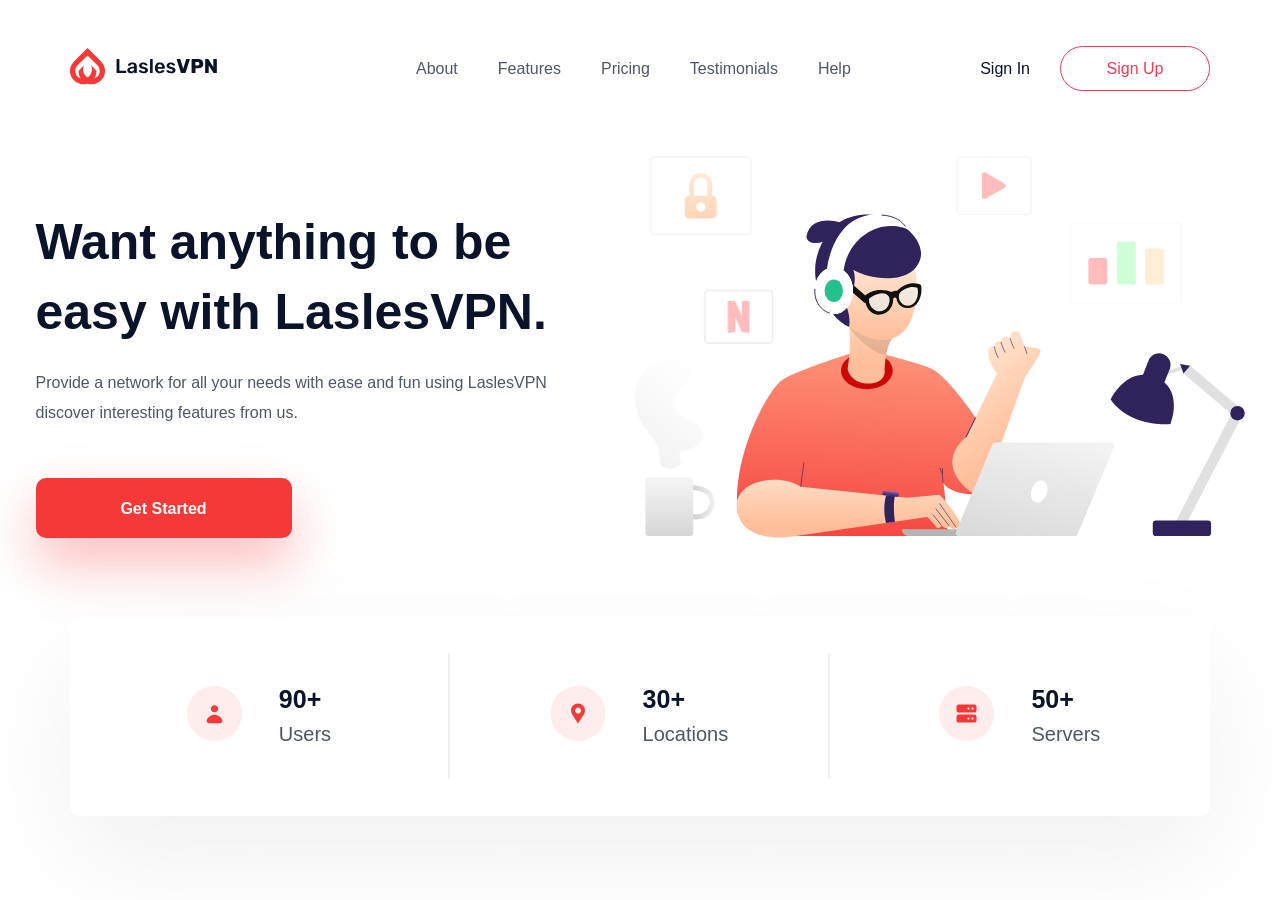
==== src/index.html @ 0a28d050 "Add header section" ====
<!DOCTYPE html>
<html lang="en">
<head>
  <meta charset="UTF-8">
  <meta http-equiv="X-UA-Compatible" content="IE=edge">
  <meta name="viewport" content="width=device-width, initial-scale=1.0">
  <title>LaslesVPN</title>
  <link rel="stylesheet" href="css/normalize.css">
  <link rel="stylesheet" href="css/style.min.css">
</head>
<body>
  <header class="header">
    <div class="header__container">
      <div class="header__row">
        <div class="header__logo">
          <img src="./icons/logo.svg" alt="logo">
        </div>

        <nav>
          <ul class="header__menu">
            <li class="header__menu-item">
              <a href="#" class="header__menu-link">About</a>
            </li>
            <li class="header__menu-item">
              <a href="#" class="header__menu-link">Features</a>
            </li>
            <li class="header__menu-item">
              <a href="#" class="header__menu-link">Pricing</a>
            </li>
            <li class="header__menu-item">
              <a href="#" class="header__menu-link">Testimonials</a>
            </li>
            <li class="header__menu-item">
              <a href="#" class="header__menu-link">Help</a>
            </li>
          </ul>
        </nav>
        <a href="" class="header__link-login">Sign In</a>
        <button class="btn header__btn-login">Sign Up</button>
      </div>
      <h1 class="header__title">Want anything to be easy with LaslesVPN.</h1>
      <div class="header__descr">Provide a network for all your needs with ease and fun using LaslesVPN discover interesting features from us.</div>
      <button class="btn header__btn-start">Get Started</button>
      <img src="./img/headerImg.svg" alt="" class="header__main-img">
    </div>
  </header>
  <section class="advantage">
    <div class="advantage__container">
      <div class="advantage__card">
        <div class="advantage__card-icon">
          <img src="./icons/user.svg" alt="user_logo">
        </div>
        <div class="advantage__card-descr">
          <span class="advantage__card-title">90+</span>
          <span class="advantage__card-subtitle">Users</span>
        </div>
      </div>

      <div class="advantage__card">
        <div class="advantage__card-icon">
          <img src="./icons/location.svg" alt="location_logo">
        </div>
        <div class="advantage__card-descr">
          <span class="advantage__card-title">30+</span>
          <span class="advantage__card-subtitle">Locations</span>
        </div>
      </div>

      <div class="advantage__card">
        <div class="advantage__card-icon">
          <img src="./icons/server.svg" alt="server_logo">
        </div>
        <div class="advantage__card-descr">
          <span class="advantage__card-title">50+</span>
          <span class="advantage__card-subtitle">Servers</span>
        </div>
      </div>
    </div>
  </section>
</body>
</html>
---- src/css/style.min.css ----
*{font-family:'Rubik', sans-serif;-webkit-box-sizing:border-box;box-sizing:border-box}.container{max-width:1110px;margin:0 auto}li{list-style-type:none}a{text-decoration:none}.btn{outline:none;background:none;border:none;padding:0;cursor:pointer}.header{width:100%;background-color:#ffffff}.header__container{max-width:1209px;width:100%;margin:0 auto;position:relative}.header__row{display:-webkit-box;display:-ms-flexbox;display:flex;-webkit-box-align:center;-ms-flex-align:center;align-items:center;max-width:1140px;width:100%;margin:0 auto;height:91px;padding-top:46px}.header__logo{margin-right:157px}.header__menu{display:-webkit-box;display:-ms-flexbox;display:flex}.header__menu-item:not(:first-child){margin-left:40px}.header__menu-link{font-weight:400px;font-size:16px;line-height:19px;color:#4F5665}.header__link-login{margin-left:auto;font-weight:500px;font-size:16px;line-height:19px;color:#0B132A}.header__btn-login{width:150px;height:45px;border-radius:50px;border:solid 1px #F53855;color:#F53855;font-weight:500px;font-size:16px;line-height:19px;margin-left:30px}.header__title{font-weight:500px;font-size:50px;line-height:70px;width:555px;color:#0B132A;margin:116px 0 21px 0}.header__descr{width:555px;margin-bottom:50px;color:#4F5665;font-weight:400;font-size:16px;line-height:30px}.header__btn-start{font-weight:700;font-size:16px;line-height:25px;color:#ffffff;width:256px;height:60px;border-radius:10px;background-color:#F53838;-webkit-box-shadow:0 25px 54px rgba(245,56,56,0.35);box-shadow:0 25px 54px rgba(245,56,56,0.35)}.header__main-img{position:absolute;right:0;bottom:0;width:611px;height:382px}.advantage{width:100%;margin-top:78px}.advantage__container{display:-webkit-box;display:-ms-flexbox;display:flex;-webkit-box-align:center;-ms-flex-align:center;align-items:center;max-width:1140px;width:100%;height:200px;border-radius:10px;margin:0 auto;-webkit-box-shadow:0 42px 114px rgba(13,16,37,0.06);box-shadow:0 42px 114px rgba(13,16,37,0.06)}.advantage__card{display:-webkit-box;display:-ms-flexbox;display:flex;-webkit-box-align:center;-ms-flex-align:center;align-items:center;-webkit-box-pack:center;-ms-flex-pack:center;justify-content:center;width:33.33%;height:126px;border-right:solid 2px #EEEFF2}.advantage__card:last-child{border-right:none}.advantage__card-descr{margin-left:37px;display:-webkit-box;display:-ms-flexbox;display:flex;-webkit-box-orient:vertical;-webkit-box-direction:normal;-ms-flex-direction:column;flex-direction:column}.advantage__card-title{font-weight:700;font-size:25px;line-height:30px;color:#0B132A}.advantage__card-subtitle{font-weight:400px;font-size:20px;line-height:30px;color:#4F5665;margin-top:5px}
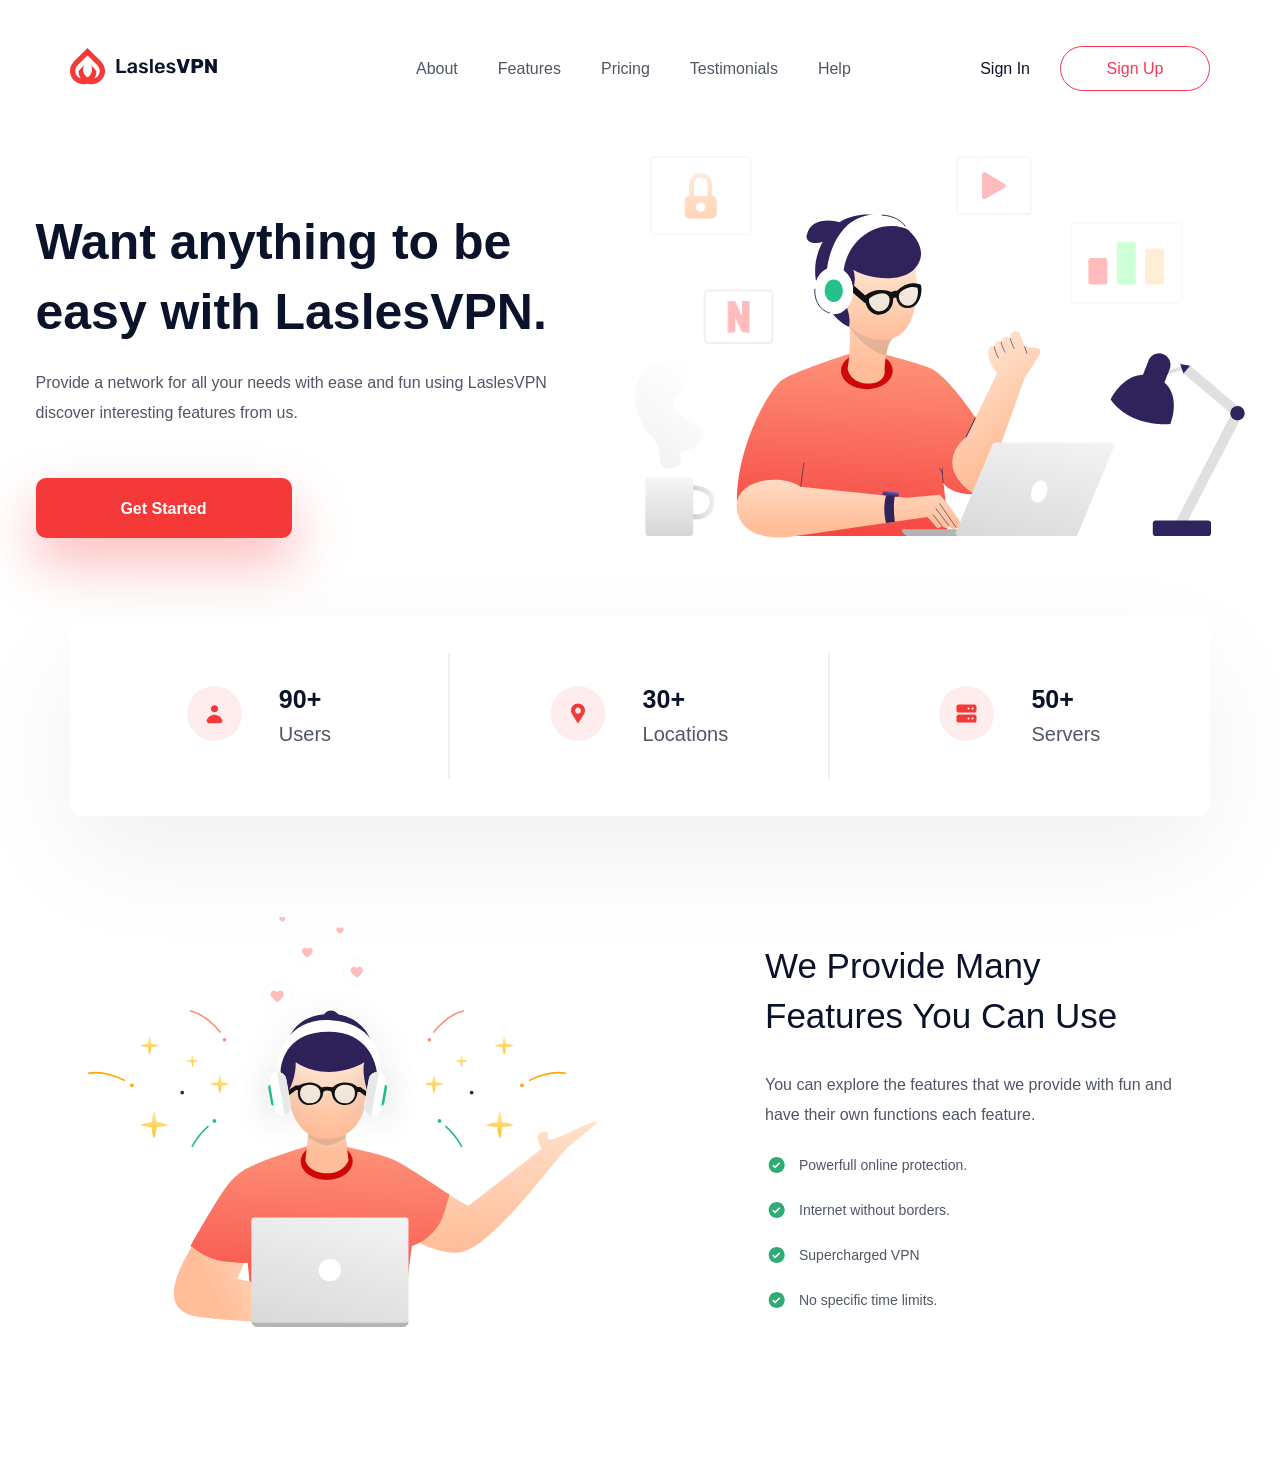
==== commit 0aa0f562: "Add function section" ====
--- a/src/index.html
+++ b/src/index.html
@@ -77,5 +77,22 @@
       </div>
     </div>
   </section>
+  <section class="function">
+    <div class="function__container">
+      <div class="function__img">
+        <img src="./img/functionImg.svg" alt="function_img">
+      </div>
+        <div class="function__info">
+          <h2 class="function__title">We Provide Many Features You Can Use</h2>
+          <p class="function__descr">You can explore the features that we provide with fun and have their own functions each feature.</p>
+          <ul class="function__list">
+            <li class="function__list-item">Powerfull online protection.</li>
+            <li class="function__list-item">Internet without borders.</li>
+            <li class="function__list-item">Supercharged VPN</li>
+            <li class="function__list-item">No specific time limits.</li>
+          </ul>
+        </div>
+    </div>
+  </section>
 </body>
 </html>
--- a/src/css/style.min.css
+++ b/src/css/style.min.css
@@ -1 +1 @@
-*{font-family:'Rubik', sans-serif;-webkit-box-sizing:border-box;box-sizing:border-box}.container{max-width:1110px;margin:0 auto}li{list-style-type:none}a{text-decoration:none}.btn{outline:none;background:none;border:none;padding:0;cursor:pointer}.header{width:100%;background-color:#ffffff}.header__container{max-width:1209px;width:100%;margin:0 auto;position:relative}.header__row{display:-webkit-box;display:-ms-flexbox;display:flex;-webkit-box-align:center;-ms-flex-align:center;align-items:center;max-width:1140px;width:100%;margin:0 auto;height:91px;padding-top:46px}.header__logo{margin-right:157px}.header__menu{display:-webkit-box;display:-ms-flexbox;display:flex}.header__menu-item:not(:first-child){margin-left:40px}.header__menu-link{font-weight:400px;font-size:16px;line-height:19px;color:#4F5665}.header__link-login{margin-left:auto;font-weight:500px;font-size:16px;line-height:19px;color:#0B132A}.header__btn-login{width:150px;height:45px;border-radius:50px;border:solid 1px #F53855;color:#F53855;font-weight:500px;font-size:16px;line-height:19px;margin-left:30px}.header__title{font-weight:500px;font-size:50px;line-height:70px;width:555px;color:#0B132A;margin:116px 0 21px 0}.header__descr{width:555px;margin-bottom:50px;color:#4F5665;font-weight:400;font-size:16px;line-height:30px}.header__btn-start{font-weight:700;font-size:16px;line-height:25px;color:#ffffff;width:256px;height:60px;border-radius:10px;background-color:#F53838;-webkit-box-shadow:0 25px 54px rgba(245,56,56,0.35);box-shadow:0 25px 54px rgba(245,56,56,0.35)}.header__main-img{position:absolute;right:0;bottom:0;width:611px;height:382px}.advantage{width:100%;margin-top:78px}.advantage__container{display:-webkit-box;display:-ms-flexbox;display:flex;-webkit-box-align:center;-ms-flex-align:center;align-items:center;max-width:1140px;width:100%;height:200px;border-radius:10px;margin:0 auto;-webkit-box-shadow:0 42px 114px rgba(13,16,37,0.06);box-shadow:0 42px 114px rgba(13,16,37,0.06)}.advantage__card{display:-webkit-box;display:-ms-flexbox;display:flex;-webkit-box-align:center;-ms-flex-align:center;align-items:center;-webkit-box-pack:center;-ms-flex-pack:center;justify-content:center;width:33.33%;height:126px;border-right:solid 2px #EEEFF2}.advantage__card:last-child{border-right:none}.advantage__card-descr{margin-left:37px;display:-webkit-box;display:-ms-flexbox;display:flex;-webkit-box-orient:vertical;-webkit-box-direction:normal;-ms-flex-direction:column;flex-direction:column}.advantage__card-title{font-weight:700;font-size:25px;line-height:30px;color:#0B132A}.advantage__card-subtitle{font-weight:400px;font-size:20px;line-height:30px;color:#4F5665;margin-top:5px}
+*{font-family:'Rubik', sans-serif;-webkit-box-sizing:border-box;box-sizing:border-box}.container{max-width:1110px;margin:0 auto}li{list-style-type:none}a{text-decoration:none}.btn{outline:none;background:none;border:none;padding:0;cursor:pointer}.header{width:100%;background-color:#ffffff}.header__container{max-width:1209px;width:100%;margin:0 auto;position:relative}.header__row{display:-webkit-box;display:-ms-flexbox;display:flex;-webkit-box-align:center;-ms-flex-align:center;align-items:center;max-width:1140px;width:100%;margin:0 auto;height:91px;padding-top:46px}.header__logo{margin-right:157px}.header__menu{display:-webkit-box;display:-ms-flexbox;display:flex}.header__menu-item:not(:first-child){margin-left:40px}.header__menu-link{font-weight:400px;font-size:16px;line-height:19px;color:#4F5665}.header__link-login{margin-left:auto;font-weight:500px;font-size:16px;line-height:19px;color:#0B132A}.header__btn-login{width:150px;height:45px;border-radius:50px;border:solid 1px #F53855;color:#F53855;font-weight:500px;font-size:16px;line-height:19px;margin-left:30px}.header__title{font-weight:500px;font-size:50px;line-height:70px;width:555px;color:#0B132A;margin:116px 0 21px 0}.header__descr{width:555px;margin-bottom:50px;color:#4F5665;font-weight:400;font-size:16px;line-height:30px}.header__btn-start{font-weight:700;font-size:16px;line-height:25px;color:#ffffff;width:256px;height:60px;border-radius:10px;background-color:#F53838;-webkit-box-shadow:0 25px 54px rgba(245,56,56,0.35);box-shadow:0 25px 54px rgba(245,56,56,0.35)}.header__main-img{position:absolute;right:0;bottom:0;width:611px;height:382px}.advantage{width:100%;margin-top:78px}.advantage__container{display:-webkit-box;display:-ms-flexbox;display:flex;-webkit-box-align:center;-ms-flex-align:center;align-items:center;max-width:1140px;width:100%;height:200px;border-radius:10px;margin:0 auto;-webkit-box-shadow:0 42px 114px rgba(13,16,37,0.06);box-shadow:0 42px 114px rgba(13,16,37,0.06)}.advantage__card{display:-webkit-box;display:-ms-flexbox;display:flex;-webkit-box-align:center;-ms-flex-align:center;align-items:center;-webkit-box-pack:center;-ms-flex-pack:center;justify-content:center;width:33.33%;height:126px;border-right:solid 2px #EEEFF2}.advantage__card:last-child{border-right:none}.advantage__card-descr{margin-left:37px;display:-webkit-box;display:-ms-flexbox;display:flex;-webkit-box-orient:vertical;-webkit-box-direction:normal;-ms-flex-direction:column;flex-direction:column}.advantage__card-title{font-weight:700;font-size:25px;line-height:30px;color:#0B132A}.advantage__card-subtitle{font-weight:400px;font-size:20px;line-height:30px;color:#4F5665;margin-top:5px}.function{width:100%;padding-bottom:130px;margin-top:96px}.function__container{display:-webkit-box;display:-ms-flexbox;display:flex;max-width:1106px;width:100%;margin:0 auto}.function__img{width:508px;height:415px;margin-right:auto}.function__title{width:383px;font-weight:500;font-size:35px;line-height:50px;color:#0B132A}.function__descr{width:428px;font-weight:400;font-size:16px;line-height:30px;color:#4F5665}.function__list{margin-top:20px;padding-left:34px}.function__list-item{position:relative;font-weight:400;font-size:14px;line-height:30px;color:#4F5665}.function__list-item:not(:first-child){margin-top:15px}.function__list-item::before{content:'';position:absolute;top:50%;left:-32px;-webkit-transform:translateY(-50%);transform:translateY(-50%);display:block;width:20px;height:20px;background:url("../icons/tick.svg") center/cover no-repeat}
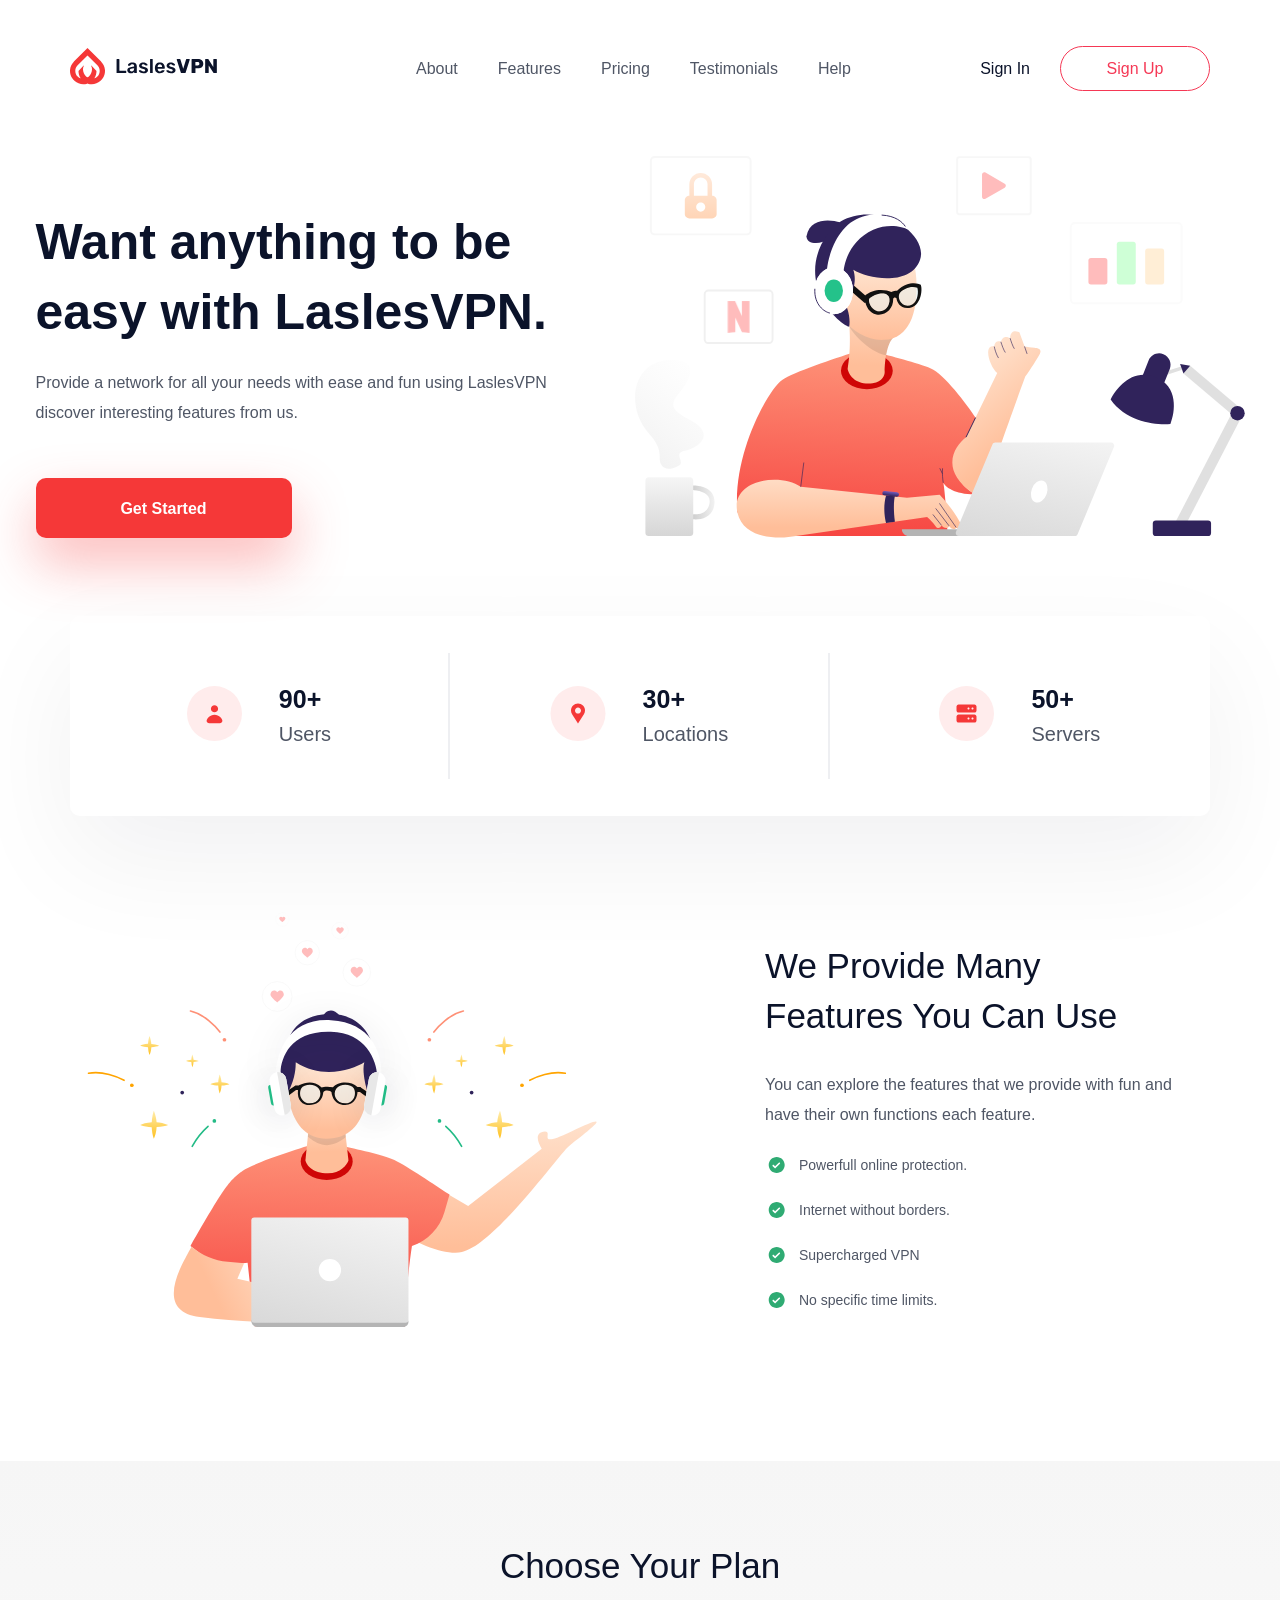
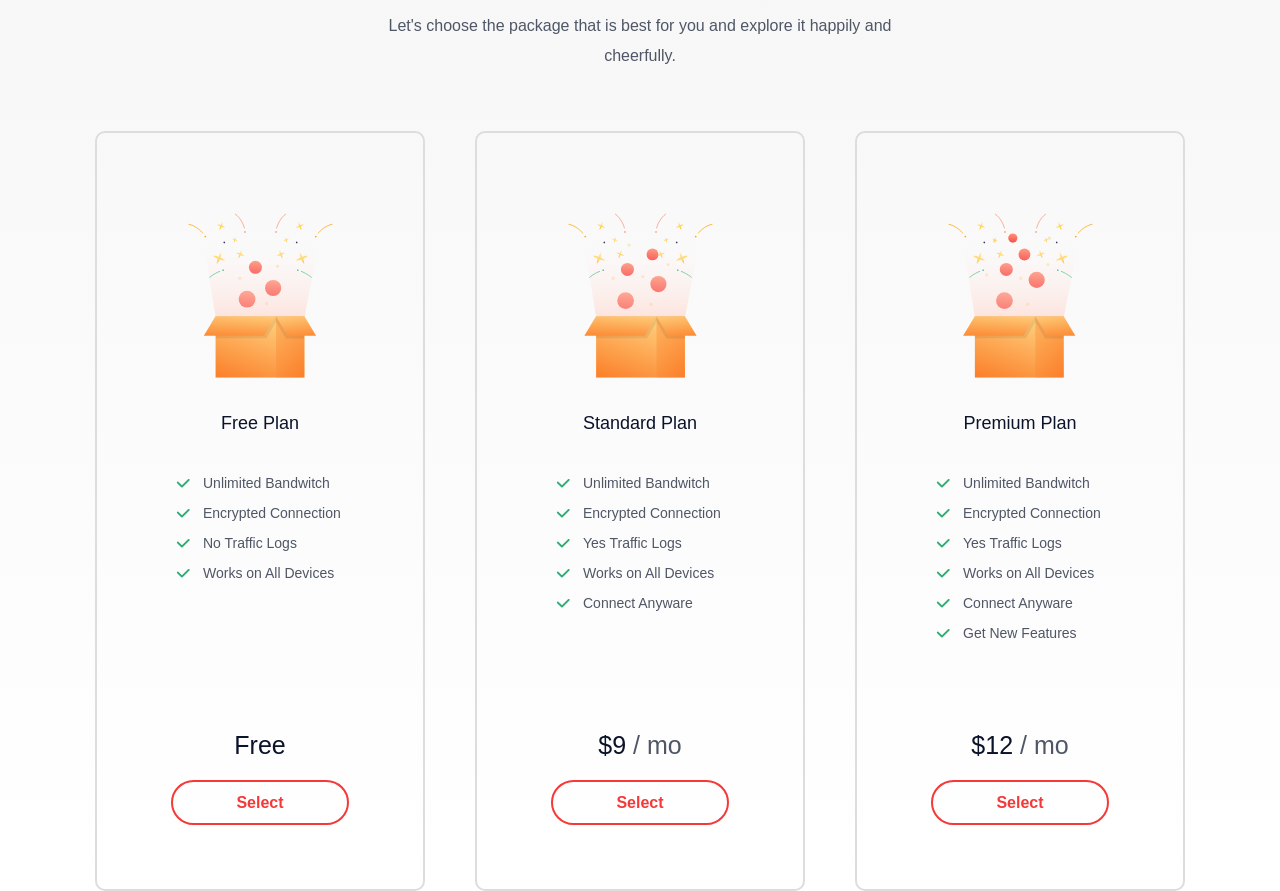
==== commit d3fec456: "Add plan section" ====
--- a/src/index.html
+++ b/src/index.html
@@ -94,5 +94,56 @@
         </div>
     </div>
   </section>
+  <div class="bg__dark">
+    <section class="plan">
+      <h2 class="plan__title">Choose Your Plan</h2>
+      <p class="plan__descr">
+        Let's choose the package that is best for you and explore it happily and cheerfully.
+      </p>
+      <div class="plan__wrapper">
+        <div class="plan__card">
+          <img src="./img/freePlan.svg" alt="" class="plan__card-img">
+          <span class="plan__card-title">Free Plan</span>
+          <ul class="plan__card-list">
+            <li class="plan__card-list-item">Unlimited Bandwitch</li>
+            <li class="plan__card-list-item">Encrypted Connection</li>
+            <li class="plan__card-list-item">No Traffic Logs</li>
+            <li class="plan__card-list-item">Works on All Devices</li>
+          </ul>
+          <div class="plan__card-price">Free</div>
+          <button class="btn plan__card-btn">Select</button>
+        </div>
+
+        <div class="plan__card">
+          <img src="./img/standartPlan.svg" alt="" class="plan__card-img">
+          <span class="plan__card-title">Standard Plan</span>
+          <ul class="plan__card-list">
+            <li class="plan__card-list-item">Unlimited Bandwitch</li>
+            <li class="plan__card-list-item">Encrypted Connection</li>
+            <li class="plan__card-list-item">Yes Traffic Logs</li>
+            <li class="plan__card-list-item">Works on All Devices</li>
+            <li class="plan__card-list-item">Connect Anyware</li>
+          </ul>
+          <div class="plan__card-price">$9 <span class="regular">/ mo</span></div>
+          <button class="btn plan__card-btn">Select</button>
+        </div>
+
+        <div class="plan__card">
+          <img src="./img/premiumPlan.svg" alt="" class="plan__card-img">
+          <span class="plan__card-title">Premium Plan</span>
+          <ul class="plan__card-list">
+            <li class="plan__card-list-item">Unlimited Bandwitch</li>
+            <li class="plan__card-list-item">Encrypted Connection</li>
+            <li class="plan__card-list-item">Yes Traffic Logs</li>
+            <li class="plan__card-list-item">Works on All Devices</li>
+            <li class="plan__card-list-item">Connect Anyware</li>
+            <li class="plan__card-list-item">Get New Features</li>
+          </ul>
+          <div class="plan__card-price">$12 <span class="regular">/ mo</span></div>
+          <button class="btn plan__card-btn">Select</button>
+        </div>
+      </div>
+    </section>
+  </div>
 </body>
 </html>
--- a/src/css/style.min.css
+++ b/src/css/style.min.css
@@ -1 +1 @@
-*{font-family:'Rubik', sans-serif;-webkit-box-sizing:border-box;box-sizing:border-box}.container{max-width:1110px;margin:0 auto}li{list-style-type:none}a{text-decoration:none}.btn{outline:none;background:none;border:none;padding:0;cursor:pointer}.header{width:100%;background-color:#ffffff}.header__container{max-width:1209px;width:100%;margin:0 auto;position:relative}.header__row{display:-webkit-box;display:-ms-flexbox;display:flex;-webkit-box-align:center;-ms-flex-align:center;align-items:center;max-width:1140px;width:100%;margin:0 auto;height:91px;padding-top:46px}.header__logo{margin-right:157px}.header__menu{display:-webkit-box;display:-ms-flexbox;display:flex}.header__menu-item:not(:first-child){margin-left:40px}.header__menu-link{font-weight:400px;font-size:16px;line-height:19px;color:#4F5665}.header__link-login{margin-left:auto;font-weight:500px;font-size:16px;line-height:19px;color:#0B132A}.header__btn-login{width:150px;height:45px;border-radius:50px;border:solid 1px #F53855;color:#F53855;font-weight:500px;font-size:16px;line-height:19px;margin-left:30px}.header__title{font-weight:500px;font-size:50px;line-height:70px;width:555px;color:#0B132A;margin:116px 0 21px 0}.header__descr{width:555px;margin-bottom:50px;color:#4F5665;font-weight:400;font-size:16px;line-height:30px}.header__btn-start{font-weight:700;font-size:16px;line-height:25px;color:#ffffff;width:256px;height:60px;border-radius:10px;background-color:#F53838;-webkit-box-shadow:0 25px 54px rgba(245,56,56,0.35);box-shadow:0 25px 54px rgba(245,56,56,0.35)}.header__main-img{position:absolute;right:0;bottom:0;width:611px;height:382px}.advantage{width:100%;margin-top:78px}.advantage__container{display:-webkit-box;display:-ms-flexbox;display:flex;-webkit-box-align:center;-ms-flex-align:center;align-items:center;max-width:1140px;width:100%;height:200px;border-radius:10px;margin:0 auto;-webkit-box-shadow:0 42px 114px rgba(13,16,37,0.06);box-shadow:0 42px 114px rgba(13,16,37,0.06)}.advantage__card{display:-webkit-box;display:-ms-flexbox;display:flex;-webkit-box-align:center;-ms-flex-align:center;align-items:center;-webkit-box-pack:center;-ms-flex-pack:center;justify-content:center;width:33.33%;height:126px;border-right:solid 2px #EEEFF2}.advantage__card:last-child{border-right:none}.advantage__card-descr{margin-left:37px;display:-webkit-box;display:-ms-flexbox;display:flex;-webkit-box-orient:vertical;-webkit-box-direction:normal;-ms-flex-direction:column;flex-direction:column}.advantage__card-title{font-weight:700;font-size:25px;line-height:30px;color:#0B132A}.advantage__card-subtitle{font-weight:400px;font-size:20px;line-height:30px;color:#4F5665;margin-top:5px}.function{width:100%;padding-bottom:130px;margin-top:96px}.function__container{display:-webkit-box;display:-ms-flexbox;display:flex;max-width:1106px;width:100%;margin:0 auto}.function__img{width:508px;height:415px;margin-right:auto}.function__title{width:383px;font-weight:500;font-size:35px;line-height:50px;color:#0B132A}.function__descr{width:428px;font-weight:400;font-size:16px;line-height:30px;color:#4F5665}.function__list{margin-top:20px;padding-left:34px}.function__list-item{position:relative;font-weight:400;font-size:14px;line-height:30px;color:#4F5665}.function__list-item:not(:first-child){margin-top:15px}.function__list-item::before{content:'';position:absolute;top:50%;left:-32px;-webkit-transform:translateY(-50%);transform:translateY(-50%);display:block;width:20px;height:20px;background:url("../icons/tick.svg") center/cover no-repeat}
+*{font-family:'Rubik', sans-serif;-webkit-box-sizing:border-box;box-sizing:border-box}.container{max-width:1110px;margin:0 auto}li{list-style-type:none}a{text-decoration:none}.btn{outline:none;background:none;border:none;padding:0;cursor:pointer}.header{width:100%;background-color:#ffffff}.header__container{max-width:1209px;width:100%;margin:0 auto;position:relative}.header__row{display:-webkit-box;display:-ms-flexbox;display:flex;-webkit-box-align:center;-ms-flex-align:center;align-items:center;max-width:1140px;width:100%;margin:0 auto;height:91px;padding-top:46px}.header__logo{margin-right:157px}.header__menu{display:-webkit-box;display:-ms-flexbox;display:flex}.header__menu-item:not(:first-child){margin-left:40px}.header__menu-link{font-weight:400px;font-size:16px;line-height:19px;color:#4F5665}.header__link-login{margin-left:auto;font-weight:500px;font-size:16px;line-height:19px;color:#0B132A}.header__btn-login{width:150px;height:45px;border-radius:50px;border:solid 1px #F53855;color:#F53855;font-weight:500px;font-size:16px;line-height:19px;margin-left:30px}.header__title{font-weight:500px;font-size:50px;line-height:70px;width:555px;color:#0B132A;margin:116px 0 21px 0}.header__descr{width:555px;margin-bottom:50px;color:#4F5665;font-weight:400;font-size:16px;line-height:30px}.header__btn-start{font-weight:700;font-size:16px;line-height:25px;color:#ffffff;width:256px;height:60px;border-radius:10px;background-color:#F53838;-webkit-box-shadow:0 25px 54px rgba(245,56,56,0.35);box-shadow:0 25px 54px rgba(245,56,56,0.35)}.header__main-img{position:absolute;right:0;bottom:0;width:611px;height:382px}.advantage{width:100%;margin-top:78px}.advantage__container{display:-webkit-box;display:-ms-flexbox;display:flex;-webkit-box-align:center;-ms-flex-align:center;align-items:center;max-width:1140px;width:100%;height:200px;border-radius:10px;margin:0 auto;-webkit-box-shadow:0 42px 114px rgba(13,16,37,0.06);box-shadow:0 42px 114px rgba(13,16,37,0.06)}.advantage__card{display:-webkit-box;display:-ms-flexbox;display:flex;-webkit-box-align:center;-ms-flex-align:center;align-items:center;-webkit-box-pack:center;-ms-flex-pack:center;justify-content:center;width:33.33%;height:126px;border-right:solid 2px #EEEFF2}.advantage__card:last-child{border-right:none}.advantage__card-descr{margin-left:37px;display:-webkit-box;display:-ms-flexbox;display:flex;-webkit-box-orient:vertical;-webkit-box-direction:normal;-ms-flex-direction:column;flex-direction:column}.advantage__card-title{font-weight:700;font-size:25px;line-height:30px;color:#0B132A}.advantage__card-subtitle{font-weight:400px;font-size:20px;line-height:30px;color:#4F5665;margin-top:5px}.function{width:100%;padding-bottom:130px;margin-top:96px}.function__container{display:-webkit-box;display:-ms-flexbox;display:flex;max-width:1106px;width:100%;margin:0 auto}.function__img{width:508px;height:415px;margin-right:auto}.function__title{width:383px;font-weight:500;font-size:35px;line-height:50px;color:#0B132A}.function__descr{width:428px;font-weight:400;font-size:16px;line-height:30px;color:#4F5665}.function__list{margin-top:20px;padding-left:34px}.function__list-item{position:relative;font-weight:400;font-size:14px;line-height:30px;color:#4F5665}.function__list-item:not(:first-child){margin-top:15px}.function__list-item::before{content:'';position:absolute;top:50%;left:-32px;-webkit-transform:translateY(-50%);transform:translateY(-50%);display:block;width:20px;height:20px;background:url("../icons/tick.svg") center/cover no-repeat}.plan{width:100%;padding-top:80px}.plan__title{text-align:center;margin:0;font-weight:500;font-size:35px;line-height:50px;color:#0B132A}.plan__descr{margin:20px auto 60px;text-align:center;width:555px;font-weight:400;font-size:16px;line-height:30px;color:#4F5665}.plan__wrapper{display:-webkit-box;display:-ms-flexbox;display:flex;max-width:-webkit-min-content;max-width:-moz-min-content;max-width:min-content;width:100%;margin:0 auto}.plan__card{display:-webkit-box;display:-ms-flexbox;display:flex;-webkit-box-orient:vertical;-webkit-box-direction:normal;-ms-flex-direction:column;flex-direction:column;width:330px;height:760px;border:2px solid #DDDDDD;border-radius:10px;text-align:center;-webkit-transition:.3s;transition:.3s}.plan__card:not(:first-child){margin-left:50px}.plan__card:hover{border:2px solid #F53838}.plan__card-img{display:block;margin:80px auto 30px;width:145px;height:165px}.plan__card-title{font-weight:500;font-size:18px;line-height:30px;color:#0B132A}.plan__card-list{display:-webkit-box;display:-ms-flexbox;display:flex;-webkit-box-orient:vertical;-webkit-box-direction:normal;-ms-flex-direction:column;flex-direction:column;margin:30px auto auto;max-width:-webkit-min-content;max-width:-moz-min-content;max-width:min-content;width:100%;padding-left:32px;text-align:initial}.plan__card-list-item{min-width:146px;display:block;position:relative;font-weight:400;font-size:14px;line-height:30px;color:#4F5665}.plan__card-list-item::before{content:'';display:block;width:24px;height:24px;background:url(../icons/planTick.svg) center/cover no-repeat;position:absolute;top:50%;left:-32px;-webkit-transform:translateY(-50%);transform:translateY(-50%)}.plan__card-price{margin-bottom:20px;font-weight:500;font-size:25px;line-height:30px;color:#0B132A}.plan__card-price .regular{color:#4F5665;font-weight:400;font-size:25px;line-height:30px}.plan__card-btn{width:178px;height:45px;font-weight:700;font-size:16px;line-height:19px;color:#F53838;border-radius:50px;border:2px solid #F53838;-webkit-transition:.3s;transition:.3s;margin:0 auto 64px}.plan__card-btn:hover{background-color:#F53838;color:#fff;-webkit-transition:.3s;transition:.3s;-webkit-box-shadow:0 17px 54px rgba(245,56,56,0.35);box-shadow:0 17px 54px rgba(245,56,56,0.35)}.bg__dark{width:100%;height:100%;background:-webkit-gradient(linear, left top, left bottom, from(#F6F6F6), to(#fff));background:linear-gradient(to bottom, #F6F6F6, #fff)}
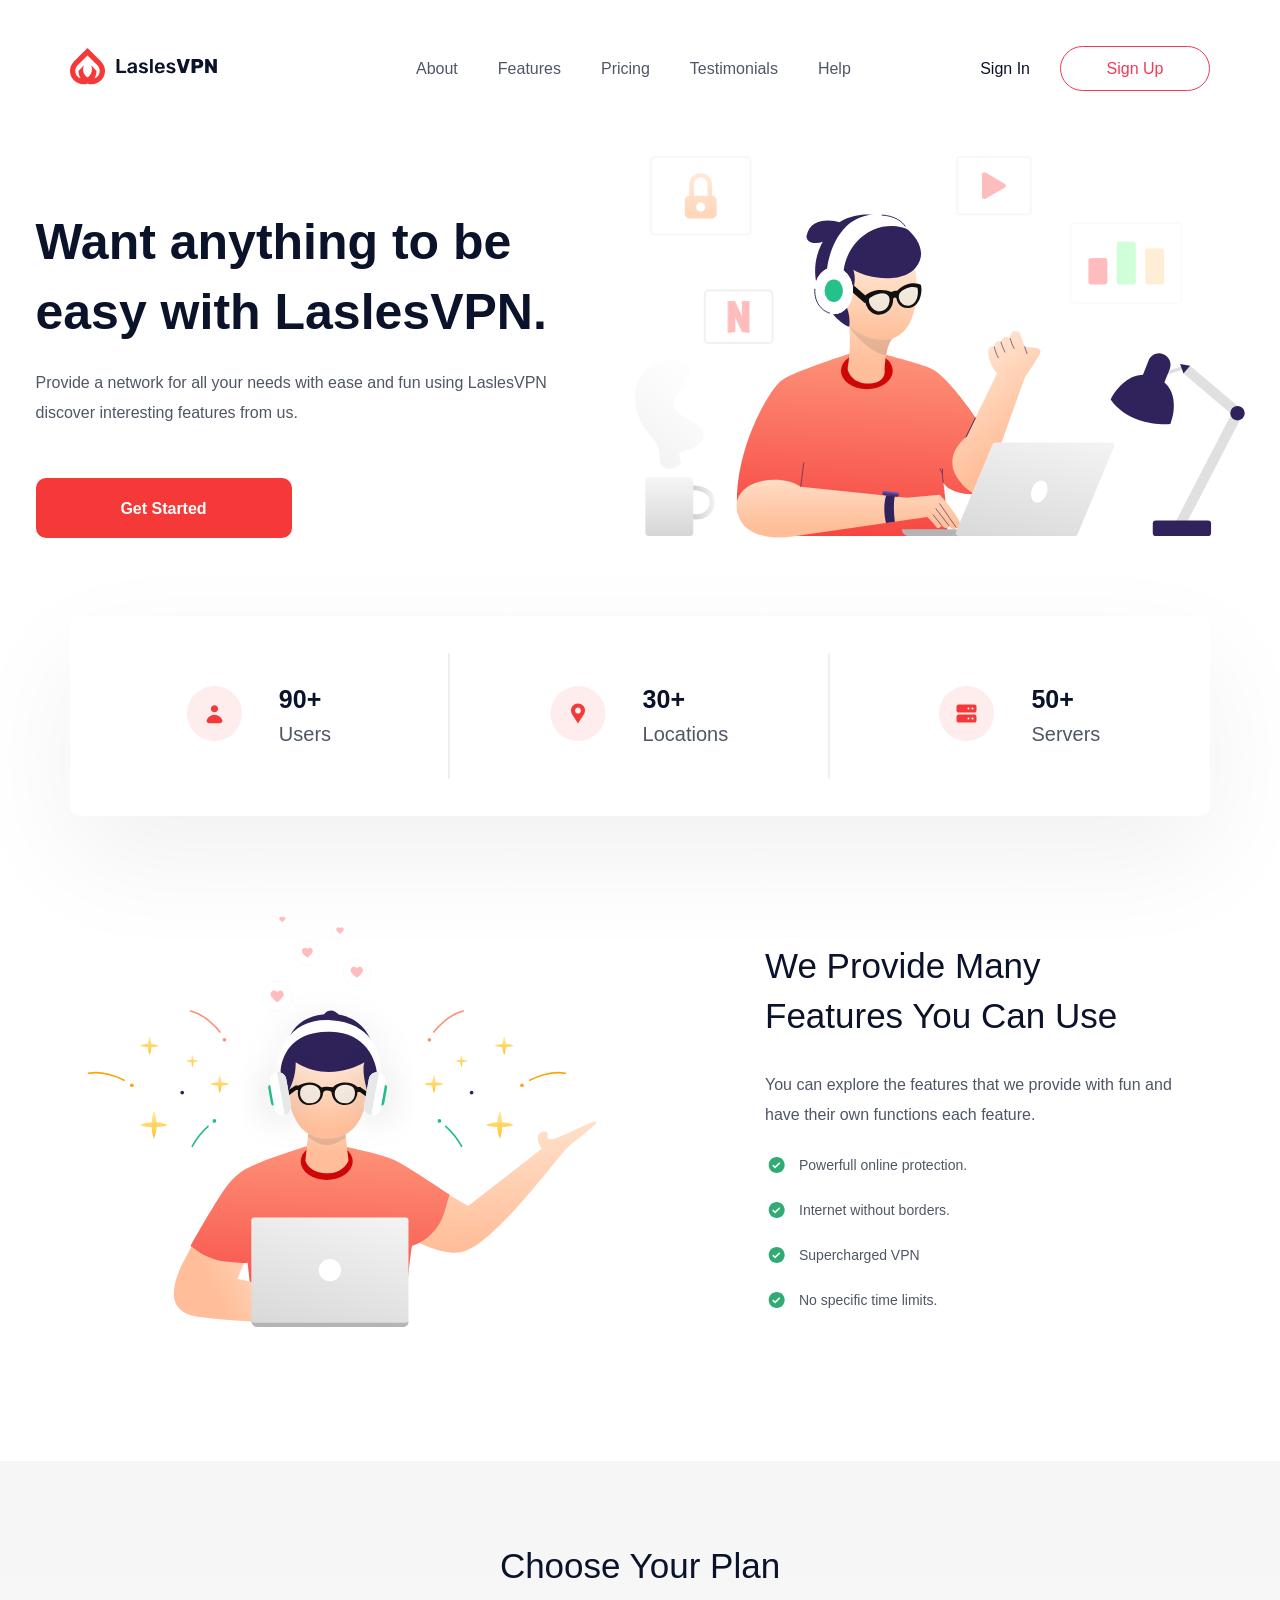
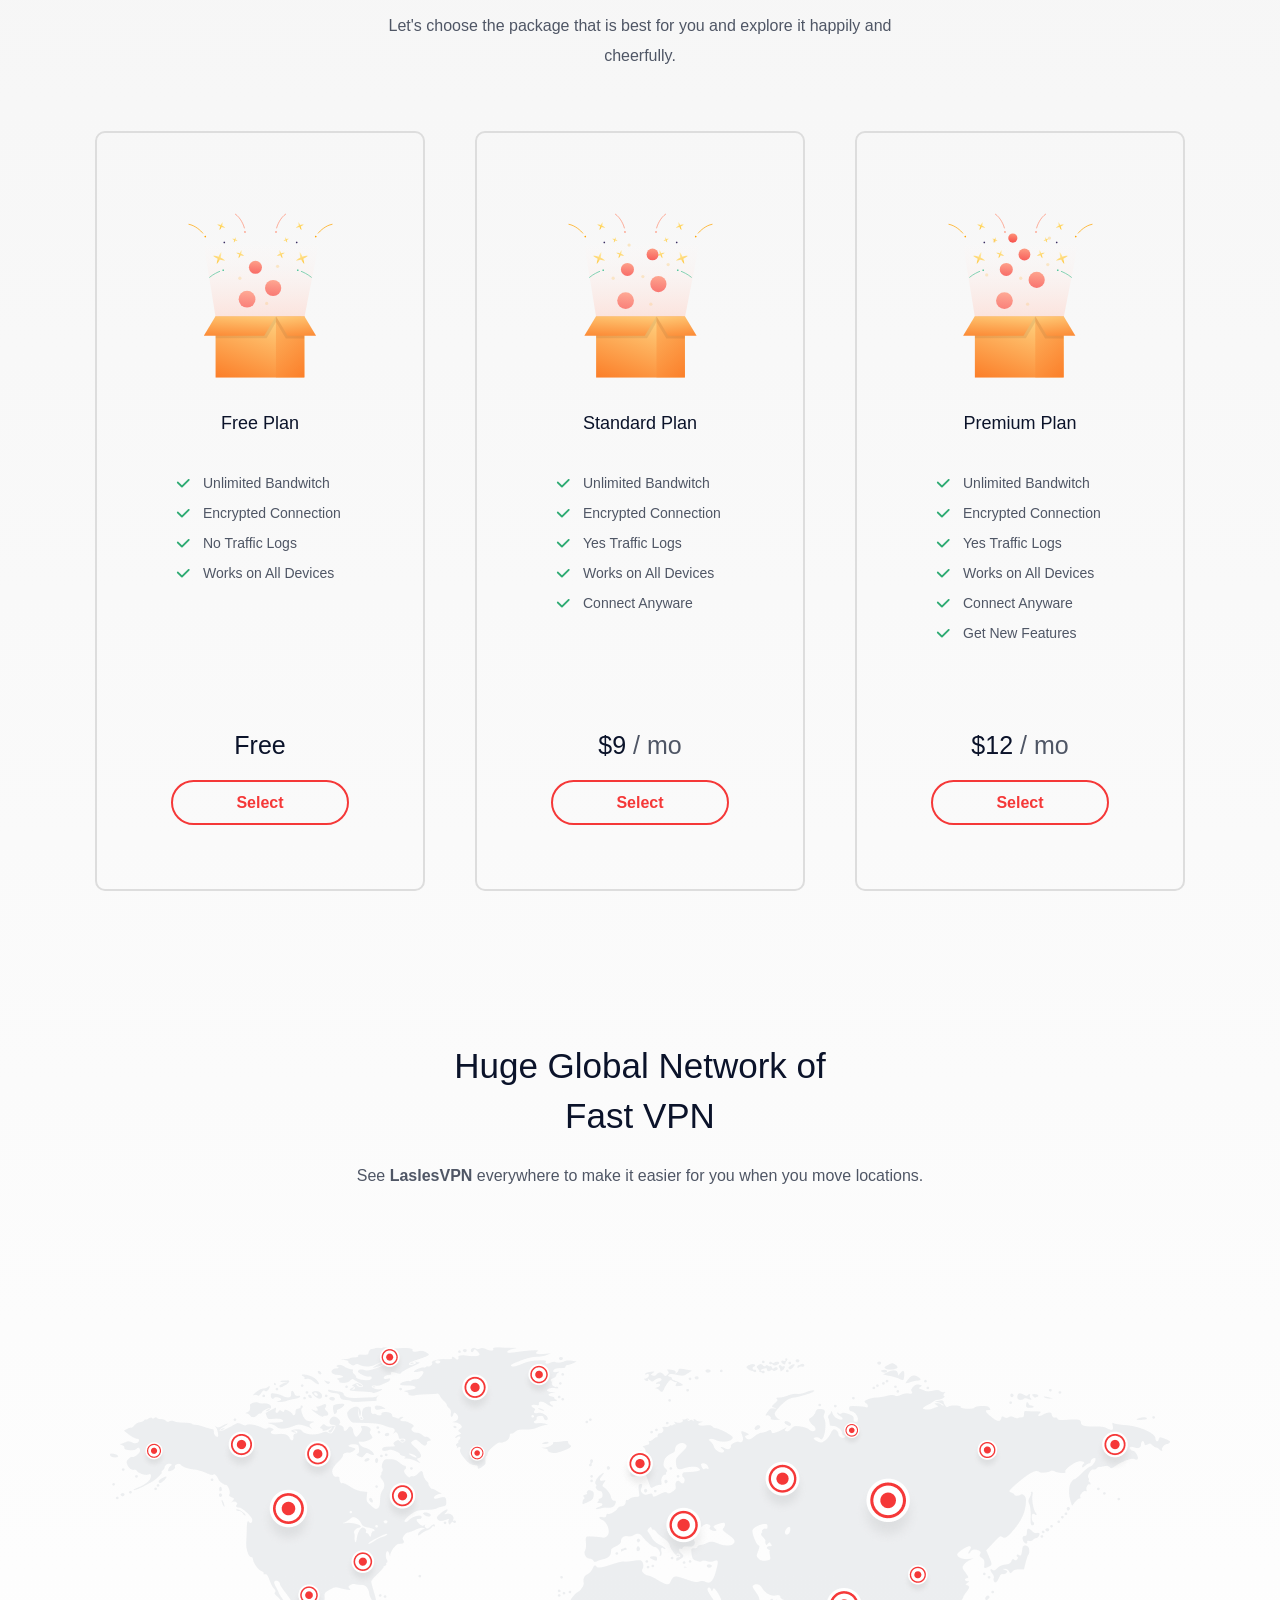
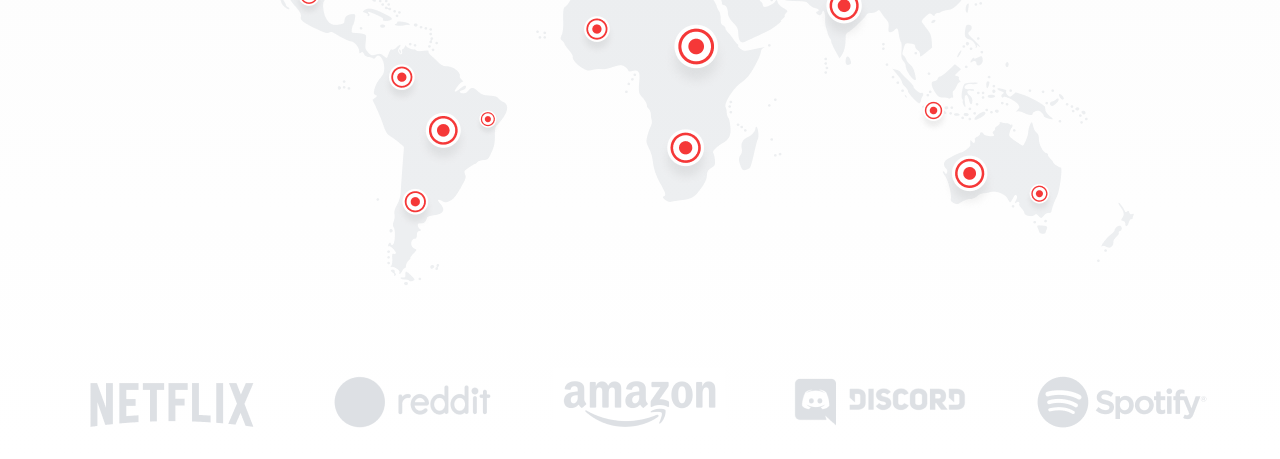
==== commit 7d2fb569: "Add network section" ====
--- a/src/index.html
+++ b/src/index.html
@@ -144,6 +144,22 @@
         </div>
       </div>
     </section>
+    <section class="network">
+      <h2 class="network__title">Huge Global Network of Fast VPN</h2>
+      <p class="network__descr">
+        See <span class="bold">LaslesVPN</span> everywhere to make it easier for you when you move locations.
+      </p>
+      <div class="network__img">
+        <img src="./img/globalMap.png" alt="" class="network__img-item">
+      </div>
+      <div class="network__sponsor-list">
+        <img src="./img/netflix.png" alt="netflix_img" class="network__sponsor-list-item">
+        <img src="./img/reddit.png"  alt="reddit_img"  class="network__sponsor-list-item">
+        <img src="./img/amazon.png"  alt="amazon_img"  class="network__sponsor-list-item">
+        <img src="./img/discord.png" alt="discord_img" class="network__sponsor-list-item">
+        <img src="./img/spotify.png" alt="spotify_img" class="network__sponsor-list-item">
+      </div>
+    </section>
   </div>
 </body>
 </html>
--- a/src/css/style.min.css
+++ b/src/css/style.min.css
@@ -1 +1 @@
-*{font-family:'Rubik', sans-serif;-webkit-box-sizing:border-box;box-sizing:border-box}.container{max-width:1110px;margin:0 auto}li{list-style-type:none}a{text-decoration:none}.btn{outline:none;background:none;border:none;padding:0;cursor:pointer}.header{width:100%;background-color:#ffffff}.header__container{max-width:1209px;width:100%;margin:0 auto;position:relative}.header__row{display:-webkit-box;display:-ms-flexbox;display:flex;-webkit-box-align:center;-ms-flex-align:center;align-items:center;max-width:1140px;width:100%;margin:0 auto;height:91px;padding-top:46px}.header__logo{margin-right:157px}.header__menu{display:-webkit-box;display:-ms-flexbox;display:flex}.header__menu-item:not(:first-child){margin-left:40px}.header__menu-link{font-weight:400px;font-size:16px;line-height:19px;color:#4F5665}.header__link-login{margin-left:auto;font-weight:500px;font-size:16px;line-height:19px;color:#0B132A}.header__btn-login{width:150px;height:45px;border-radius:50px;border:solid 1px #F53855;color:#F53855;font-weight:500px;font-size:16px;line-height:19px;margin-left:30px}.header__title{font-weight:500px;font-size:50px;line-height:70px;width:555px;color:#0B132A;margin:116px 0 21px 0}.header__descr{width:555px;margin-bottom:50px;color:#4F5665;font-weight:400;font-size:16px;line-height:30px}.header__btn-start{font-weight:700;font-size:16px;line-height:25px;color:#ffffff;width:256px;height:60px;border-radius:10px;background-color:#F53838;-webkit-box-shadow:0 25px 54px rgba(245,56,56,0.35);box-shadow:0 25px 54px rgba(245,56,56,0.35)}.header__main-img{position:absolute;right:0;bottom:0;width:611px;height:382px}.advantage{width:100%;margin-top:78px}.advantage__container{display:-webkit-box;display:-ms-flexbox;display:flex;-webkit-box-align:center;-ms-flex-align:center;align-items:center;max-width:1140px;width:100%;height:200px;border-radius:10px;margin:0 auto;-webkit-box-shadow:0 42px 114px rgba(13,16,37,0.06);box-shadow:0 42px 114px rgba(13,16,37,0.06)}.advantage__card{display:-webkit-box;display:-ms-flexbox;display:flex;-webkit-box-align:center;-ms-flex-align:center;align-items:center;-webkit-box-pack:center;-ms-flex-pack:center;justify-content:center;width:33.33%;height:126px;border-right:solid 2px #EEEFF2}.advantage__card:last-child{border-right:none}.advantage__card-descr{margin-left:37px;display:-webkit-box;display:-ms-flexbox;display:flex;-webkit-box-orient:vertical;-webkit-box-direction:normal;-ms-flex-direction:column;flex-direction:column}.advantage__card-title{font-weight:700;font-size:25px;line-height:30px;color:#0B132A}.advantage__card-subtitle{font-weight:400px;font-size:20px;line-height:30px;color:#4F5665;margin-top:5px}.function{width:100%;padding-bottom:130px;margin-top:96px}.function__container{display:-webkit-box;display:-ms-flexbox;display:flex;max-width:1106px;width:100%;margin:0 auto}.function__img{width:508px;height:415px;margin-right:auto}.function__title{width:383px;font-weight:500;font-size:35px;line-height:50px;color:#0B132A}.function__descr{width:428px;font-weight:400;font-size:16px;line-height:30px;color:#4F5665}.function__list{margin-top:20px;padding-left:34px}.function__list-item{position:relative;font-weight:400;font-size:14px;line-height:30px;color:#4F5665}.function__list-item:not(:first-child){margin-top:15px}.function__list-item::before{content:'';position:absolute;top:50%;left:-32px;-webkit-transform:translateY(-50%);transform:translateY(-50%);display:block;width:20px;height:20px;background:url("../icons/tick.svg") center/cover no-repeat}.plan{width:100%;padding-top:80px}.plan__title{text-align:center;margin:0;font-weight:500;font-size:35px;line-height:50px;color:#0B132A}.plan__descr{margin:20px auto 60px;text-align:center;width:555px;font-weight:400;font-size:16px;line-height:30px;color:#4F5665}.plan__wrapper{display:-webkit-box;display:-ms-flexbox;display:flex;max-width:-webkit-min-content;max-width:-moz-min-content;max-width:min-content;width:100%;margin:0 auto}.plan__card{display:-webkit-box;display:-ms-flexbox;display:flex;-webkit-box-orient:vertical;-webkit-box-direction:normal;-ms-flex-direction:column;flex-direction:column;width:330px;height:760px;border:2px solid #DDDDDD;border-radius:10px;text-align:center;-webkit-transition:.3s;transition:.3s}.plan__card:not(:first-child){margin-left:50px}.plan__card:hover{border:2px solid #F53838}.plan__card-img{display:block;margin:80px auto 30px;width:145px;height:165px}.plan__card-title{font-weight:500;font-size:18px;line-height:30px;color:#0B132A}.plan__card-list{display:-webkit-box;display:-ms-flexbox;display:flex;-webkit-box-orient:vertical;-webkit-box-direction:normal;-ms-flex-direction:column;flex-direction:column;margin:30px auto auto;max-width:-webkit-min-content;max-width:-moz-min-content;max-width:min-content;width:100%;padding-left:32px;text-align:initial}.plan__card-list-item{min-width:146px;display:block;position:relative;font-weight:400;font-size:14px;line-height:30px;color:#4F5665}.plan__card-list-item::before{content:'';display:block;width:24px;height:24px;background:url(../icons/planTick.svg) center/cover no-repeat;position:absolute;top:50%;left:-32px;-webkit-transform:translateY(-50%);transform:translateY(-50%)}.plan__card-price{margin-bottom:20px;font-weight:500;font-size:25px;line-height:30px;color:#0B132A}.plan__card-price .regular{color:#4F5665;font-weight:400;font-size:25px;line-height:30px}.plan__card-btn{width:178px;height:45px;font-weight:700;font-size:16px;line-height:19px;color:#F53838;border-radius:50px;border:2px solid #F53838;-webkit-transition:.3s;transition:.3s;margin:0 auto 64px}.plan__card-btn:hover{background-color:#F53838;color:#fff;-webkit-transition:.3s;transition:.3s;-webkit-box-shadow:0 17px 54px rgba(245,56,56,0.35);box-shadow:0 17px 54px rgba(245,56,56,0.35)}.bg__dark{width:100%;height:100%;background:-webkit-gradient(linear, left top, left bottom, from(#F6F6F6), to(#fff));background:linear-gradient(to bottom, #F6F6F6, #fff)}
+*{font-family:'Rubik', sans-serif;-webkit-box-sizing:border-box;box-sizing:border-box}.container{max-width:1110px;margin:0 auto}li{list-style-type:none}a{text-decoration:none}.btn{outline:none;background:none;border:none;padding:0;cursor:pointer}.header{width:100%;background-color:#ffffff}.header__container{max-width:1209px;width:100%;margin:0 auto;position:relative}.header__row{display:-webkit-box;display:-ms-flexbox;display:flex;-webkit-box-align:center;-ms-flex-align:center;align-items:center;max-width:1140px;width:100%;margin:0 auto;height:91px;padding-top:46px}.header__logo{margin-right:157px}.header__menu{display:-webkit-box;display:-ms-flexbox;display:flex}.header__menu-item:not(:first-child){margin-left:40px}.header__menu-link{font-weight:400px;font-size:16px;line-height:19px;color:#4F5665}.header__link-login{margin-left:auto;font-weight:500px;font-size:16px;line-height:19px;color:#0B132A}.header__btn-login{width:150px;height:45px;border-radius:50px;border:solid 1px #F53855;color:#F53855;font-weight:500px;font-size:16px;line-height:19px;margin-left:30px}.header__btn-login:hover{background-color:#F53838;color:#fff;-webkit-transition:.3s;transition:.3s;-webkit-box-shadow:0 17px 54px rgba(245,56,56,0.35);box-shadow:0 17px 54px rgba(245,56,56,0.35)}.header__title{font-weight:500px;font-size:50px;line-height:70px;width:555px;color:#0B132A;margin:116px 0 21px 0}.header__descr{width:555px;margin-bottom:50px;color:#4F5665;font-weight:400;font-size:16px;line-height:30px}.header__btn-start{font-weight:700;font-size:16px;line-height:25px;color:#ffffff;width:256px;height:60px;border-radius:10px;background-color:#F53838}.header__btn-start:hover{-webkit-box-shadow:0 25px 54px rgba(245,56,56,0.35);box-shadow:0 25px 54px rgba(245,56,56,0.35)}.header__main-img{position:absolute;right:0;bottom:0;width:611px;height:382px}.advantage{width:100%;margin-top:78px}.advantage__container{display:-webkit-box;display:-ms-flexbox;display:flex;-webkit-box-align:center;-ms-flex-align:center;align-items:center;max-width:1140px;width:100%;height:200px;border-radius:10px;margin:0 auto;-webkit-box-shadow:0 42px 114px rgba(13,16,37,0.06);box-shadow:0 42px 114px rgba(13,16,37,0.06)}.advantage__card{display:-webkit-box;display:-ms-flexbox;display:flex;-webkit-box-align:center;-ms-flex-align:center;align-items:center;-webkit-box-pack:center;-ms-flex-pack:center;justify-content:center;width:33.33%;height:126px;border-right:solid 2px #EEEFF2}.advantage__card:last-child{border-right:none}.advantage__card-descr{margin-left:37px;display:-webkit-box;display:-ms-flexbox;display:flex;-webkit-box-orient:vertical;-webkit-box-direction:normal;-ms-flex-direction:column;flex-direction:column}.advantage__card-title{font-weight:700;font-size:25px;line-height:30px;color:#0B132A}.advantage__card-subtitle{font-weight:400px;font-size:20px;line-height:30px;color:#4F5665;margin-top:5px}.function{width:100%;padding-bottom:130px;margin-top:96px}.function__container{display:-webkit-box;display:-ms-flexbox;display:flex;max-width:1106px;width:100%;margin:0 auto}.function__img{width:508px;height:415px;margin-right:auto}.function__title{width:383px;font-weight:500;font-size:35px;line-height:50px;color:#0B132A}.function__descr{width:428px;font-weight:400;font-size:16px;line-height:30px;color:#4F5665}.function__list{margin-top:20px;padding-left:34px}.function__list-item{position:relative;font-weight:400;font-size:14px;line-height:30px;color:#4F5665}.function__list-item:not(:first-child){margin-top:15px}.function__list-item::before{content:'';position:absolute;top:50%;left:-32px;-webkit-transform:translateY(-50%);transform:translateY(-50%);display:block;width:20px;height:20px;background:url("../icons/tick.svg") center/cover no-repeat}.plan{width:100%;padding-top:80px}.plan__title{text-align:center;margin:0;font-weight:500;font-size:35px;line-height:50px;color:#0B132A}.plan__descr{margin:20px auto 60px;text-align:center;width:555px;font-weight:400;font-size:16px;line-height:30px;color:#4F5665}.plan__wrapper{display:-webkit-box;display:-ms-flexbox;display:flex;max-width:-webkit-min-content;max-width:-moz-min-content;max-width:min-content;width:100%;margin:0 auto}.plan__card{display:-webkit-box;display:-ms-flexbox;display:flex;-webkit-box-orient:vertical;-webkit-box-direction:normal;-ms-flex-direction:column;flex-direction:column;width:330px;height:760px;border:2px solid #DDDDDD;border-radius:10px;text-align:center;-webkit-transition:.3s;transition:.3s}.plan__card:not(:first-child){margin-left:50px}.plan__card:hover{border:2px solid #F53838}.plan__card-img{display:block;margin:80px auto 30px;width:145px;height:165px}.plan__card-title{font-weight:500;font-size:18px;line-height:30px;color:#0B132A}.plan__card-list{display:-webkit-box;display:-ms-flexbox;display:flex;-webkit-box-orient:vertical;-webkit-box-direction:normal;-ms-flex-direction:column;flex-direction:column;margin:30px auto auto;max-width:-webkit-min-content;max-width:-moz-min-content;max-width:min-content;width:100%;padding-left:32px;text-align:initial}.plan__card-list-item{min-width:146px;display:block;position:relative;font-weight:400;font-size:14px;line-height:30px;color:#4F5665}.plan__card-list-item::before{content:'';display:block;width:24px;height:24px;background:url(../icons/planTick.svg) center/cover no-repeat;position:absolute;top:50%;left:-32px;-webkit-transform:translateY(-50%);transform:translateY(-50%)}.plan__card-price{margin-bottom:20px;font-weight:500;font-size:25px;line-height:30px;color:#0B132A}.plan__card-price .regular{color:#4F5665;font-weight:400;font-size:25px;line-height:30px}.plan__card-btn{width:178px;height:45px;font-weight:700;font-size:16px;line-height:19px;color:#F53838;border-radius:50px;border:2px solid #F53838;-webkit-transition:.3s;transition:.3s;margin:0 auto 64px}.plan__card-btn:hover{background-color:#F53838;color:#fff;-webkit-transition:.3s;transition:.3s;-webkit-box-shadow:0 17px 54px rgba(245,56,56,0.35);box-shadow:0 17px 54px rgba(245,56,56,0.35)}.bg__dark{width:100%;height:100%;background:-webkit-gradient(linear, left top, left bottom, from(#F6F6F6), to(#fff));background:linear-gradient(to bottom, #F6F6F6, #fff)}.network{width:100%}.network__title{margin:150px auto 20px;text-align:center;width:383px;font-weight:500;font-size:35px;line-height:50px;color:#0B132A}.network__descr{margin:0 auto;text-align:center;font-weight:400;font-size:16px;line-height:30px;color:#4F5665}.network__descr .bold{font-weight:700}.network__img{width:1060px;height:538px;display:block;margin:156px auto 36px}.network__sponsor-list{max-width:1136px;width:100%;display:-webkit-box;display:-ms-flexbox;display:flex;-webkit-box-pack:justify;-ms-flex-pack:justify;justify-content:space-between;-webkit-box-align:center;-ms-flex-align:center;align-items:center;margin:60px auto 0}
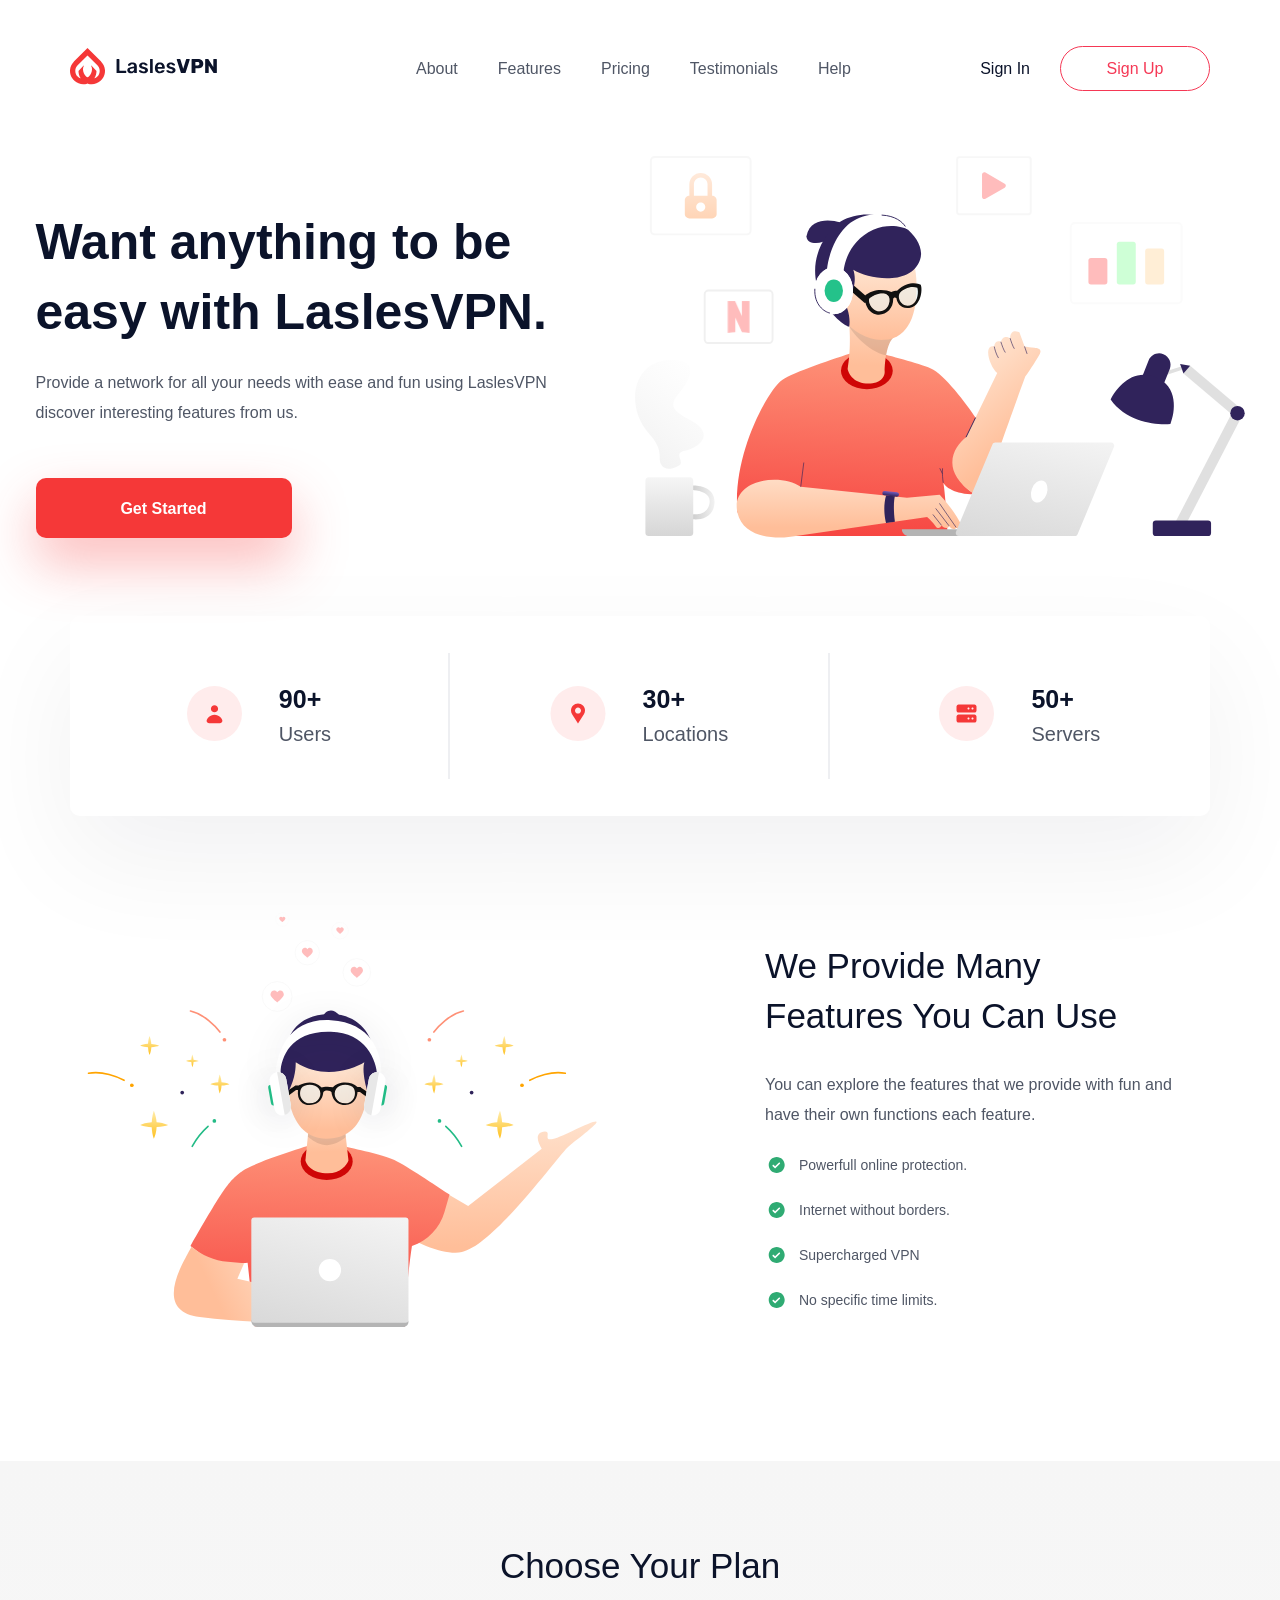
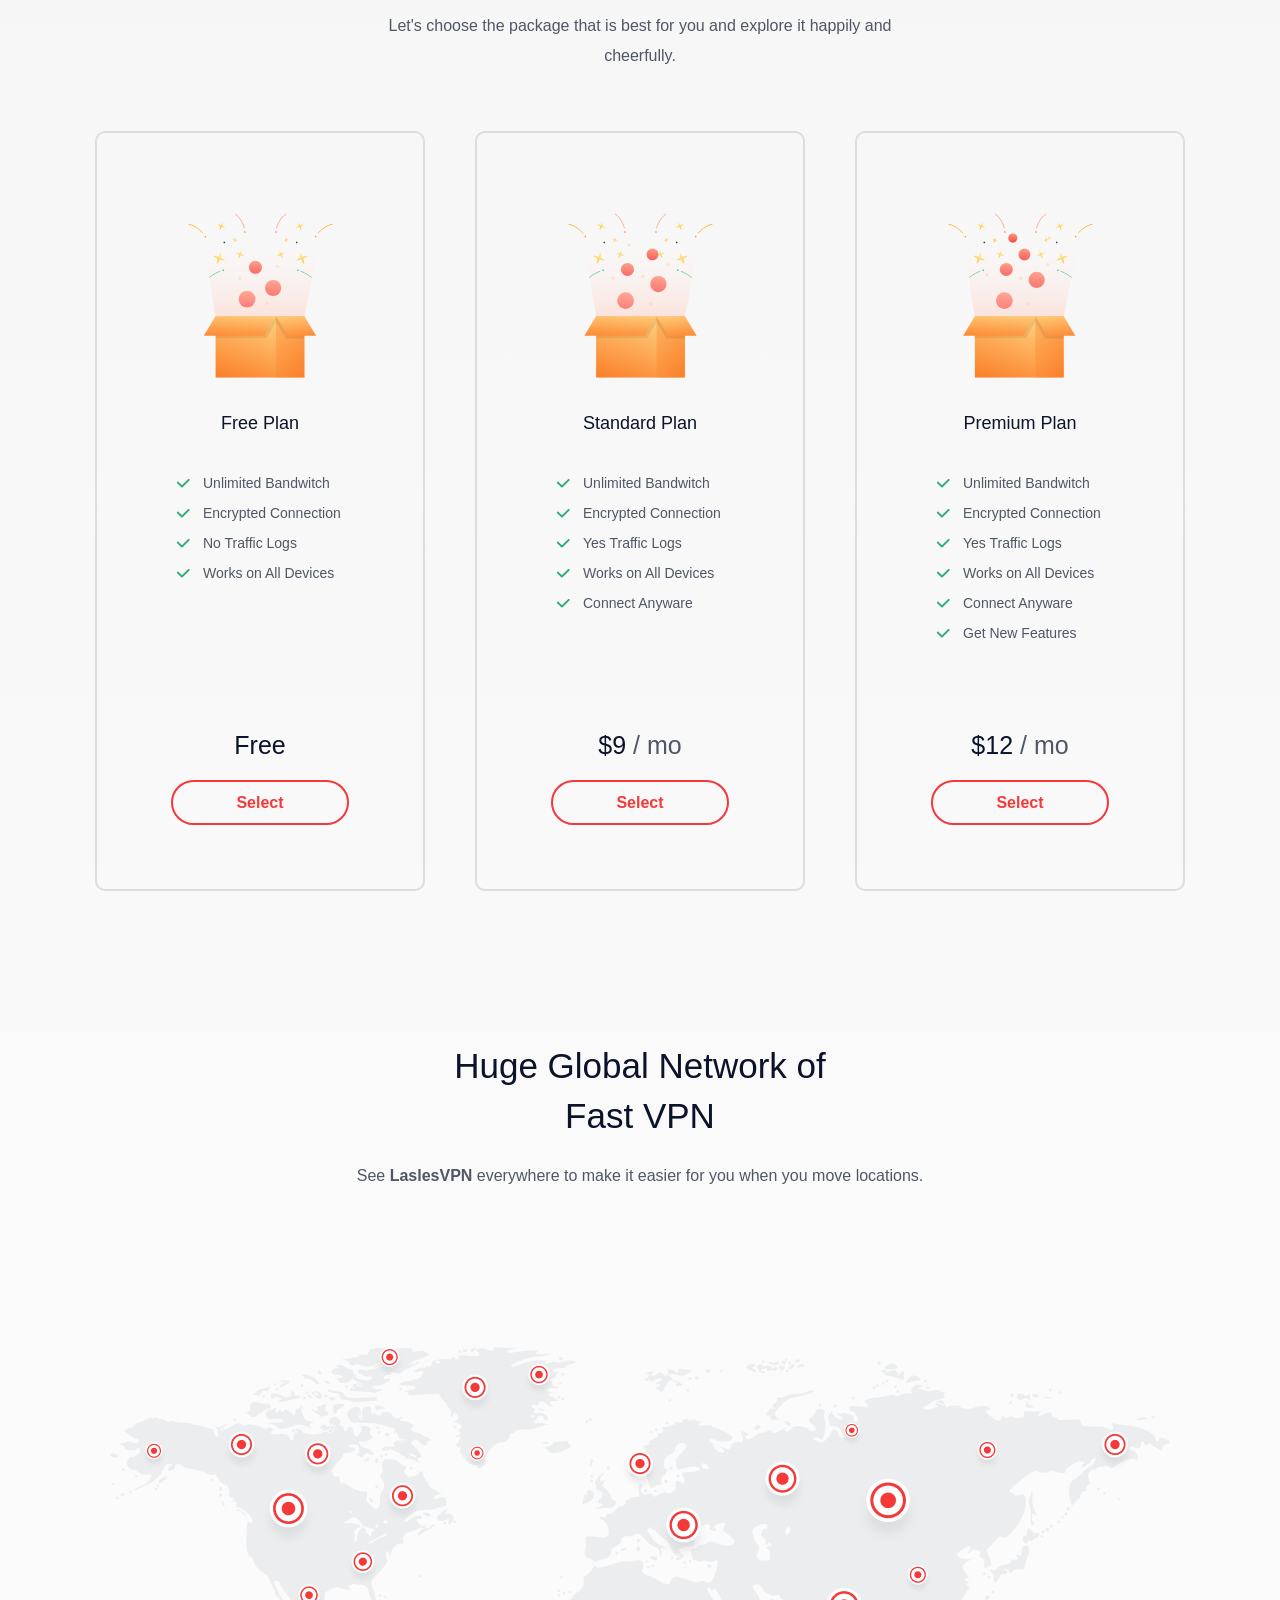
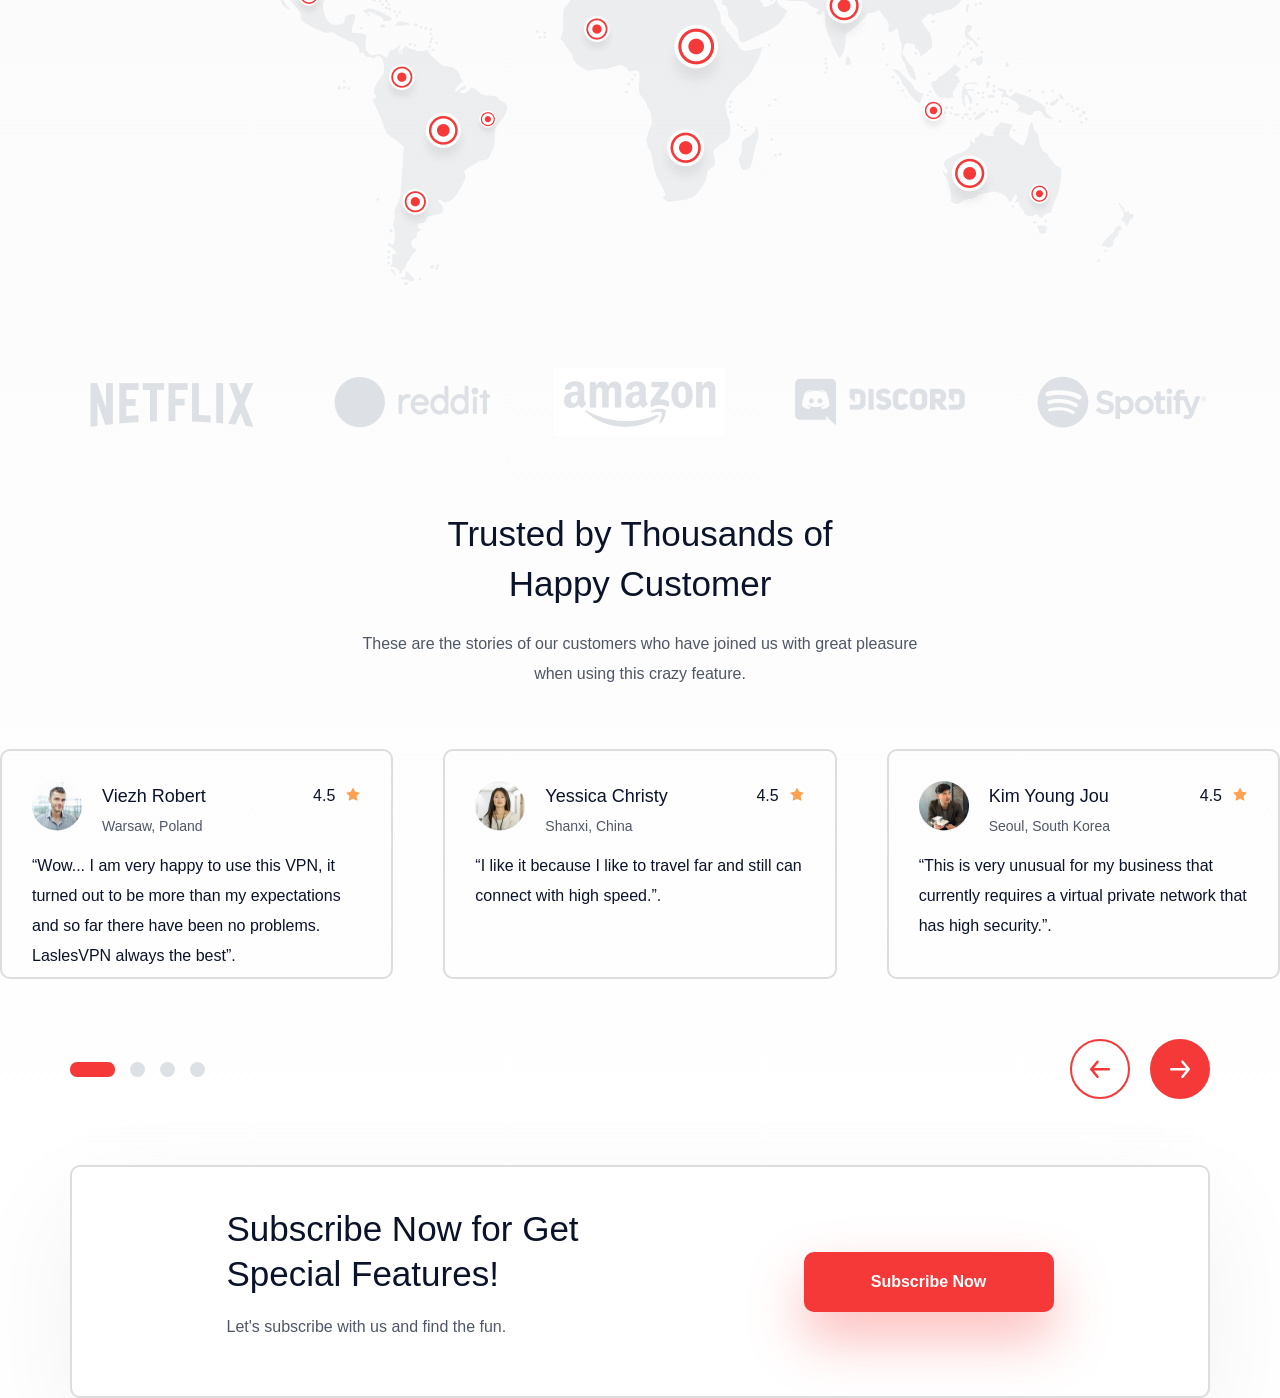
==== commit 0fb9ce6b: "Add review and subs sections" ====
--- a/src/index.html
+++ b/src/index.html
@@ -160,6 +160,95 @@
         <img src="./img/spotify.png" alt="spotify_img" class="network__sponsor-list-item">
       </div>
     </section>
+    <section class="review">
+      <h2 class="review__title">Trusted by Thousands of Happy Customer</h2>
+      <p class="review__descr">
+        These are the stories of our customers who have joined us with great pleasure when using this crazy feature.
+      </p>
+      <div class="review__wrapper">
+        <div class="review__slider-box">
+          <div class="review__card">
+            <div class="review__card-header">
+              <img src="./icons/firstAva.png" alt="ava" class="review__card-ava">
+              <div class="review__card-user-info">
+                <span class="review__card-name">Viezh Robert</span>
+                <span class="review__card-country">Warsaw, Poland</span>
+              </div>
+              <span class="review__card-rating">4.5</span>
+              <div class="review__card-star">
+                <img src="./icons/reviewStar.svg" alt="" class="review__card-star-item">
+              </div>
+            </div>
+            <p class="review__card-text">
+              “Wow... I am very happy to use this VPN, it turned out to be more than my expectations and so far there have been no problems. LaslesVPN always the best”.
+            </p>
+          </div>
+
+          <div class="review__card">
+            <div class="review__card-header">
+              <img src="./icons/secondAva.png" alt="ava" class="review__card-ava">
+              <div class="review__card-user-info">
+                <span class="review__card-name">Yessica Christy</span>
+                <span class="review__card-country">Shanxi, China</span>
+              </div>
+              <span class="review__card-rating">4.5</span>
+              <div class="review__card-star">
+                <img src="./icons/reviewStar.svg" alt="" class="review__card-star-item">
+              </div>
+            </div>
+            <p class="review__card-text">
+              “I like it because I like to travel far and still can connect with high speed.”.
+            </p>
+          </div>
+
+          <div class="review__card">
+            <div class="review__card-header">
+              <img src="./icons/thirdAva.png" alt="" class="review__card-ava">
+              <div class="review__card-user-info">
+                <span class="review__card-name">Kim Young Jou</span>
+                <span class="review__card-country">Seoul, South Korea</span>
+              </div>
+              <span class="review__card-rating">4.5</span>
+              <div class="review__card-star">
+                <img src="./icons/reviewStar.svg" alt="" class="review__card-star-item">
+              </div>
+            </div>
+            <p class="review__card-text">
+              “This is very unusual for my business that currently requires a virtual private network that has high security.”.
+            </p>
+          </div>
+        </div>
+
+        <div class="review__slider-tools">
+          <div class="review__slider-state">
+            <div class="review__slider-dot active-dot"></div>
+            <div class="review__slider-dot"></div>
+            <div class="review__slider-dot"></div>
+            <div class="review__slider-dot"></div>
+          </div>
+
+          <div class="review__slider-btns">
+            <button class="btn review__slider-btn">
+              <svg width="30" height="31" viewBox="0 0 30 31" fill="none" xmlns="http://www.w3.org/2000/svg">
+                <path d="M23.75 14.0029H8.925L13.4625 8.55291C13.6747 8.29764 13.7768 7.96854 13.7463 7.638C13.7158 7.30747 13.5553 7.00258 13.3 6.79041C13.0447 6.57823 12.7156 6.47616 12.3851 6.50663C12.0546 6.53711 11.7497 6.69764 11.5375 6.95291L5.2875 14.4529C5.24545 14.5126 5.20785 14.5752 5.175 14.6404C5.175 14.7029 5.175 14.7404 5.0875 14.8029C5.03084 14.9462 5.00118 15.0988 5 15.2529C5.00118 15.407 5.03084 15.5596 5.0875 15.7029C5.0875 15.7654 5.0875 15.8029 5.175 15.8654C5.20785 15.9306 5.24545 15.9933 5.2875 16.0529L11.5375 23.5529C11.655 23.694 11.8022 23.8075 11.9686 23.8853C12.1349 23.963 12.3164 24.0032 12.5 24.0029C12.7921 24.0035 13.0751 23.9018 13.3 23.7154C13.4266 23.6105 13.5312 23.4816 13.6079 23.3362C13.6846 23.1907 13.7318 23.0316 13.7469 22.8679C13.762 22.7042 13.7447 22.5391 13.6959 22.3821C13.6471 22.2251 13.5678 22.0792 13.4625 21.9529L8.925 16.5029H23.75C24.0815 16.5029 24.3995 16.3712 24.6339 16.1368C24.8683 15.9024 25 15.5844 25 15.2529C25 14.9214 24.8683 14.6034 24.6339 14.369C24.3995 14.1346 24.0815 14.0029 23.75 14.0029Z" fill="#F53838"/>
+                </svg> 
+            </button>
+            <button class="btn review__slider-btn">
+              <svg width="30" height="31" viewBox="0 0 30 31" fill="none" xmlns="http://www.w3.org/2000/svg">
+                <path d="M6.25 14.0029H21.075L16.5375 8.55291C16.3253 8.29764 16.2232 7.96854 16.2537 7.638C16.2842 7.30747 16.4447 7.00258 16.7 6.79041C16.9553 6.57823 17.2844 6.47616 17.6149 6.50663C17.9454 6.53711 18.2503 6.69764 18.4625 6.95291L24.7125 14.4529C24.7545 14.5126 24.7922 14.5752 24.825 14.6404C24.825 14.7029 24.825 14.7404 24.9125 14.8029C24.9692 14.9462 24.9988 15.0988 25 15.2529C24.9988 15.407 24.9692 15.5596 24.9125 15.7029C24.9125 15.7654 24.9125 15.8029 24.825 15.8654C24.7922 15.9306 24.7545 15.9933 24.7125 16.0529L18.4625 23.5529C18.345 23.694 18.1978 23.8075 18.0314 23.8853C17.8651 23.963 17.6836 24.0032 17.5 24.0029C17.2079 24.0035 16.9249 23.9018 16.7 23.7154C16.5734 23.6105 16.4688 23.4816 16.3921 23.3362C16.3154 23.1907 16.2682 23.0316 16.2531 22.8679C16.238 22.7042 16.2553 22.5391 16.3041 22.3821C16.3529 22.2251 16.4322 22.0792 16.5375 21.9529L21.075 16.5029H6.25C5.91848 16.5029 5.60054 16.3712 5.36612 16.1368C5.1317 15.9024 5 15.5844 5 15.2529C5 14.9214 5.1317 14.6034 5.36612 14.369C5.60054 14.1346 5.91848 14.0029 6.25 14.0029Z" fill="white"/>
+                </svg>
+            </button>
+          </div>
+        </div>
+        <div class="review__subs">
+          <div class="review__subs-wrapper">
+            <h2 class="review__subs-title">Subscribe Now for Get Special Features!</h2>
+            <p class="review__subs-subtitle">Let's subscribe with us and find the fun.</p>
+          </div>
+          <button class="btn review__subs-btn">Subscribe Now</button>
+        </div>
+      </div>
+    </section>
   </div>
 </body>
 </html>
--- a/src/css/style.min.css
+++ b/src/css/style.min.css
@@ -1 +1 @@
-*{font-family:'Rubik', sans-serif;-webkit-box-sizing:border-box;box-sizing:border-box}.container{max-width:1110px;margin:0 auto}li{list-style-type:none}a{text-decoration:none}.btn{outline:none;background:none;border:none;padding:0;cursor:pointer}.header{width:100%;background-color:#ffffff}.header__container{max-width:1209px;width:100%;margin:0 auto;position:relative}.header__row{display:-webkit-box;display:-ms-flexbox;display:flex;-webkit-box-align:center;-ms-flex-align:center;align-items:center;max-width:1140px;width:100%;margin:0 auto;height:91px;padding-top:46px}.header__logo{margin-right:157px}.header__menu{display:-webkit-box;display:-ms-flexbox;display:flex}.header__menu-item:not(:first-child){margin-left:40px}.header__menu-link{font-weight:400px;font-size:16px;line-height:19px;color:#4F5665}.header__link-login{margin-left:auto;font-weight:500px;font-size:16px;line-height:19px;color:#0B132A}.header__btn-login{width:150px;height:45px;border-radius:50px;border:solid 1px #F53855;color:#F53855;font-weight:500px;font-size:16px;line-height:19px;margin-left:30px}.header__btn-login:hover{background-color:#F53838;color:#fff;-webkit-transition:.3s;transition:.3s;-webkit-box-shadow:0 17px 54px rgba(245,56,56,0.35);box-shadow:0 17px 54px rgba(245,56,56,0.35)}.header__title{font-weight:500px;font-size:50px;line-height:70px;width:555px;color:#0B132A;margin:116px 0 21px 0}.header__descr{width:555px;margin-bottom:50px;color:#4F5665;font-weight:400;font-size:16px;line-height:30px}.header__btn-start{font-weight:700;font-size:16px;line-height:25px;color:#ffffff;width:256px;height:60px;border-radius:10px;background-color:#F53838}.header__btn-start:hover{-webkit-box-shadow:0 25px 54px rgba(245,56,56,0.35);box-shadow:0 25px 54px rgba(245,56,56,0.35)}.header__main-img{position:absolute;right:0;bottom:0;width:611px;height:382px}.advantage{width:100%;margin-top:78px}.advantage__container{display:-webkit-box;display:-ms-flexbox;display:flex;-webkit-box-align:center;-ms-flex-align:center;align-items:center;max-width:1140px;width:100%;height:200px;border-radius:10px;margin:0 auto;-webkit-box-shadow:0 42px 114px rgba(13,16,37,0.06);box-shadow:0 42px 114px rgba(13,16,37,0.06)}.advantage__card{display:-webkit-box;display:-ms-flexbox;display:flex;-webkit-box-align:center;-ms-flex-align:center;align-items:center;-webkit-box-pack:center;-ms-flex-pack:center;justify-content:center;width:33.33%;height:126px;border-right:solid 2px #EEEFF2}.advantage__card:last-child{border-right:none}.advantage__card-descr{margin-left:37px;display:-webkit-box;display:-ms-flexbox;display:flex;-webkit-box-orient:vertical;-webkit-box-direction:normal;-ms-flex-direction:column;flex-direction:column}.advantage__card-title{font-weight:700;font-size:25px;line-height:30px;color:#0B132A}.advantage__card-subtitle{font-weight:400px;font-size:20px;line-height:30px;color:#4F5665;margin-top:5px}.function{width:100%;padding-bottom:130px;margin-top:96px}.function__container{display:-webkit-box;display:-ms-flexbox;display:flex;max-width:1106px;width:100%;margin:0 auto}.function__img{width:508px;height:415px;margin-right:auto}.function__title{width:383px;font-weight:500;font-size:35px;line-height:50px;color:#0B132A}.function__descr{width:428px;font-weight:400;font-size:16px;line-height:30px;color:#4F5665}.function__list{margin-top:20px;padding-left:34px}.function__list-item{position:relative;font-weight:400;font-size:14px;line-height:30px;color:#4F5665}.function__list-item:not(:first-child){margin-top:15px}.function__list-item::before{content:'';position:absolute;top:50%;left:-32px;-webkit-transform:translateY(-50%);transform:translateY(-50%);display:block;width:20px;height:20px;background:url("../icons/tick.svg") center/cover no-repeat}.plan{width:100%;padding-top:80px}.plan__title{text-align:center;margin:0;font-weight:500;font-size:35px;line-height:50px;color:#0B132A}.plan__descr{margin:20px auto 60px;text-align:center;width:555px;font-weight:400;font-size:16px;line-height:30px;color:#4F5665}.plan__wrapper{display:-webkit-box;display:-ms-flexbox;display:flex;max-width:-webkit-min-content;max-width:-moz-min-content;max-width:min-content;width:100%;margin:0 auto}.plan__card{display:-webkit-box;display:-ms-flexbox;display:flex;-webkit-box-orient:vertical;-webkit-box-direction:normal;-ms-flex-direction:column;flex-direction:column;width:330px;height:760px;border:2px solid #DDDDDD;border-radius:10px;text-align:center;-webkit-transition:.3s;transition:.3s}.plan__card:not(:first-child){margin-left:50px}.plan__card:hover{border:2px solid #F53838}.plan__card-img{display:block;margin:80px auto 30px;width:145px;height:165px}.plan__card-title{font-weight:500;font-size:18px;line-height:30px;color:#0B132A}.plan__card-list{display:-webkit-box;display:-ms-flexbox;display:flex;-webkit-box-orient:vertical;-webkit-box-direction:normal;-ms-flex-direction:column;flex-direction:column;margin:30px auto auto;max-width:-webkit-min-content;max-width:-moz-min-content;max-width:min-content;width:100%;padding-left:32px;text-align:initial}.plan__card-list-item{min-width:146px;display:block;position:relative;font-weight:400;font-size:14px;line-height:30px;color:#4F5665}.plan__card-list-item::before{content:'';display:block;width:24px;height:24px;background:url(../icons/planTick.svg) center/cover no-repeat;position:absolute;top:50%;left:-32px;-webkit-transform:translateY(-50%);transform:translateY(-50%)}.plan__card-price{margin-bottom:20px;font-weight:500;font-size:25px;line-height:30px;color:#0B132A}.plan__card-price .regular{color:#4F5665;font-weight:400;font-size:25px;line-height:30px}.plan__card-btn{width:178px;height:45px;font-weight:700;font-size:16px;line-height:19px;color:#F53838;border-radius:50px;border:2px solid #F53838;-webkit-transition:.3s;transition:.3s;margin:0 auto 64px}.plan__card-btn:hover{background-color:#F53838;color:#fff;-webkit-transition:.3s;transition:.3s;-webkit-box-shadow:0 17px 54px rgba(245,56,56,0.35);box-shadow:0 17px 54px rgba(245,56,56,0.35)}.bg__dark{width:100%;height:100%;background:-webkit-gradient(linear, left top, left bottom, from(#F6F6F6), to(#fff));background:linear-gradient(to bottom, #F6F6F6, #fff)}.network{width:100%}.network__title{margin:150px auto 20px;text-align:center;width:383px;font-weight:500;font-size:35px;line-height:50px;color:#0B132A}.network__descr{margin:0 auto;text-align:center;font-weight:400;font-size:16px;line-height:30px;color:#4F5665}.network__descr .bold{font-weight:700}.network__img{width:1060px;height:538px;display:block;margin:156px auto 36px}.network__sponsor-list{max-width:1136px;width:100%;display:-webkit-box;display:-ms-flexbox;display:flex;-webkit-box-pack:justify;-ms-flex-pack:justify;justify-content:space-between;-webkit-box-align:center;-ms-flex-align:center;align-items:center;margin:60px auto 0}
+*{font-family:'Rubik', sans-serif;-webkit-box-sizing:border-box;box-sizing:border-box}.container{max-width:1110px;margin:0 auto}li{list-style-type:none}a{text-decoration:none}.btn{outline:none;background:none;border:none;padding:0;cursor:pointer}.header{width:100%;background-color:#ffffff}.header__container{max-width:1209px;width:100%;margin:0 auto;position:relative}.header__row{display:-webkit-box;display:-ms-flexbox;display:flex;-webkit-box-align:center;-ms-flex-align:center;align-items:center;max-width:1140px;width:100%;margin:0 auto;height:91px;padding-top:46px}.header__logo{margin-right:157px}.header__menu{display:-webkit-box;display:-ms-flexbox;display:flex}.header__menu-item:not(:first-child){margin-left:40px}.header__menu-link{font-weight:400px;font-size:16px;line-height:19px;color:#4F5665}.header__link-login{margin-left:auto;font-weight:500px;font-size:16px;line-height:19px;color:#0B132A}.header__btn-login{width:150px;height:45px;border-radius:50px;border:solid 1px #F53855;color:#F53855;font-weight:500px;font-size:16px;line-height:19px;margin-left:30px}.header__btn-login:hover{background-color:#F53838;color:#fff;-webkit-transition:.3s;transition:.3s;-webkit-box-shadow:0 17px 54px rgba(245,56,56,0.35);box-shadow:0 17px 54px rgba(245,56,56,0.35)}.header__title{font-weight:500px;font-size:50px;line-height:70px;width:555px;color:#0B132A;margin:116px 0 21px 0}.header__descr{width:555px;margin-bottom:50px;color:#4F5665;font-weight:400;font-size:16px;line-height:30px}.header__btn-start{font-weight:700;font-size:16px;line-height:25px;color:#ffffff;width:256px;height:60px;border-radius:10px;background-color:#F53838;-webkit-box-shadow:0 25px 54px rgba(245,56,56,0.35);box-shadow:0 25px 54px rgba(245,56,56,0.35);-webkit-transition:.3s;transition:.3s}.header__btn-start:hover{-webkit-transform:scale(1.2);transform:scale(1.2);-webkit-transition:.3s;transition:.3s}.header__main-img{position:absolute;right:0;bottom:0;width:611px;height:382px}.advantage{width:100%;margin-top:78px}.advantage__container{display:-webkit-box;display:-ms-flexbox;display:flex;-webkit-box-align:center;-ms-flex-align:center;align-items:center;max-width:1140px;width:100%;height:200px;border-radius:10px;margin:0 auto;-webkit-box-shadow:0 42px 114px rgba(13,16,37,0.06);box-shadow:0 42px 114px rgba(13,16,37,0.06)}.advantage__card{display:-webkit-box;display:-ms-flexbox;display:flex;-webkit-box-align:center;-ms-flex-align:center;align-items:center;-webkit-box-pack:center;-ms-flex-pack:center;justify-content:center;width:33.33%;height:126px;border-right:solid 2px #EEEFF2}.advantage__card:last-child{border-right:none}.advantage__card-descr{margin-left:37px;display:-webkit-box;display:-ms-flexbox;display:flex;-webkit-box-orient:vertical;-webkit-box-direction:normal;-ms-flex-direction:column;flex-direction:column}.advantage__card-title{font-weight:700;font-size:25px;line-height:30px;color:#0B132A}.advantage__card-subtitle{font-weight:400px;font-size:20px;line-height:30px;color:#4F5665;margin-top:5px}.function{width:100%;padding-bottom:130px;margin-top:96px}.function__container{display:-webkit-box;display:-ms-flexbox;display:flex;max-width:1106px;width:100%;margin:0 auto}.function__img{width:508px;height:415px;margin-right:auto}.function__title{width:383px;font-weight:500;font-size:35px;line-height:50px;color:#0B132A}.function__descr{width:428px;font-weight:400;font-size:16px;line-height:30px;color:#4F5665}.function__list{margin-top:20px;padding-left:34px}.function__list-item{position:relative;font-weight:400;font-size:14px;line-height:30px;color:#4F5665}.function__list-item:not(:first-child){margin-top:15px}.function__list-item::before{content:'';position:absolute;top:50%;left:-32px;-webkit-transform:translateY(-50%);transform:translateY(-50%);display:block;width:20px;height:20px;background:url("../icons/tick.svg") center/cover no-repeat}.plan{width:100%;padding-top:80px}.plan__title{text-align:center;margin:0;font-weight:500;font-size:35px;line-height:50px;color:#0B132A}.plan__descr{margin:20px auto 60px;text-align:center;width:555px;font-weight:400;font-size:16px;line-height:30px;color:#4F5665}.plan__wrapper{display:-webkit-box;display:-ms-flexbox;display:flex;max-width:-webkit-min-content;max-width:-moz-min-content;max-width:min-content;width:100%;margin:0 auto}.plan__card{display:-webkit-box;display:-ms-flexbox;display:flex;-webkit-box-orient:vertical;-webkit-box-direction:normal;-ms-flex-direction:column;flex-direction:column;width:330px;height:760px;border:2px solid #DDDDDD;border-radius:10px;text-align:center;-webkit-transition:.3s;transition:.3s}.plan__card:not(:first-child){margin-left:50px}.plan__card:hover{border:2px solid #F53838}.plan__card-img{display:block;margin:80px auto 30px;width:145px;height:165px}.plan__card-title{font-weight:500;font-size:18px;line-height:30px;color:#0B132A}.plan__card-list{display:-webkit-box;display:-ms-flexbox;display:flex;-webkit-box-orient:vertical;-webkit-box-direction:normal;-ms-flex-direction:column;flex-direction:column;margin:30px auto auto;max-width:-webkit-min-content;max-width:-moz-min-content;max-width:min-content;width:100%;padding-left:32px;text-align:initial}.plan__card-list-item{min-width:146px;display:block;position:relative;font-weight:400;font-size:14px;line-height:30px;color:#4F5665}.plan__card-list-item::before{content:'';display:block;width:24px;height:24px;background:url(../icons/planTick.svg) center/cover no-repeat;position:absolute;top:50%;left:-32px;-webkit-transform:translateY(-50%);transform:translateY(-50%)}.plan__card-price{margin-bottom:20px;font-weight:500;font-size:25px;line-height:30px;color:#0B132A}.plan__card-price .regular{color:#4F5665;font-weight:400;font-size:25px;line-height:30px}.plan__card-btn{width:178px;height:45px;font-weight:700;font-size:16px;line-height:19px;color:#F53838;border-radius:50px;border:2px solid #F53838;-webkit-transition:.3s;transition:.3s;margin:0 auto 64px}.plan__card-btn:hover{background-color:#F53838;color:#fff;-webkit-transition:.3s;transition:.3s;-webkit-box-shadow:0 17px 54px rgba(245,56,56,0.35);box-shadow:0 17px 54px rgba(245,56,56,0.35)}.bg__dark{width:100%;height:100%;background:-webkit-gradient(linear, left top, left bottom, from(#F6F6F6), to(#fff));background:linear-gradient(to bottom, #F6F6F6, #fff)}.network{width:100%}.network__title{margin:150px auto 20px;text-align:center;width:383px;font-weight:500;font-size:35px;line-height:50px;color:#0B132A}.network__descr{margin:0 auto;text-align:center;font-weight:400;font-size:16px;line-height:30px;color:#4F5665}.network__descr .bold{font-weight:700}.network__img{width:1060px;height:538px;display:block;margin:156px auto 36px}.network__sponsor-list{max-width:1136px;width:100%;display:-webkit-box;display:-ms-flexbox;display:flex;-webkit-box-pack:justify;-ms-flex-pack:justify;justify-content:space-between;-webkit-box-align:center;-ms-flex-align:center;align-items:center;margin:60px auto 0}.review{width:100%;position:relative}.review__title{width:448px;margin:50px auto 20px;text-align:center;font-weight:500;font-size:35px;line-height:50px;color:#0B132A}.review__descr{width:555px;text-align:center;margin:0 auto;font-weight:400;font-size:16px;line-height:30px;color:#4F5665}.review__wrapper{padding-bottom:182px}.review__slider-box{display:-webkit-box;display:-ms-flexbox;display:flex;max-width:-webkit-min-content;max-width:-moz-min-content;max-width:min-content;width:100%;margin:60px auto 0;height:230px}.review__card{border:2px solid #DDDDDD;border-radius:10px;width:400px;height:230px;-webkit-transition:.3s;transition:.3s}.review__card:not(:first-child){margin-left:50px}.review__card:hover{border:2px solid #F53838;-webkit-transform:scale(1.1);transform:scale(1.1);-webkit-box-shadow:0 71px 114px rgba(13,16,37,0.06);box-shadow:0 71px 114px rgba(13,16,37,0.06);-webkit-transition:.3s;transition:.3s}.review__card-header{display:-webkit-box;display:-ms-flexbox;display:flex;height:80px;width:100%;padding:30px 30px 0}.review__card-ava{display:block;width:50px;height:50px}.review__card-user-info{display:-webkit-box;display:-ms-flexbox;display:flex;-webkit-box-orient:vertical;-webkit-box-direction:normal;-ms-flex-direction:column;flex-direction:column;-webkit-box-pack:justify;-ms-flex-pack:justify;justify-content:space-between;margin-left:20px;margin-right:auto}.review__card-name{font-weight:500;font-size:18px;line-height:30px;color:#0B132A}.review__card-country{font-weight:400;font-size:14px;line-height:30px;color:#4F5665}.review__card-rating{margin-right:10px;font-weight:400;font-size:16px;line-height:30px;color:#0B132A}.review__card-star{margin-top:5px}.review__card-text{display:block;margin:20px 30px 5px;font-weight:400;font-size:16px;line-height:30px;color:#0B132A}.review__slider-tools{display:-webkit-box;display:-ms-flexbox;display:flex;-webkit-box-align:center;-ms-flex-align:center;align-items:center;-webkit-box-pack:justify;-ms-flex-pack:justify;justify-content:space-between;margin:60px auto 0;max-width:1140px;width:100%;height:60px}.review__slider-state{display:-webkit-box;display:-ms-flexbox;display:flex;-webkit-box-pack:justify;-ms-flex-pack:justify;justify-content:space-between;max-width:135px;width:100%;height:15px}.review__slider-state .active-dot{background-color:#F53838;width:45px;border-radius:7px}.review__slider-dot{width:15px;height:15px;background-color:#DDE0E4;border-radius:50%;-webkit-transition:.3s;transition:.3s;cursor:pointer}.review__slider-dot:hover{-webkit-transform:scale(1.3);transform:scale(1.3);-webkit-transition:.3s;transition:.3s}.review__slider-btns{display:-webkit-box;display:-ms-flexbox;display:flex}.review__slider-btn{display:-webkit-box;display:-ms-flexbox;display:flex;-webkit-box-pack:center;-ms-flex-pack:center;justify-content:center;-webkit-box-align:center;-ms-flex-align:center;align-items:center;width:60px;height:60px;border:2px solid #F53838;border-radius:50%;-webkit-transition:.3s;transition:.3s}.review__slider-btn:hover{-webkit-transform:scale(1.2) rotate(-360deg);transform:scale(1.2) rotate(-360deg);-webkit-box-shadow:0 0 114px rgba(13,16,37,0.4);box-shadow:0 0 114px rgba(13,16,37,0.4)}.review__slider-btn:last-child{background-color:#F53838;margin-left:20px}.review__subs{display:-webkit-box;display:-ms-flexbox;display:flex;-webkit-box-align:center;-ms-flex-align:center;align-items:center;-webkit-box-pack:center;-ms-flex-pack:center;justify-content:center;position:absolute;left:0;right:0;bottom:-117px;max-width:1140px;width:100%;height:233px;margin:0 auto;border-radius:10px;border:2px solid #DDDDDD;-webkit-box-shadow:0 39px 114px rgba(13,16,37,0.06);box-shadow:0 39px 114px rgba(13,16,37,0.06);background-color:#FFFFFF}.review__subs-title{margin:0;width:410px;font-weight:500;font-size:35px;line-height:45px;color:#0B132A}.review__subs-subtitle{font-weight:400;font-size:16px;line-height:30px;color:#4F5665}.review__subs-btn{margin-left:167px;width:250px;height:60px;border-radius:10px;background-color:#F53838;text-align:center;font-weight:700;font-size:16px;line-height:25px;color:#FFFFFF;-webkit-box-shadow:0 26px 54px rgba(245,56,56,0.35);box-shadow:0 26px 54px rgba(245,56,56,0.35);-webkit-transition:.3s;transition:.3s}.review__subs-btn:hover{-webkit-transform:scale(1.2);transform:scale(1.2);-webkit-transition:.3s;transition:.3s}
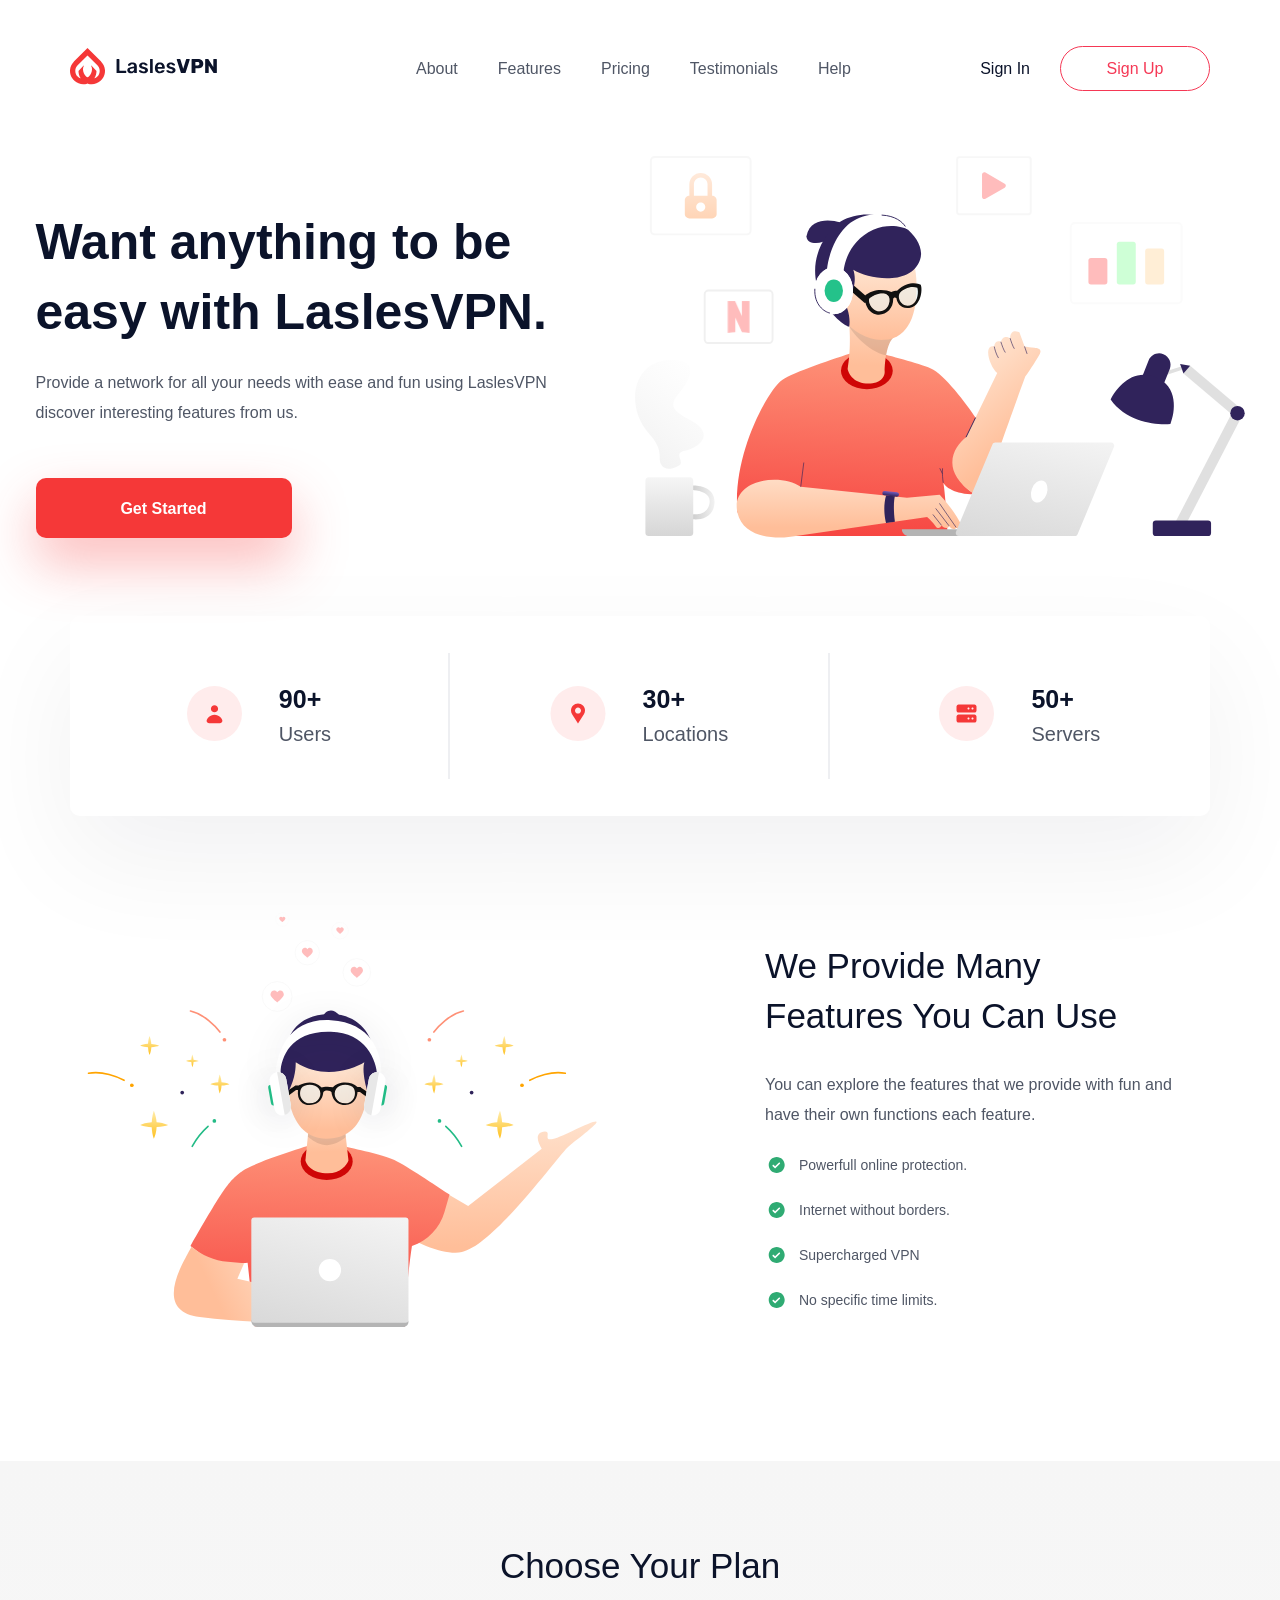
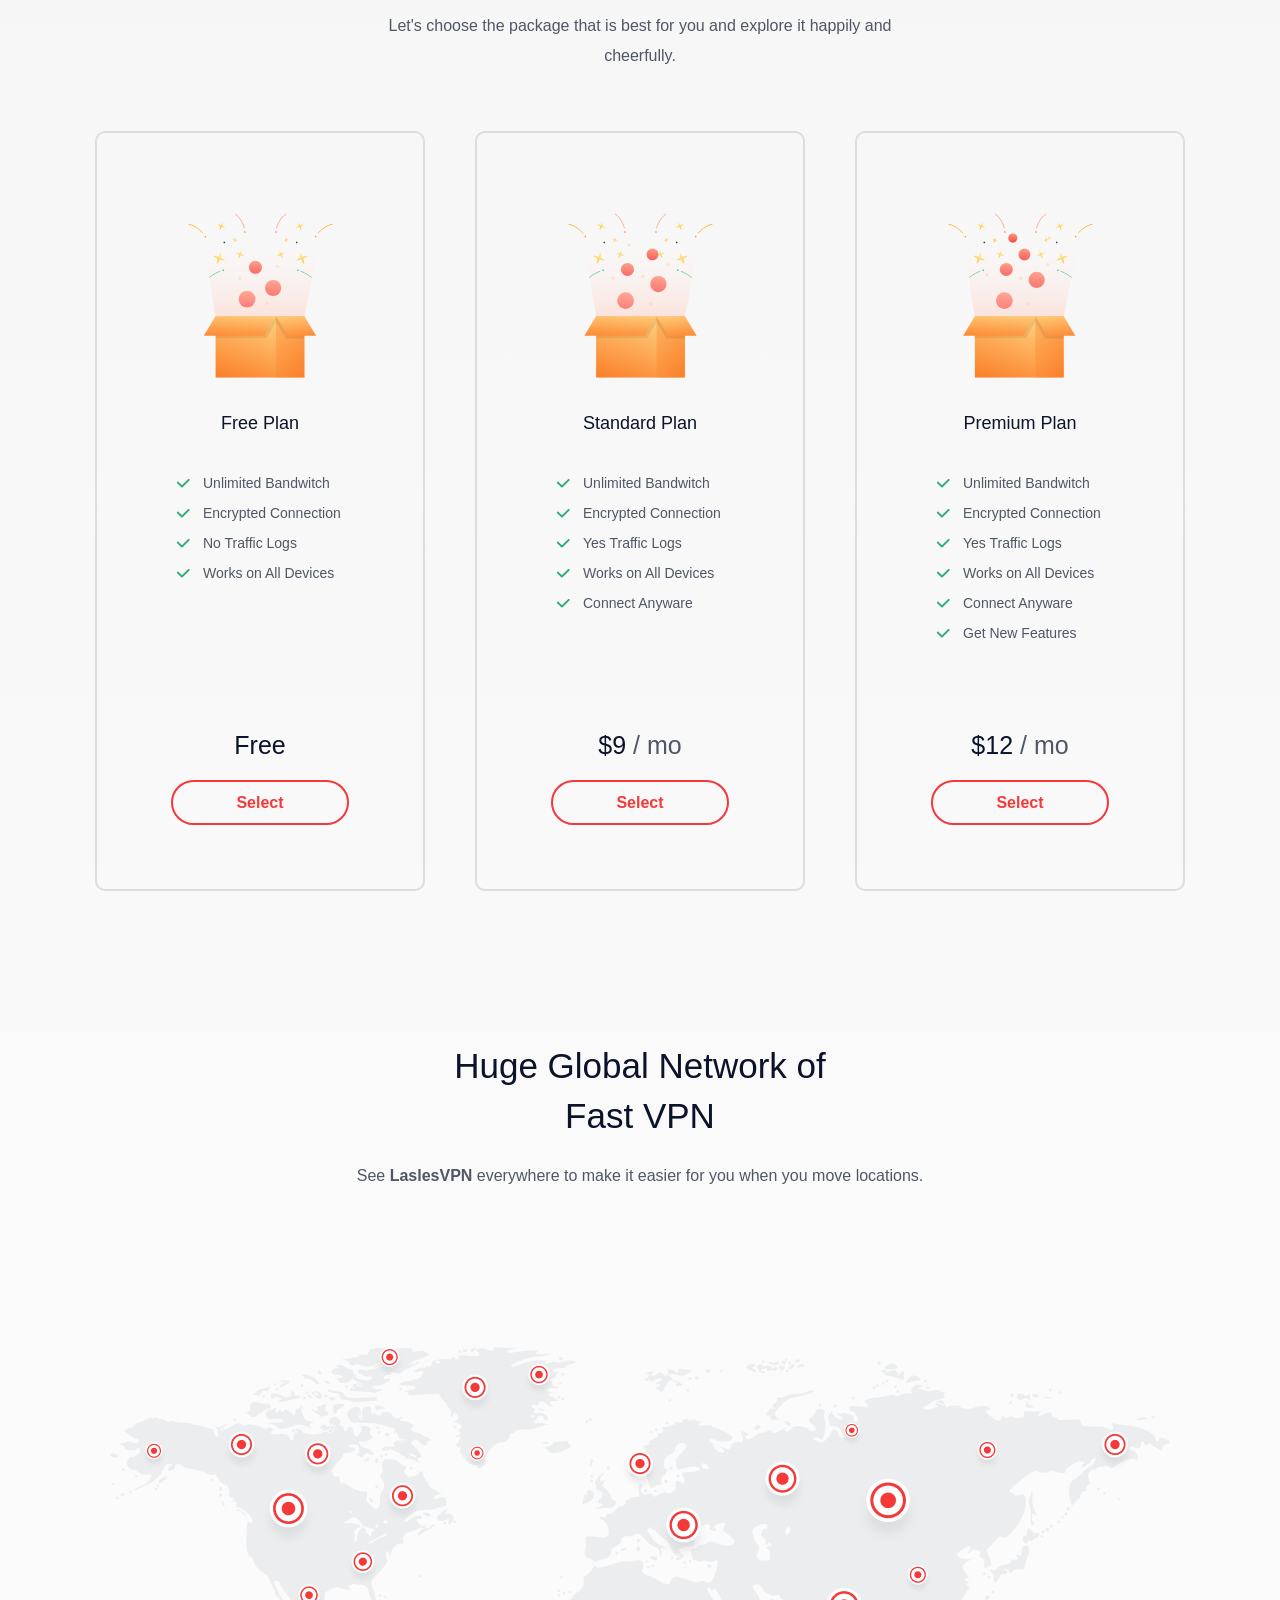
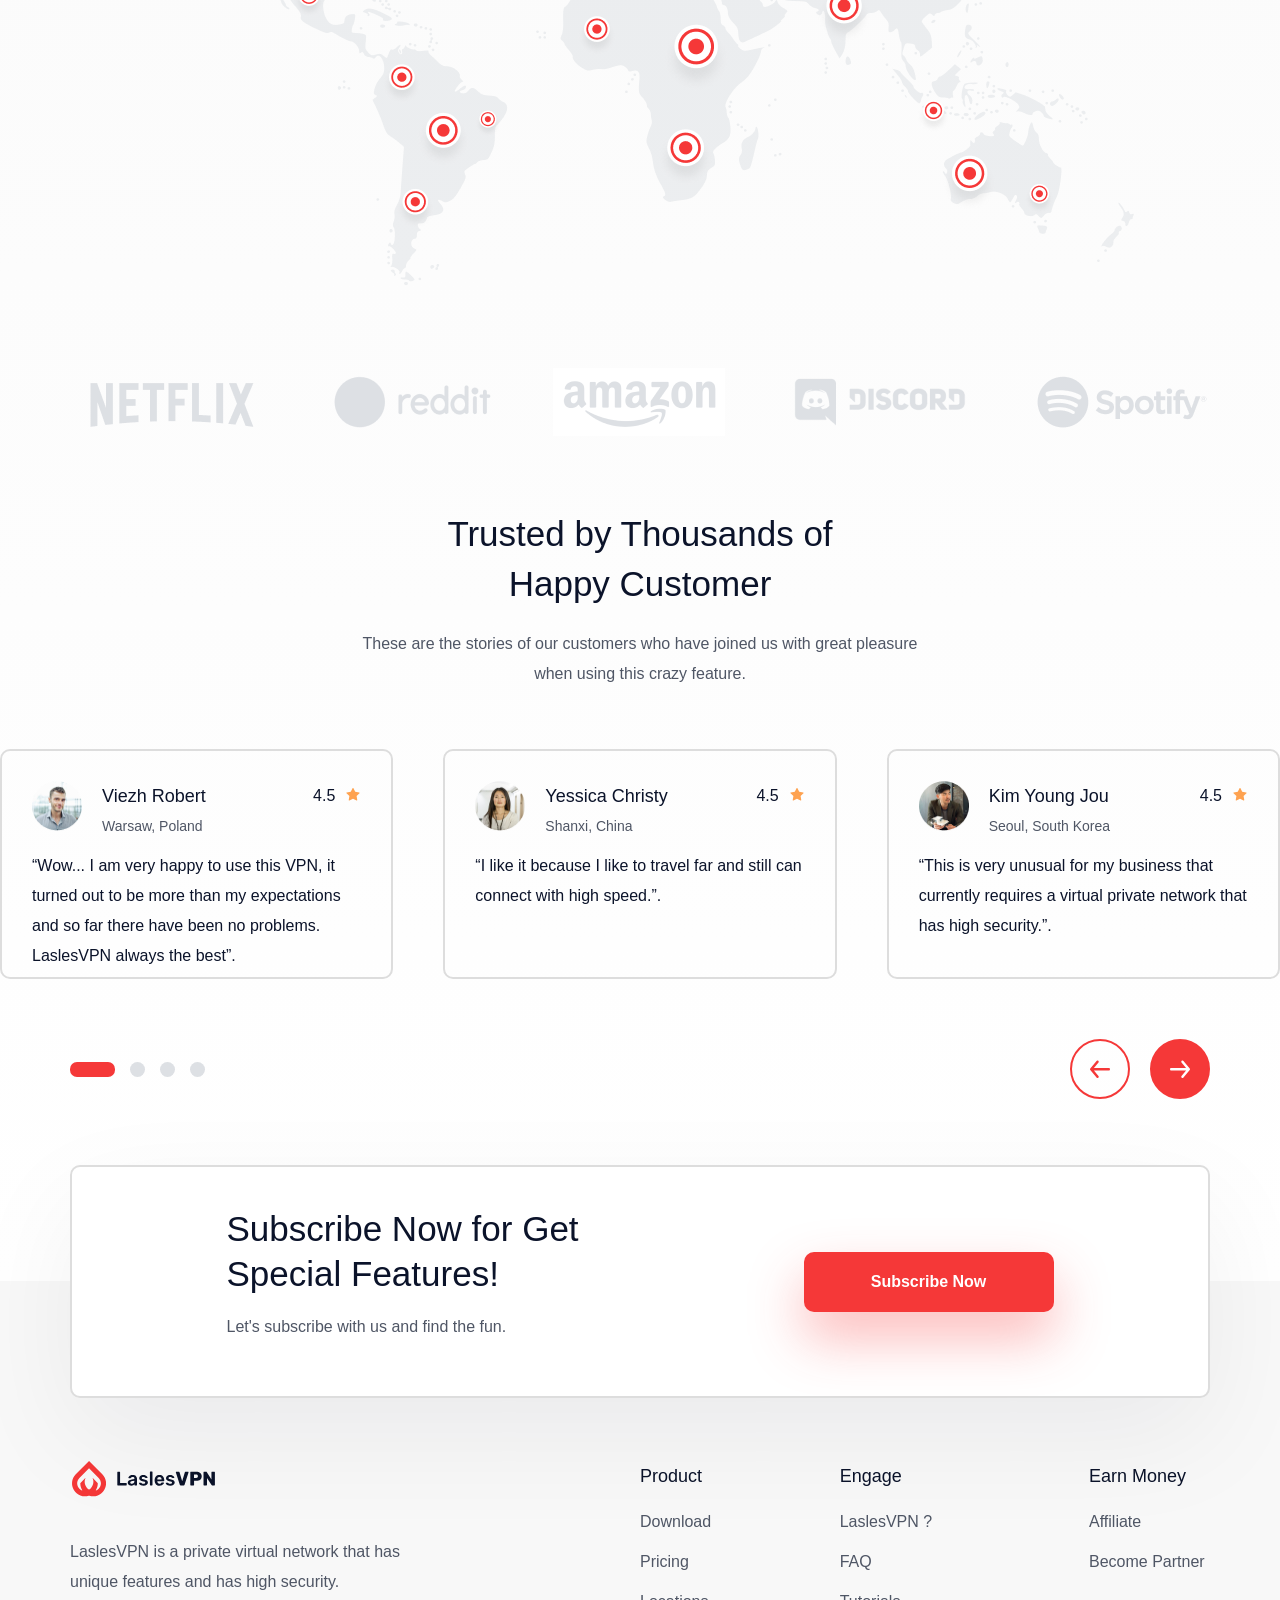
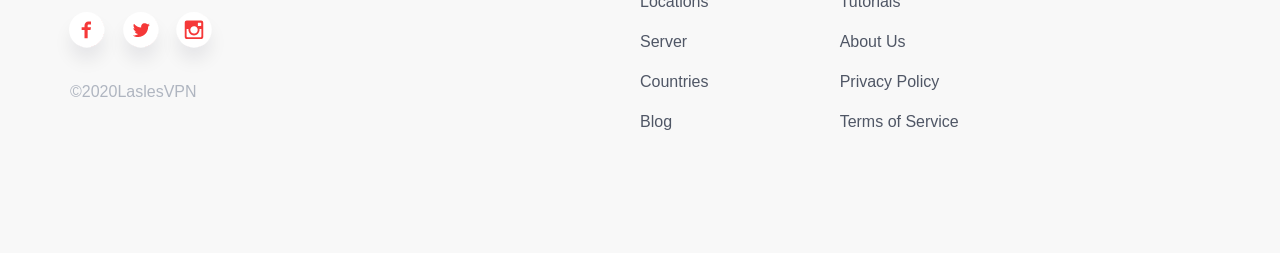
==== commit dcff68c2: "Add footer section" ====
--- a/src/index.html
+++ b/src/index.html
@@ -250,5 +250,89 @@
       </div>
     </section>
   </div>
+  <footer class="footer">
+    <div class="footer__container">
+      <div class="footer__info">
+        <img src="./icons/logo.svg" alt="footer_logo" class="footer__logo">
+        <p class="footer__descr">
+          Lasles<span class="medium">VPN</span> is a private virtual network that has unique features and has high security.
+        </p>
+        <div class="footer__social">
+          <button class="btn footer__social-btn">
+            <img src="./icons/footer_facebook.svg" alt="facebook_logo" class="footer__social-icon">
+          </button>
+          <button class="btn footer__social-btn">
+            <img src="./icons/footer_twitter.svg" alt="twitter_logo" class="footer__social-icon">
+          </button>
+          <button class="btn footer__social-btn">
+            <img src="./icons/footer_insta.svg" alt="instagram_logo" class="footer__social-icon">
+          </button>
+        </div>
+        <span class="footer__copyright">©2020Lasles<span class="medium">VPN</span></span>
+      </div>
+
+      <div class="footer__links-container">
+        <div class="footer__product">
+          <span class="footer__links-title">Product</span>
+          <ul class="footer__list">
+            <li class="footer__list-item">
+              <a href="#" class="footer__link">Download </a>
+            </li>
+            <li class="footer__list-item">
+              <a href="#" class="footer__link">Pricing</a>
+            </li>
+            <li class="footer__list-item">
+              <a href="#" class="footer__link">Locations</a>
+            </li>
+            <li class="footer__list-item">
+              <a href="#" class="footer__link">Server</a>
+            </li>
+            <li class="footer__list-item">
+              <a href="#" class="footer__link">Countries</a>
+            </li>
+            <li class="footer__list-item">
+              <a href="#" class="footer__link">Blog</a>
+            </li>
+          </ul>
+        </div>
+
+        <div class="footer__engage">
+          <span class="footer__links-title">Engage</span>
+          <ul class="footer__list">
+            <li class="footer__list-item">
+              <a href="#" class="footer__link">LaslesVPN ? </a>
+            </li>
+            <li class="footer__list-item">
+              <a href="#" class="footer__link">FAQ</a>
+            </li>
+            <li class="footer__list-item">
+              <a href="#" class="footer__link">Tutorials</a>
+            </li>
+            <li class="footer__list-item">
+              <a href="#" class="footer__link">About Us</a>
+            </li>
+            <li class="footer__list-item">
+              <a href="#" class="footer__link">Privacy Policy</a>
+            </li>
+            <li class="footer__list-item">
+              <a href="#" class="footer__link">Terms of Service</a>
+            </li>
+          </ul>
+        </div>
+
+        <div class="footer__money">
+          <span class="footer__links-title">Earn Money</span>
+          <ul class="footer__list footer__money-list">
+            <li class="footer__list-item">
+              <a href="#" class="footer__link">Affiliate</a>
+            </li>
+            <li class="footer__list-item">
+              <a href="#" class="footer__link">Become Partner</a>
+            </li>
+          </ul>
+        </div>
+      </div>
+    </div>
+  </footer>
 </body>
 </html>
--- a/src/css/style.min.css
+++ b/src/css/style.min.css
@@ -1 +1 @@
-*{font-family:'Rubik', sans-serif;-webkit-box-sizing:border-box;box-sizing:border-box}.container{max-width:1110px;margin:0 auto}li{list-style-type:none}a{text-decoration:none}.btn{outline:none;background:none;border:none;padding:0;cursor:pointer}.header{width:100%;background-color:#ffffff}.header__container{max-width:1209px;width:100%;margin:0 auto;position:relative}.header__row{display:-webkit-box;display:-ms-flexbox;display:flex;-webkit-box-align:center;-ms-flex-align:center;align-items:center;max-width:1140px;width:100%;margin:0 auto;height:91px;padding-top:46px}.header__logo{margin-right:157px}.header__menu{display:-webkit-box;display:-ms-flexbox;display:flex}.header__menu-item:not(:first-child){margin-left:40px}.header__menu-link{font-weight:400px;font-size:16px;line-height:19px;color:#4F5665}.header__link-login{margin-left:auto;font-weight:500px;font-size:16px;line-height:19px;color:#0B132A}.header__btn-login{width:150px;height:45px;border-radius:50px;border:solid 1px #F53855;color:#F53855;font-weight:500px;font-size:16px;line-height:19px;margin-left:30px}.header__btn-login:hover{background-color:#F53838;color:#fff;-webkit-transition:.3s;transition:.3s;-webkit-box-shadow:0 17px 54px rgba(245,56,56,0.35);box-shadow:0 17px 54px rgba(245,56,56,0.35)}.header__title{font-weight:500px;font-size:50px;line-height:70px;width:555px;color:#0B132A;margin:116px 0 21px 0}.header__descr{width:555px;margin-bottom:50px;color:#4F5665;font-weight:400;font-size:16px;line-height:30px}.header__btn-start{font-weight:700;font-size:16px;line-height:25px;color:#ffffff;width:256px;height:60px;border-radius:10px;background-color:#F53838;-webkit-box-shadow:0 25px 54px rgba(245,56,56,0.35);box-shadow:0 25px 54px rgba(245,56,56,0.35);-webkit-transition:.3s;transition:.3s}.header__btn-start:hover{-webkit-transform:scale(1.2);transform:scale(1.2);-webkit-transition:.3s;transition:.3s}.header__main-img{position:absolute;right:0;bottom:0;width:611px;height:382px}.advantage{width:100%;margin-top:78px}.advantage__container{display:-webkit-box;display:-ms-flexbox;display:flex;-webkit-box-align:center;-ms-flex-align:center;align-items:center;max-width:1140px;width:100%;height:200px;border-radius:10px;margin:0 auto;-webkit-box-shadow:0 42px 114px rgba(13,16,37,0.06);box-shadow:0 42px 114px rgba(13,16,37,0.06)}.advantage__card{display:-webkit-box;display:-ms-flexbox;display:flex;-webkit-box-align:center;-ms-flex-align:center;align-items:center;-webkit-box-pack:center;-ms-flex-pack:center;justify-content:center;width:33.33%;height:126px;border-right:solid 2px #EEEFF2}.advantage__card:last-child{border-right:none}.advantage__card-descr{margin-left:37px;display:-webkit-box;display:-ms-flexbox;display:flex;-webkit-box-orient:vertical;-webkit-box-direction:normal;-ms-flex-direction:column;flex-direction:column}.advantage__card-title{font-weight:700;font-size:25px;line-height:30px;color:#0B132A}.advantage__card-subtitle{font-weight:400px;font-size:20px;line-height:30px;color:#4F5665;margin-top:5px}.function{width:100%;padding-bottom:130px;margin-top:96px}.function__container{display:-webkit-box;display:-ms-flexbox;display:flex;max-width:1106px;width:100%;margin:0 auto}.function__img{width:508px;height:415px;margin-right:auto}.function__title{width:383px;font-weight:500;font-size:35px;line-height:50px;color:#0B132A}.function__descr{width:428px;font-weight:400;font-size:16px;line-height:30px;color:#4F5665}.function__list{margin-top:20px;padding-left:34px}.function__list-item{position:relative;font-weight:400;font-size:14px;line-height:30px;color:#4F5665}.function__list-item:not(:first-child){margin-top:15px}.function__list-item::before{content:'';position:absolute;top:50%;left:-32px;-webkit-transform:translateY(-50%);transform:translateY(-50%);display:block;width:20px;height:20px;background:url("../icons/tick.svg") center/cover no-repeat}.plan{width:100%;padding-top:80px}.plan__title{text-align:center;margin:0;font-weight:500;font-size:35px;line-height:50px;color:#0B132A}.plan__descr{margin:20px auto 60px;text-align:center;width:555px;font-weight:400;font-size:16px;line-height:30px;color:#4F5665}.plan__wrapper{display:-webkit-box;display:-ms-flexbox;display:flex;max-width:-webkit-min-content;max-width:-moz-min-content;max-width:min-content;width:100%;margin:0 auto}.plan__card{display:-webkit-box;display:-ms-flexbox;display:flex;-webkit-box-orient:vertical;-webkit-box-direction:normal;-ms-flex-direction:column;flex-direction:column;width:330px;height:760px;border:2px solid #DDDDDD;border-radius:10px;text-align:center;-webkit-transition:.3s;transition:.3s}.plan__card:not(:first-child){margin-left:50px}.plan__card:hover{border:2px solid #F53838}.plan__card-img{display:block;margin:80px auto 30px;width:145px;height:165px}.plan__card-title{font-weight:500;font-size:18px;line-height:30px;color:#0B132A}.plan__card-list{display:-webkit-box;display:-ms-flexbox;display:flex;-webkit-box-orient:vertical;-webkit-box-direction:normal;-ms-flex-direction:column;flex-direction:column;margin:30px auto auto;max-width:-webkit-min-content;max-width:-moz-min-content;max-width:min-content;width:100%;padding-left:32px;text-align:initial}.plan__card-list-item{min-width:146px;display:block;position:relative;font-weight:400;font-size:14px;line-height:30px;color:#4F5665}.plan__card-list-item::before{content:'';display:block;width:24px;height:24px;background:url(../icons/planTick.svg) center/cover no-repeat;position:absolute;top:50%;left:-32px;-webkit-transform:translateY(-50%);transform:translateY(-50%)}.plan__card-price{margin-bottom:20px;font-weight:500;font-size:25px;line-height:30px;color:#0B132A}.plan__card-price .regular{color:#4F5665;font-weight:400;font-size:25px;line-height:30px}.plan__card-btn{width:178px;height:45px;font-weight:700;font-size:16px;line-height:19px;color:#F53838;border-radius:50px;border:2px solid #F53838;-webkit-transition:.3s;transition:.3s;margin:0 auto 64px}.plan__card-btn:hover{background-color:#F53838;color:#fff;-webkit-transition:.3s;transition:.3s;-webkit-box-shadow:0 17px 54px rgba(245,56,56,0.35);box-shadow:0 17px 54px rgba(245,56,56,0.35)}.bg__dark{width:100%;height:100%;background:-webkit-gradient(linear, left top, left bottom, from(#F6F6F6), to(#fff));background:linear-gradient(to bottom, #F6F6F6, #fff)}.network{width:100%}.network__title{margin:150px auto 20px;text-align:center;width:383px;font-weight:500;font-size:35px;line-height:50px;color:#0B132A}.network__descr{margin:0 auto;text-align:center;font-weight:400;font-size:16px;line-height:30px;color:#4F5665}.network__descr .bold{font-weight:700}.network__img{width:1060px;height:538px;display:block;margin:156px auto 36px}.network__sponsor-list{max-width:1136px;width:100%;display:-webkit-box;display:-ms-flexbox;display:flex;-webkit-box-pack:justify;-ms-flex-pack:justify;justify-content:space-between;-webkit-box-align:center;-ms-flex-align:center;align-items:center;margin:60px auto 0}.review{width:100%;position:relative}.review__title{width:448px;margin:50px auto 20px;text-align:center;font-weight:500;font-size:35px;line-height:50px;color:#0B132A}.review__descr{width:555px;text-align:center;margin:0 auto;font-weight:400;font-size:16px;line-height:30px;color:#4F5665}.review__wrapper{padding-bottom:182px}.review__slider-box{display:-webkit-box;display:-ms-flexbox;display:flex;max-width:-webkit-min-content;max-width:-moz-min-content;max-width:min-content;width:100%;margin:60px auto 0;height:230px}.review__card{border:2px solid #DDDDDD;border-radius:10px;width:400px;height:230px;-webkit-transition:.3s;transition:.3s}.review__card:not(:first-child){margin-left:50px}.review__card:hover{border:2px solid #F53838;-webkit-transform:scale(1.1);transform:scale(1.1);-webkit-box-shadow:0 71px 114px rgba(13,16,37,0.06);box-shadow:0 71px 114px rgba(13,16,37,0.06);-webkit-transition:.3s;transition:.3s}.review__card-header{display:-webkit-box;display:-ms-flexbox;display:flex;height:80px;width:100%;padding:30px 30px 0}.review__card-ava{display:block;width:50px;height:50px}.review__card-user-info{display:-webkit-box;display:-ms-flexbox;display:flex;-webkit-box-orient:vertical;-webkit-box-direction:normal;-ms-flex-direction:column;flex-direction:column;-webkit-box-pack:justify;-ms-flex-pack:justify;justify-content:space-between;margin-left:20px;margin-right:auto}.review__card-name{font-weight:500;font-size:18px;line-height:30px;color:#0B132A}.review__card-country{font-weight:400;font-size:14px;line-height:30px;color:#4F5665}.review__card-rating{margin-right:10px;font-weight:400;font-size:16px;line-height:30px;color:#0B132A}.review__card-star{margin-top:5px}.review__card-text{display:block;margin:20px 30px 5px;font-weight:400;font-size:16px;line-height:30px;color:#0B132A}.review__slider-tools{display:-webkit-box;display:-ms-flexbox;display:flex;-webkit-box-align:center;-ms-flex-align:center;align-items:center;-webkit-box-pack:justify;-ms-flex-pack:justify;justify-content:space-between;margin:60px auto 0;max-width:1140px;width:100%;height:60px}.review__slider-state{display:-webkit-box;display:-ms-flexbox;display:flex;-webkit-box-pack:justify;-ms-flex-pack:justify;justify-content:space-between;max-width:135px;width:100%;height:15px}.review__slider-state .active-dot{background-color:#F53838;width:45px;border-radius:7px}.review__slider-dot{width:15px;height:15px;background-color:#DDE0E4;border-radius:50%;-webkit-transition:.3s;transition:.3s;cursor:pointer}.review__slider-dot:hover{-webkit-transform:scale(1.3);transform:scale(1.3);-webkit-transition:.3s;transition:.3s}.review__slider-btns{display:-webkit-box;display:-ms-flexbox;display:flex}.review__slider-btn{display:-webkit-box;display:-ms-flexbox;display:flex;-webkit-box-pack:center;-ms-flex-pack:center;justify-content:center;-webkit-box-align:center;-ms-flex-align:center;align-items:center;width:60px;height:60px;border:2px solid #F53838;border-radius:50%;-webkit-transition:.3s;transition:.3s}.review__slider-btn:hover{-webkit-transform:scale(1.2) rotate(-360deg);transform:scale(1.2) rotate(-360deg);-webkit-box-shadow:0 0 114px rgba(13,16,37,0.4);box-shadow:0 0 114px rgba(13,16,37,0.4)}.review__slider-btn:last-child{background-color:#F53838;margin-left:20px}.review__subs{display:-webkit-box;display:-ms-flexbox;display:flex;-webkit-box-align:center;-ms-flex-align:center;align-items:center;-webkit-box-pack:center;-ms-flex-pack:center;justify-content:center;position:absolute;left:0;right:0;bottom:-117px;max-width:1140px;width:100%;height:233px;margin:0 auto;border-radius:10px;border:2px solid #DDDDDD;-webkit-box-shadow:0 39px 114px rgba(13,16,37,0.06);box-shadow:0 39px 114px rgba(13,16,37,0.06);background-color:#FFFFFF}.review__subs-title{margin:0;width:410px;font-weight:500;font-size:35px;line-height:45px;color:#0B132A}.review__subs-subtitle{font-weight:400;font-size:16px;line-height:30px;color:#4F5665}.review__subs-btn{margin-left:167px;width:250px;height:60px;border-radius:10px;background-color:#F53838;text-align:center;font-weight:700;font-size:16px;line-height:25px;color:#FFFFFF;-webkit-box-shadow:0 26px 54px rgba(245,56,56,0.35);box-shadow:0 26px 54px rgba(245,56,56,0.35);-webkit-transition:.3s;transition:.3s}.review__subs-btn:hover{-webkit-transform:scale(1.2);transform:scale(1.2);-webkit-transition:.3s;transition:.3s}
+*{font-family:'Rubik', sans-serif;-webkit-box-sizing:border-box;box-sizing:border-box}.container{max-width:1110px;margin:0 auto}li{list-style-type:none}a{text-decoration:none}.btn{outline:none;background:none;border:none;padding:0;cursor:pointer}.header{width:100%;background-color:#ffffff}.header__container{max-width:1209px;width:100%;margin:0 auto;position:relative}.header__row{display:-webkit-box;display:-ms-flexbox;display:flex;-webkit-box-align:center;-ms-flex-align:center;align-items:center;max-width:1140px;width:100%;margin:0 auto;height:91px;padding-top:46px}.header__logo{margin-right:157px}.header__menu{display:-webkit-box;display:-ms-flexbox;display:flex}.header__menu-item:not(:first-child){margin-left:40px}.header__menu-link{font-weight:400px;font-size:16px;line-height:19px;color:#4F5665}.header__link-login{margin-left:auto;font-weight:500px;font-size:16px;line-height:19px;color:#0B132A}.header__btn-login{width:150px;height:45px;border-radius:50px;border:solid 1px #F53855;color:#F53855;font-weight:500px;font-size:16px;line-height:19px;margin-left:30px}.header__btn-login:hover{background-color:#F53838;color:#fff;-webkit-transition:.3s;transition:.3s;-webkit-box-shadow:0 17px 54px rgba(245,56,56,0.35);box-shadow:0 17px 54px rgba(245,56,56,0.35)}.header__title{font-weight:500px;font-size:50px;line-height:70px;width:555px;color:#0B132A;margin:116px 0 21px 0}.header__descr{width:555px;margin-bottom:50px;color:#4F5665;font-weight:400;font-size:16px;line-height:30px}.header__btn-start{font-weight:700;font-size:16px;line-height:25px;color:#ffffff;width:256px;height:60px;border-radius:10px;background-color:#F53838;-webkit-box-shadow:0 25px 54px rgba(245,56,56,0.35);box-shadow:0 25px 54px rgba(245,56,56,0.35);-webkit-transition:.3s;transition:.3s}.header__btn-start:hover{-webkit-transform:scale(1.2);transform:scale(1.2);-webkit-transition:.3s;transition:.3s}.header__main-img{position:absolute;right:0;bottom:0;width:611px;height:382px}.advantage{width:100%;margin-top:78px}.advantage__container{display:-webkit-box;display:-ms-flexbox;display:flex;-webkit-box-align:center;-ms-flex-align:center;align-items:center;max-width:1140px;width:100%;height:200px;border-radius:10px;margin:0 auto;-webkit-box-shadow:0 42px 114px rgba(13,16,37,0.06);box-shadow:0 42px 114px rgba(13,16,37,0.06)}.advantage__card{display:-webkit-box;display:-ms-flexbox;display:flex;-webkit-box-align:center;-ms-flex-align:center;align-items:center;-webkit-box-pack:center;-ms-flex-pack:center;justify-content:center;width:33.33%;height:126px;border-right:solid 2px #EEEFF2}.advantage__card:last-child{border-right:none}.advantage__card-descr{margin-left:37px;display:-webkit-box;display:-ms-flexbox;display:flex;-webkit-box-orient:vertical;-webkit-box-direction:normal;-ms-flex-direction:column;flex-direction:column}.advantage__card-title{font-weight:700;font-size:25px;line-height:30px;color:#0B132A}.advantage__card-subtitle{font-weight:400px;font-size:20px;line-height:30px;color:#4F5665;margin-top:5px}.function{width:100%;padding-bottom:130px;margin-top:96px}.function__container{display:-webkit-box;display:-ms-flexbox;display:flex;max-width:1106px;width:100%;margin:0 auto}.function__img{width:508px;height:415px;margin-right:auto}.function__title{width:383px;font-weight:500;font-size:35px;line-height:50px;color:#0B132A}.function__descr{width:428px;font-weight:400;font-size:16px;line-height:30px;color:#4F5665}.function__list{margin-top:20px;padding-left:34px}.function__list-item{position:relative;font-weight:400;font-size:14px;line-height:30px;color:#4F5665}.function__list-item:not(:first-child){margin-top:15px}.function__list-item::before{content:'';position:absolute;top:50%;left:-32px;-webkit-transform:translateY(-50%);transform:translateY(-50%);display:block;width:20px;height:20px;background:url("../icons/tick.svg") center/cover no-repeat}.plan{width:100%;padding-top:80px}.plan__title{text-align:center;margin:0;font-weight:500;font-size:35px;line-height:50px;color:#0B132A}.plan__descr{margin:20px auto 60px;text-align:center;width:555px;font-weight:400;font-size:16px;line-height:30px;color:#4F5665}.plan__wrapper{display:-webkit-box;display:-ms-flexbox;display:flex;max-width:-webkit-min-content;max-width:-moz-min-content;max-width:min-content;width:100%;margin:0 auto}.plan__card{display:-webkit-box;display:-ms-flexbox;display:flex;-webkit-box-orient:vertical;-webkit-box-direction:normal;-ms-flex-direction:column;flex-direction:column;width:330px;height:760px;border:2px solid #DDDDDD;border-radius:10px;text-align:center;-webkit-transition:.3s;transition:.3s}.plan__card:not(:first-child){margin-left:50px}.plan__card:hover{border:2px solid #F53838}.plan__card-img{display:block;margin:80px auto 30px;width:145px;height:165px}.plan__card-title{font-weight:500;font-size:18px;line-height:30px;color:#0B132A}.plan__card-list{display:-webkit-box;display:-ms-flexbox;display:flex;-webkit-box-orient:vertical;-webkit-box-direction:normal;-ms-flex-direction:column;flex-direction:column;margin:30px auto auto;max-width:-webkit-min-content;max-width:-moz-min-content;max-width:min-content;width:100%;padding-left:32px;text-align:initial}.plan__card-list-item{min-width:146px;display:block;position:relative;font-weight:400;font-size:14px;line-height:30px;color:#4F5665}.plan__card-list-item::before{content:'';display:block;width:24px;height:24px;background:url(../icons/planTick.svg) center/cover no-repeat;position:absolute;top:50%;left:-32px;-webkit-transform:translateY(-50%);transform:translateY(-50%)}.plan__card-price{margin-bottom:20px;font-weight:500;font-size:25px;line-height:30px;color:#0B132A}.plan__card-price .regular{color:#4F5665;font-weight:400;font-size:25px;line-height:30px}.plan__card-btn{width:178px;height:45px;font-weight:700;font-size:16px;line-height:19px;color:#F53838;border-radius:50px;border:2px solid #F53838;-webkit-transition:.3s;transition:.3s;margin:0 auto 64px}.plan__card-btn:hover{background-color:#F53838;color:#fff;-webkit-transition:.3s;transition:.3s;-webkit-box-shadow:0 17px 54px rgba(245,56,56,0.35);box-shadow:0 17px 54px rgba(245,56,56,0.35)}.bg__dark{width:100%;height:100%;background:-webkit-gradient(linear, left top, left bottom, from(#F6F6F6), to(#fff));background:linear-gradient(to bottom, #F6F6F6, #fff)}.network{width:100%}.network__title{margin:150px auto 20px;text-align:center;width:383px;font-weight:500;font-size:35px;line-height:50px;color:#0B132A}.network__descr{margin:0 auto;text-align:center;font-weight:400;font-size:16px;line-height:30px;color:#4F5665}.network__descr .bold{font-weight:700}.network__img{width:1060px;height:538px;display:block;margin:156px auto 36px}.network__sponsor-list{max-width:1136px;width:100%;display:-webkit-box;display:-ms-flexbox;display:flex;-webkit-box-pack:justify;-ms-flex-pack:justify;justify-content:space-between;-webkit-box-align:center;-ms-flex-align:center;align-items:center;margin:60px auto 0}.review{width:100%;position:relative}.review__title{width:448px;margin:50px auto 20px;text-align:center;font-weight:500;font-size:35px;line-height:50px;color:#0B132A}.review__descr{width:555px;text-align:center;margin:0 auto;font-weight:400;font-size:16px;line-height:30px;color:#4F5665}.review__wrapper{padding-bottom:182px}.review__slider-box{display:-webkit-box;display:-ms-flexbox;display:flex;max-width:-webkit-min-content;max-width:-moz-min-content;max-width:min-content;width:100%;margin:60px auto 0;height:230px}.review__card{border:2px solid #DDDDDD;border-radius:10px;width:400px;height:230px;-webkit-transition:.3s;transition:.3s}.review__card:not(:first-child){margin-left:50px}.review__card:hover{border:2px solid #F53838;-webkit-transform:scale(1.1);transform:scale(1.1);-webkit-box-shadow:0 71px 114px rgba(13,16,37,0.06);box-shadow:0 71px 114px rgba(13,16,37,0.06);-webkit-transition:.3s;transition:.3s}.review__card-header{display:-webkit-box;display:-ms-flexbox;display:flex;height:80px;width:100%;padding:30px 30px 0}.review__card-ava{display:block;width:50px;height:50px}.review__card-user-info{display:-webkit-box;display:-ms-flexbox;display:flex;-webkit-box-orient:vertical;-webkit-box-direction:normal;-ms-flex-direction:column;flex-direction:column;-webkit-box-pack:justify;-ms-flex-pack:justify;justify-content:space-between;margin-left:20px;margin-right:auto}.review__card-name{font-weight:500;font-size:18px;line-height:30px;color:#0B132A}.review__card-country{font-weight:400;font-size:14px;line-height:30px;color:#4F5665}.review__card-rating{margin-right:10px;font-weight:400;font-size:16px;line-height:30px;color:#0B132A}.review__card-star{margin-top:5px}.review__card-text{display:block;margin:20px 30px 5px;font-weight:400;font-size:16px;line-height:30px;color:#0B132A}.review__slider-tools{display:-webkit-box;display:-ms-flexbox;display:flex;-webkit-box-align:center;-ms-flex-align:center;align-items:center;-webkit-box-pack:justify;-ms-flex-pack:justify;justify-content:space-between;margin:60px auto 0;max-width:1140px;width:100%;height:60px}.review__slider-state{display:-webkit-box;display:-ms-flexbox;display:flex;-webkit-box-pack:justify;-ms-flex-pack:justify;justify-content:space-between;max-width:135px;width:100%;height:15px}.review__slider-state .active-dot{background-color:#F53838;width:45px;border-radius:7px}.review__slider-dot{width:15px;height:15px;background-color:#DDE0E4;border-radius:50%;-webkit-transition:.3s;transition:.3s;cursor:pointer}.review__slider-dot:hover{-webkit-transform:scale(1.3);transform:scale(1.3);-webkit-transition:.3s;transition:.3s}.review__slider-btns{display:-webkit-box;display:-ms-flexbox;display:flex}.review__slider-btn{display:-webkit-box;display:-ms-flexbox;display:flex;-webkit-box-pack:center;-ms-flex-pack:center;justify-content:center;-webkit-box-align:center;-ms-flex-align:center;align-items:center;width:60px;height:60px;border:2px solid #F53838;border-radius:50%;-webkit-transition:.3s;transition:.3s}.review__slider-btn:hover{-webkit-transform:scale(1.2) rotate(-360deg);transform:scale(1.2) rotate(-360deg);-webkit-box-shadow:0 0 114px rgba(13,16,37,0.4);box-shadow:0 0 114px rgba(13,16,37,0.4)}.review__slider-btn:last-child{background-color:#F53838;margin-left:20px}.review__subs{display:-webkit-box;display:-ms-flexbox;display:flex;-webkit-box-align:center;-ms-flex-align:center;align-items:center;-webkit-box-pack:center;-ms-flex-pack:center;justify-content:center;position:absolute;left:0;right:0;bottom:-117px;max-width:1140px;width:100%;height:233px;margin:0 auto;border-radius:10px;border:2px solid #DDDDDD;-webkit-box-shadow:0 39px 114px rgba(13,16,37,0.06);box-shadow:0 39px 114px rgba(13,16,37,0.06);background-color:#FFFFFF}.review__subs-title{margin:0;width:410px;font-weight:500;font-size:35px;line-height:45px;color:#0B132A}.review__subs-subtitle{font-weight:400;font-size:16px;line-height:30px;color:#4F5665}.review__subs-btn{margin-left:167px;width:250px;height:60px;border-radius:10px;background-color:#F53838;text-align:center;font-weight:700;font-size:16px;line-height:25px;color:#FFFFFF;-webkit-box-shadow:0 26px 54px rgba(245,56,56,0.35);box-shadow:0 26px 54px rgba(245,56,56,0.35);-webkit-transition:.3s;transition:.3s}.review__subs-btn:hover{-webkit-transform:scale(1.2);transform:scale(1.2);-webkit-transition:.3s;transition:.3s}.footer{width:100%;background-color:#F8F8F8;padding-bottom:100px}.footer__container{display:-webkit-box;display:-ms-flexbox;display:flex;max-width:1140px;width:100%;margin:0 auto;padding-top:180px}.footer__info{max-width:340px}.footer__logo{width:149px;height:36px;margin-bottom:20px}.footer__descr{font-weight:400;font-size:16px;line-height:30px;color:#4F5665}.footer__descr .medium{font-weight:500}.footer__social{display:-webkit-box;display:-ms-flexbox;display:flex;-webkit-box-align:center;-ms-flex-align:center;align-items:center;-webkit-box-pack:justify;-ms-flex-pack:justify;justify-content:space-between;width:141px;height:34px}.footer__social-btn{position:relative;width:34px;height:34px;border-radius:50%;background-color:#F53838;-webkit-box-shadow:0px 13px 18px rgba(17,19,35,0.08);box-shadow:0px 13px 18px rgba(17,19,35,0.08);-webkit-transition:.5s;transition:.5s}.footer__social-btn:hover{-webkit-transform:scale(1.2) rotate(-360deg);transform:scale(1.2) rotate(-360deg);-webkit-transition:.5s;transition:.5s}.footer__social-icon{position:absolute;top:50%;left:50%;-webkit-transform:translate(-50%, -50%);transform:translate(-50%, -50%);width:37px;height:37px}.footer__copyright{display:-webkit-box;display:-ms-flexbox;display:flex;margin-top:30px;font-weight:400;font-size:16px;line-height:30px;text-align:center;color:#AFB5C0}.footer__copyright .medium{font-weight:500}.footer__links-container{display:-webkit-box;display:-ms-flexbox;display:flex;margin-left:auto;width:570px}.footer__product{width:74px;margin-right:126px}.footer__links-title{font-weight:500;font-size:18px;line-height:30px;color:#0B132A;margin-bottom:20px}.footer__list{padding:0}.footer__list-item{margin-bottom:10px;font-weight:400;font-size:16px;line-height:30px;color:#4F5665}.footer__list-item:last-child{margin-bottom:0}.footer__list-item .footer__link{text-decoration:none;color:inherit}.footer__engage{width:124px}.footer__money{width:121px;margin-left:126px}.footer__money-list{width:121px}
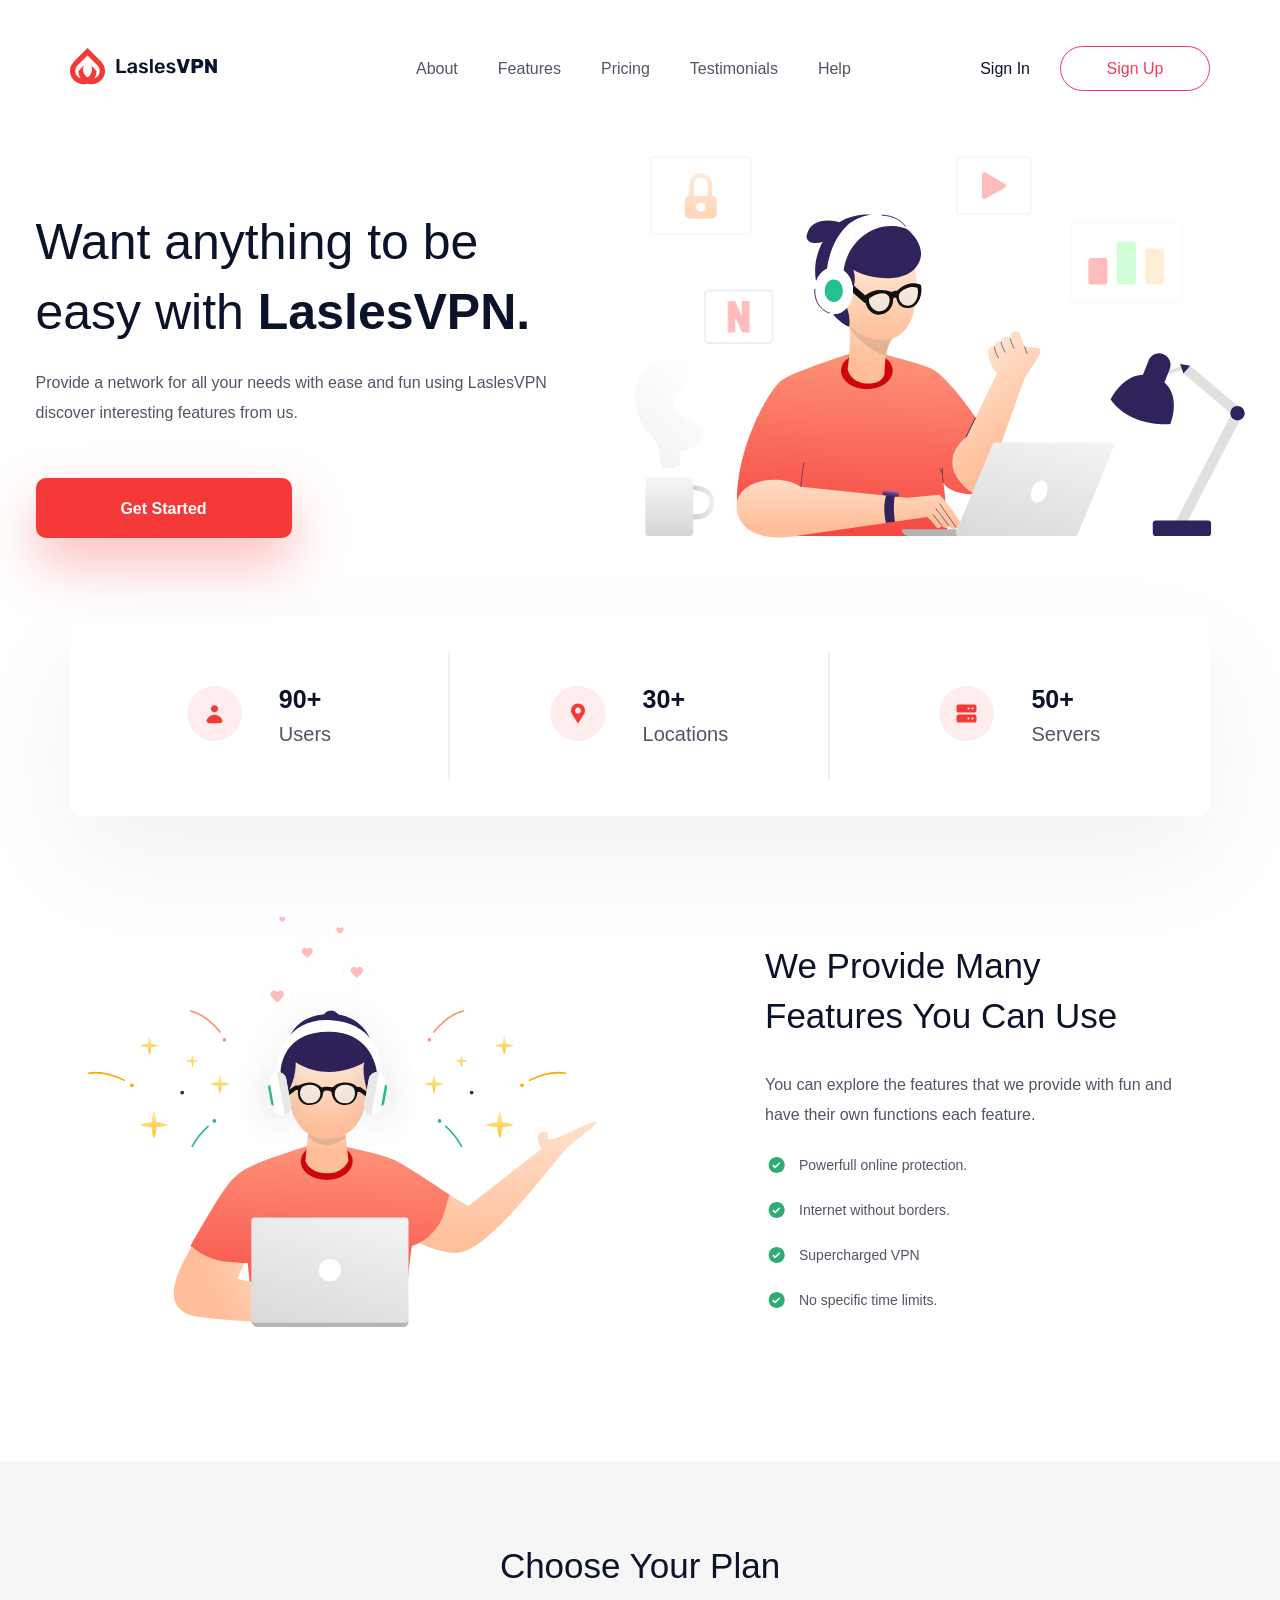
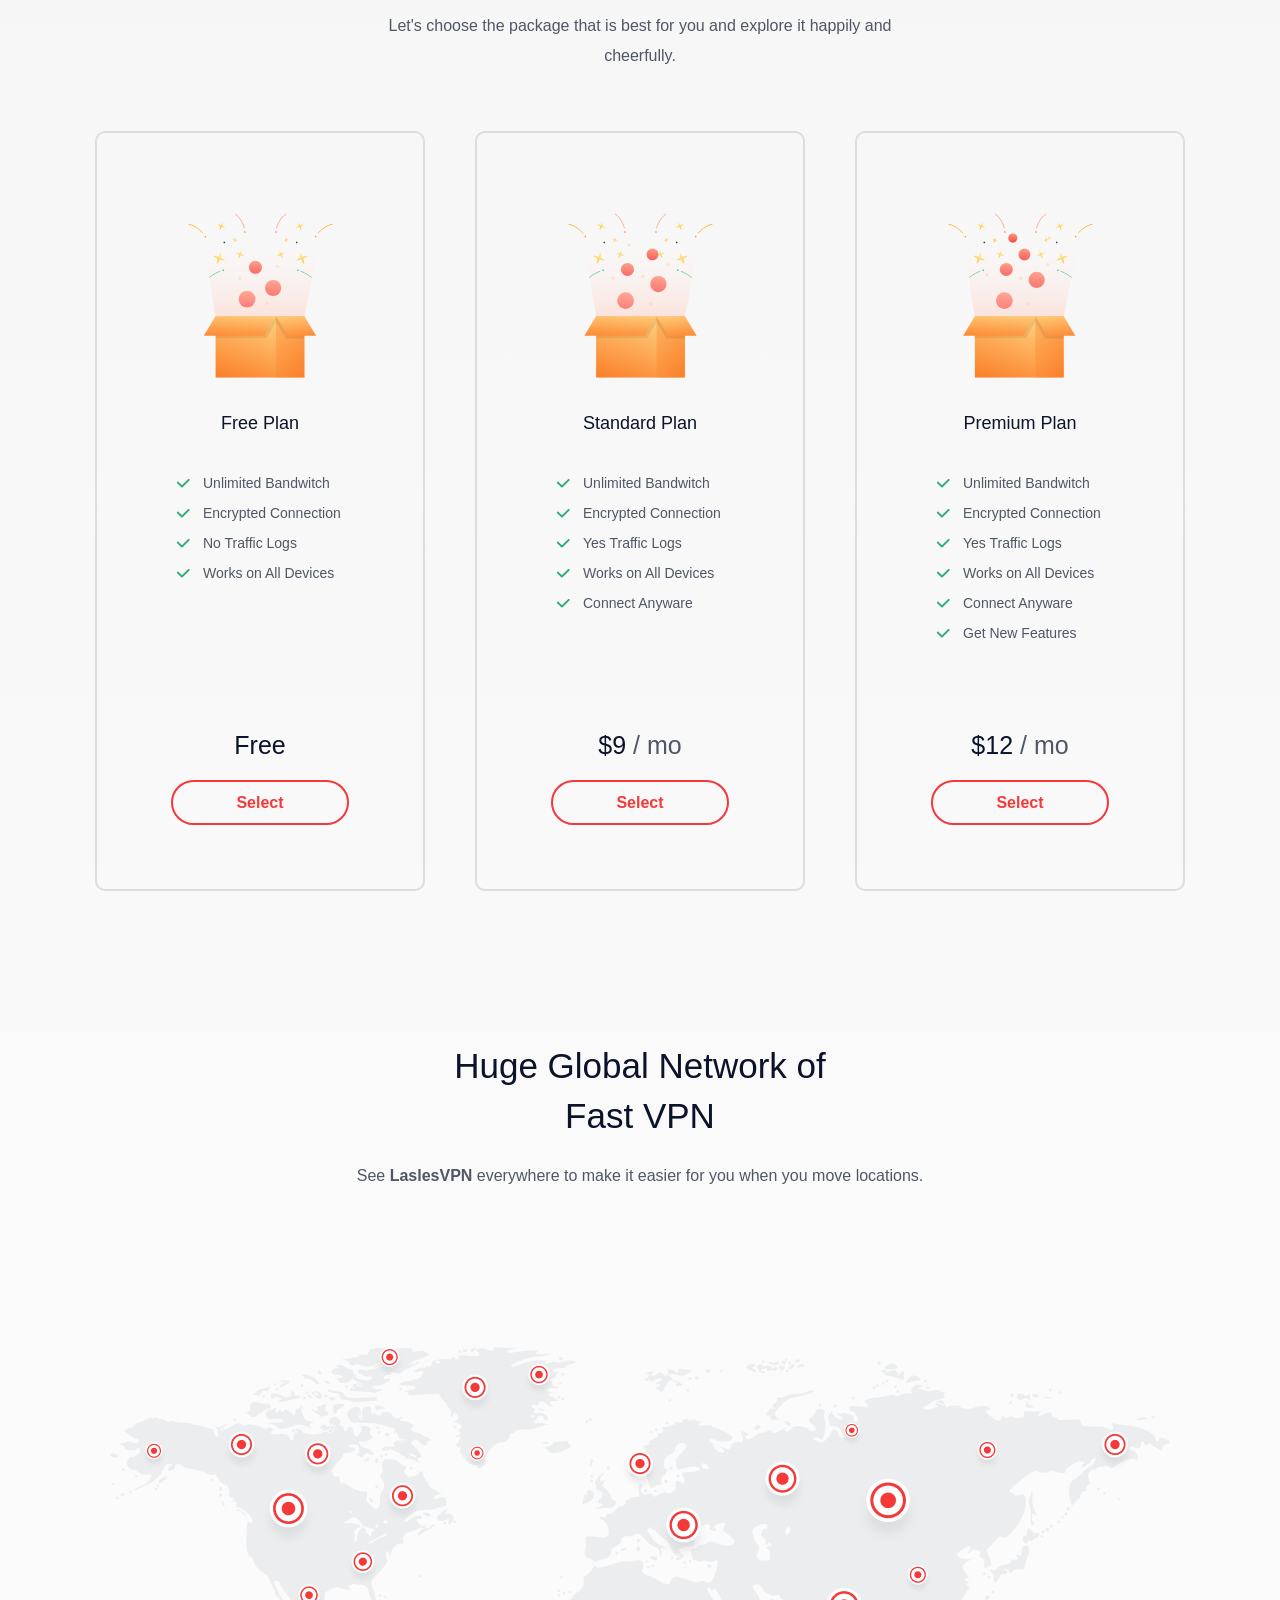
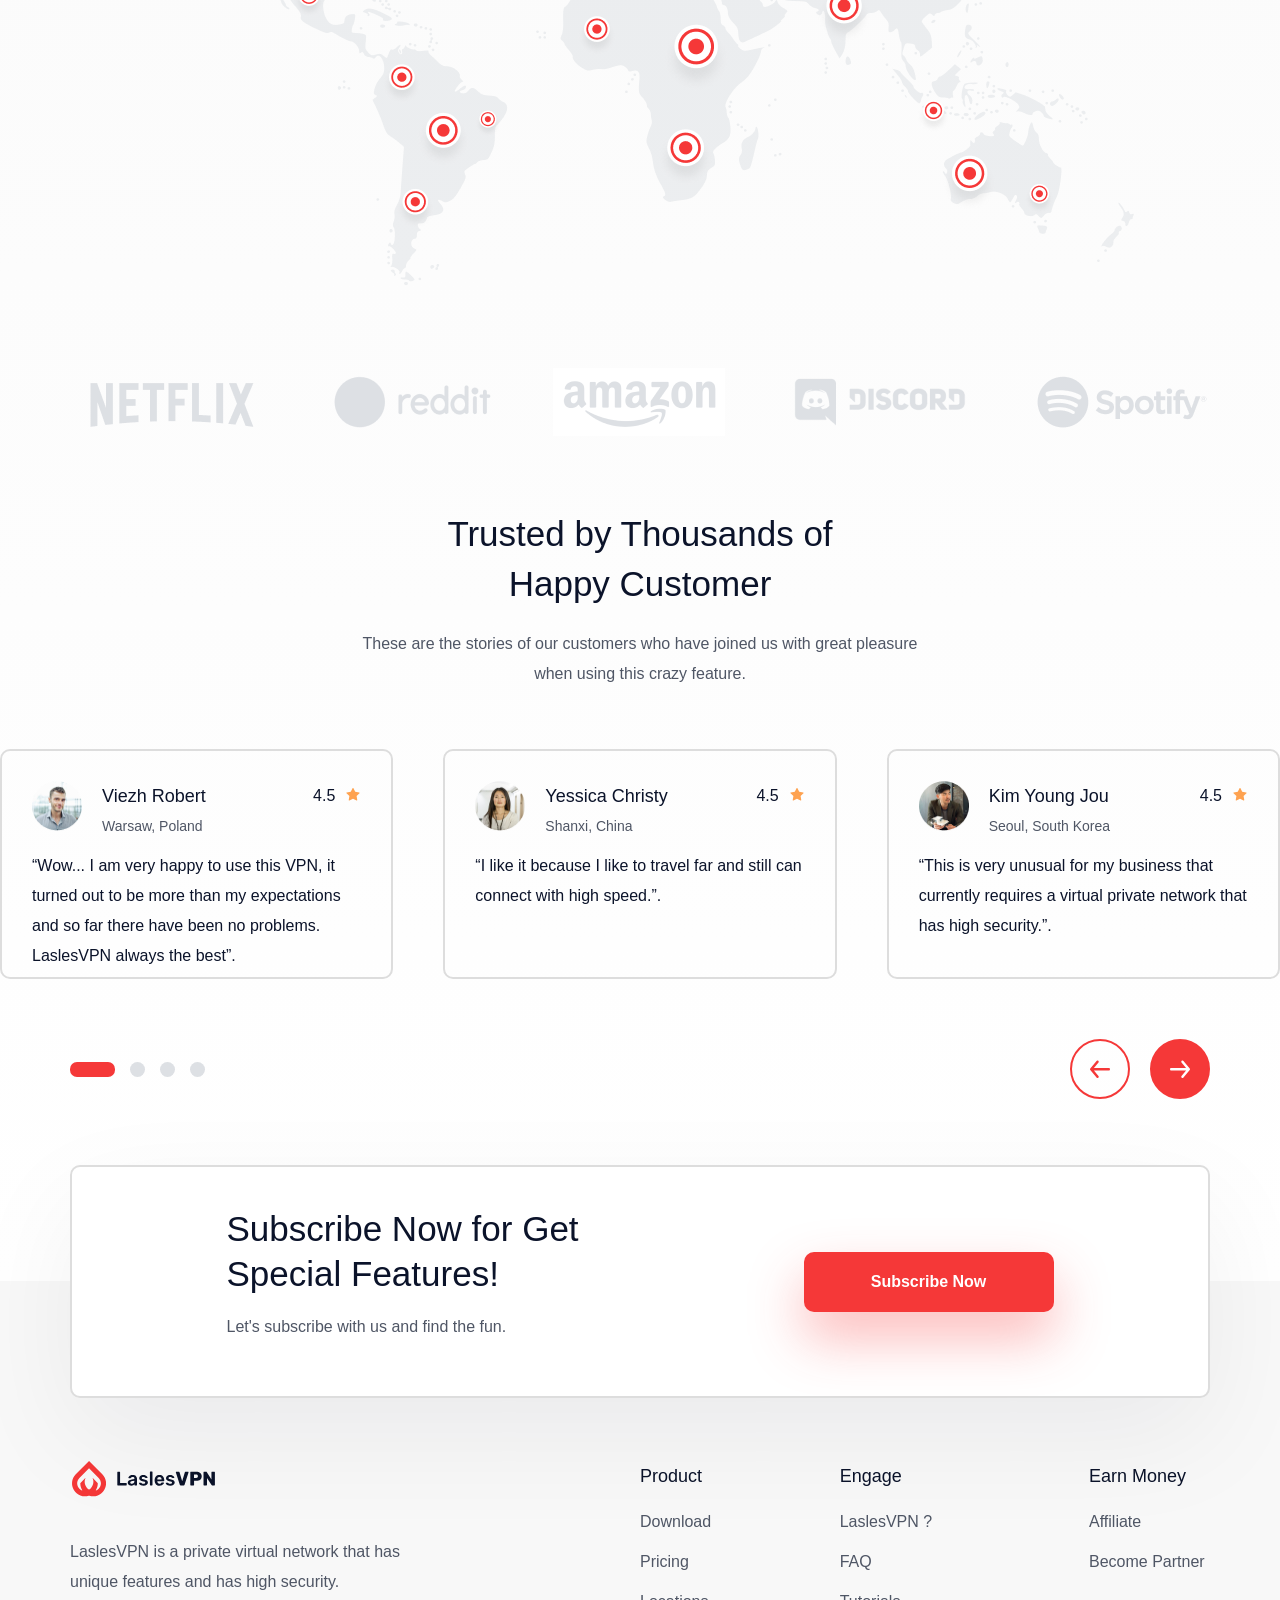
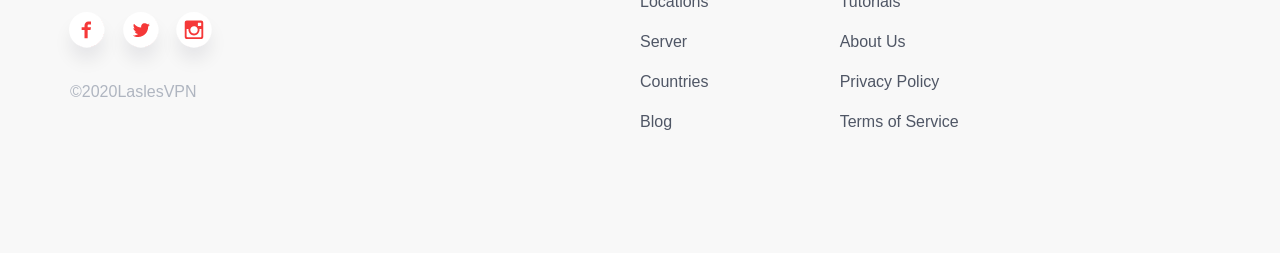
==== commit 6a1ae0ec: "Fix header title & header descr bugs" ====
--- a/src/index.html
+++ b/src/index.html
@@ -15,7 +15,6 @@
         <div class="header__logo">
           <img src="./icons/logo.svg" alt="logo">
         </div>
-
         <nav>
           <ul class="header__menu">
             <li class="header__menu-item">
@@ -38,8 +37,12 @@
         <a href="" class="header__link-login">Sign In</a>
         <button class="btn header__btn-login">Sign Up</button>
       </div>
-      <h1 class="header__title">Want anything to be easy with LaslesVPN.</h1>
-      <div class="header__descr">Provide a network for all your needs with ease and fun using LaslesVPN discover interesting features from us.</div>
+      <h1 class="header__title">
+        Want anything to be easy with <span class="bold">LaslesVPN.</span>
+      </h1>
+      <p class="header__descr">
+        Provide a network for all your needs with ease and fun using <span class="medium">LaslesVPN</span> discover interesting features from us.
+      </p>
       <button class="btn header__btn-start">Get Started</button>
       <img src="./img/headerImg.svg" alt="" class="header__main-img">
     </div>
--- a/src/css/style.min.css
+++ b/src/css/style.min.css
@@ -1 +1 @@
-*{font-family:'Rubik', sans-serif;-webkit-box-sizing:border-box;box-sizing:border-box}.container{max-width:1110px;margin:0 auto}li{list-style-type:none}a{text-decoration:none}.btn{outline:none;background:none;border:none;padding:0;cursor:pointer}.header{width:100%;background-color:#ffffff}.header__container{max-width:1209px;width:100%;margin:0 auto;position:relative}.header__row{display:-webkit-box;display:-ms-flexbox;display:flex;-webkit-box-align:center;-ms-flex-align:center;align-items:center;max-width:1140px;width:100%;margin:0 auto;height:91px;padding-top:46px}.header__logo{margin-right:157px}.header__menu{display:-webkit-box;display:-ms-flexbox;display:flex}.header__menu-item:not(:first-child){margin-left:40px}.header__menu-link{font-weight:400px;font-size:16px;line-height:19px;color:#4F5665}.header__link-login{margin-left:auto;font-weight:500px;font-size:16px;line-height:19px;color:#0B132A}.header__btn-login{width:150px;height:45px;border-radius:50px;border:solid 1px #F53855;color:#F53855;font-weight:500px;font-size:16px;line-height:19px;margin-left:30px}.header__btn-login:hover{background-color:#F53838;color:#fff;-webkit-transition:.3s;transition:.3s;-webkit-box-shadow:0 17px 54px rgba(245,56,56,0.35);box-shadow:0 17px 54px rgba(245,56,56,0.35)}.header__title{font-weight:500px;font-size:50px;line-height:70px;width:555px;color:#0B132A;margin:116px 0 21px 0}.header__descr{width:555px;margin-bottom:50px;color:#4F5665;font-weight:400;font-size:16px;line-height:30px}.header__btn-start{font-weight:700;font-size:16px;line-height:25px;color:#ffffff;width:256px;height:60px;border-radius:10px;background-color:#F53838;-webkit-box-shadow:0 25px 54px rgba(245,56,56,0.35);box-shadow:0 25px 54px rgba(245,56,56,0.35);-webkit-transition:.3s;transition:.3s}.header__btn-start:hover{-webkit-transform:scale(1.2);transform:scale(1.2);-webkit-transition:.3s;transition:.3s}.header__main-img{position:absolute;right:0;bottom:0;width:611px;height:382px}.advantage{width:100%;margin-top:78px}.advantage__container{display:-webkit-box;display:-ms-flexbox;display:flex;-webkit-box-align:center;-ms-flex-align:center;align-items:center;max-width:1140px;width:100%;height:200px;border-radius:10px;margin:0 auto;-webkit-box-shadow:0 42px 114px rgba(13,16,37,0.06);box-shadow:0 42px 114px rgba(13,16,37,0.06)}.advantage__card{display:-webkit-box;display:-ms-flexbox;display:flex;-webkit-box-align:center;-ms-flex-align:center;align-items:center;-webkit-box-pack:center;-ms-flex-pack:center;justify-content:center;width:33.33%;height:126px;border-right:solid 2px #EEEFF2}.advantage__card:last-child{border-right:none}.advantage__card-descr{margin-left:37px;display:-webkit-box;display:-ms-flexbox;display:flex;-webkit-box-orient:vertical;-webkit-box-direction:normal;-ms-flex-direction:column;flex-direction:column}.advantage__card-title{font-weight:700;font-size:25px;line-height:30px;color:#0B132A}.advantage__card-subtitle{font-weight:400px;font-size:20px;line-height:30px;color:#4F5665;margin-top:5px}.function{width:100%;padding-bottom:130px;margin-top:96px}.function__container{display:-webkit-box;display:-ms-flexbox;display:flex;max-width:1106px;width:100%;margin:0 auto}.function__img{width:508px;height:415px;margin-right:auto}.function__title{width:383px;font-weight:500;font-size:35px;line-height:50px;color:#0B132A}.function__descr{width:428px;font-weight:400;font-size:16px;line-height:30px;color:#4F5665}.function__list{margin-top:20px;padding-left:34px}.function__list-item{position:relative;font-weight:400;font-size:14px;line-height:30px;color:#4F5665}.function__list-item:not(:first-child){margin-top:15px}.function__list-item::before{content:'';position:absolute;top:50%;left:-32px;-webkit-transform:translateY(-50%);transform:translateY(-50%);display:block;width:20px;height:20px;background:url("../icons/tick.svg") center/cover no-repeat}.plan{width:100%;padding-top:80px}.plan__title{text-align:center;margin:0;font-weight:500;font-size:35px;line-height:50px;color:#0B132A}.plan__descr{margin:20px auto 60px;text-align:center;width:555px;font-weight:400;font-size:16px;line-height:30px;color:#4F5665}.plan__wrapper{display:-webkit-box;display:-ms-flexbox;display:flex;max-width:-webkit-min-content;max-width:-moz-min-content;max-width:min-content;width:100%;margin:0 auto}.plan__card{display:-webkit-box;display:-ms-flexbox;display:flex;-webkit-box-orient:vertical;-webkit-box-direction:normal;-ms-flex-direction:column;flex-direction:column;width:330px;height:760px;border:2px solid #DDDDDD;border-radius:10px;text-align:center;-webkit-transition:.3s;transition:.3s}.plan__card:not(:first-child){margin-left:50px}.plan__card:hover{border:2px solid #F53838}.plan__card-img{display:block;margin:80px auto 30px;width:145px;height:165px}.plan__card-title{font-weight:500;font-size:18px;line-height:30px;color:#0B132A}.plan__card-list{display:-webkit-box;display:-ms-flexbox;display:flex;-webkit-box-orient:vertical;-webkit-box-direction:normal;-ms-flex-direction:column;flex-direction:column;margin:30px auto auto;max-width:-webkit-min-content;max-width:-moz-min-content;max-width:min-content;width:100%;padding-left:32px;text-align:initial}.plan__card-list-item{min-width:146px;display:block;position:relative;font-weight:400;font-size:14px;line-height:30px;color:#4F5665}.plan__card-list-item::before{content:'';display:block;width:24px;height:24px;background:url(../icons/planTick.svg) center/cover no-repeat;position:absolute;top:50%;left:-32px;-webkit-transform:translateY(-50%);transform:translateY(-50%)}.plan__card-price{margin-bottom:20px;font-weight:500;font-size:25px;line-height:30px;color:#0B132A}.plan__card-price .regular{color:#4F5665;font-weight:400;font-size:25px;line-height:30px}.plan__card-btn{width:178px;height:45px;font-weight:700;font-size:16px;line-height:19px;color:#F53838;border-radius:50px;border:2px solid #F53838;-webkit-transition:.3s;transition:.3s;margin:0 auto 64px}.plan__card-btn:hover{background-color:#F53838;color:#fff;-webkit-transition:.3s;transition:.3s;-webkit-box-shadow:0 17px 54px rgba(245,56,56,0.35);box-shadow:0 17px 54px rgba(245,56,56,0.35)}.bg__dark{width:100%;height:100%;background:-webkit-gradient(linear, left top, left bottom, from(#F6F6F6), to(#fff));background:linear-gradient(to bottom, #F6F6F6, #fff)}.network{width:100%}.network__title{margin:150px auto 20px;text-align:center;width:383px;font-weight:500;font-size:35px;line-height:50px;color:#0B132A}.network__descr{margin:0 auto;text-align:center;font-weight:400;font-size:16px;line-height:30px;color:#4F5665}.network__descr .bold{font-weight:700}.network__img{width:1060px;height:538px;display:block;margin:156px auto 36px}.network__sponsor-list{max-width:1136px;width:100%;display:-webkit-box;display:-ms-flexbox;display:flex;-webkit-box-pack:justify;-ms-flex-pack:justify;justify-content:space-between;-webkit-box-align:center;-ms-flex-align:center;align-items:center;margin:60px auto 0}.review{width:100%;position:relative}.review__title{width:448px;margin:50px auto 20px;text-align:center;font-weight:500;font-size:35px;line-height:50px;color:#0B132A}.review__descr{width:555px;text-align:center;margin:0 auto;font-weight:400;font-size:16px;line-height:30px;color:#4F5665}.review__wrapper{padding-bottom:182px}.review__slider-box{display:-webkit-box;display:-ms-flexbox;display:flex;max-width:-webkit-min-content;max-width:-moz-min-content;max-width:min-content;width:100%;margin:60px auto 0;height:230px}.review__card{border:2px solid #DDDDDD;border-radius:10px;width:400px;height:230px;-webkit-transition:.3s;transition:.3s}.review__card:not(:first-child){margin-left:50px}.review__card:hover{border:2px solid #F53838;-webkit-transform:scale(1.1);transform:scale(1.1);-webkit-box-shadow:0 71px 114px rgba(13,16,37,0.06);box-shadow:0 71px 114px rgba(13,16,37,0.06);-webkit-transition:.3s;transition:.3s}.review__card-header{display:-webkit-box;display:-ms-flexbox;display:flex;height:80px;width:100%;padding:30px 30px 0}.review__card-ava{display:block;width:50px;height:50px}.review__card-user-info{display:-webkit-box;display:-ms-flexbox;display:flex;-webkit-box-orient:vertical;-webkit-box-direction:normal;-ms-flex-direction:column;flex-direction:column;-webkit-box-pack:justify;-ms-flex-pack:justify;justify-content:space-between;margin-left:20px;margin-right:auto}.review__card-name{font-weight:500;font-size:18px;line-height:30px;color:#0B132A}.review__card-country{font-weight:400;font-size:14px;line-height:30px;color:#4F5665}.review__card-rating{margin-right:10px;font-weight:400;font-size:16px;line-height:30px;color:#0B132A}.review__card-star{margin-top:5px}.review__card-text{display:block;margin:20px 30px 5px;font-weight:400;font-size:16px;line-height:30px;color:#0B132A}.review__slider-tools{display:-webkit-box;display:-ms-flexbox;display:flex;-webkit-box-align:center;-ms-flex-align:center;align-items:center;-webkit-box-pack:justify;-ms-flex-pack:justify;justify-content:space-between;margin:60px auto 0;max-width:1140px;width:100%;height:60px}.review__slider-state{display:-webkit-box;display:-ms-flexbox;display:flex;-webkit-box-pack:justify;-ms-flex-pack:justify;justify-content:space-between;max-width:135px;width:100%;height:15px}.review__slider-state .active-dot{background-color:#F53838;width:45px;border-radius:7px}.review__slider-dot{width:15px;height:15px;background-color:#DDE0E4;border-radius:50%;-webkit-transition:.3s;transition:.3s;cursor:pointer}.review__slider-dot:hover{-webkit-transform:scale(1.3);transform:scale(1.3);-webkit-transition:.3s;transition:.3s}.review__slider-btns{display:-webkit-box;display:-ms-flexbox;display:flex}.review__slider-btn{display:-webkit-box;display:-ms-flexbox;display:flex;-webkit-box-pack:center;-ms-flex-pack:center;justify-content:center;-webkit-box-align:center;-ms-flex-align:center;align-items:center;width:60px;height:60px;border:2px solid #F53838;border-radius:50%;-webkit-transition:.3s;transition:.3s}.review__slider-btn:hover{-webkit-transform:scale(1.2) rotate(-360deg);transform:scale(1.2) rotate(-360deg);-webkit-box-shadow:0 0 114px rgba(13,16,37,0.4);box-shadow:0 0 114px rgba(13,16,37,0.4)}.review__slider-btn:last-child{background-color:#F53838;margin-left:20px}.review__subs{display:-webkit-box;display:-ms-flexbox;display:flex;-webkit-box-align:center;-ms-flex-align:center;align-items:center;-webkit-box-pack:center;-ms-flex-pack:center;justify-content:center;position:absolute;left:0;right:0;bottom:-117px;max-width:1140px;width:100%;height:233px;margin:0 auto;border-radius:10px;border:2px solid #DDDDDD;-webkit-box-shadow:0 39px 114px rgba(13,16,37,0.06);box-shadow:0 39px 114px rgba(13,16,37,0.06);background-color:#FFFFFF}.review__subs-title{margin:0;width:410px;font-weight:500;font-size:35px;line-height:45px;color:#0B132A}.review__subs-subtitle{font-weight:400;font-size:16px;line-height:30px;color:#4F5665}.review__subs-btn{margin-left:167px;width:250px;height:60px;border-radius:10px;background-color:#F53838;text-align:center;font-weight:700;font-size:16px;line-height:25px;color:#FFFFFF;-webkit-box-shadow:0 26px 54px rgba(245,56,56,0.35);box-shadow:0 26px 54px rgba(245,56,56,0.35);-webkit-transition:.3s;transition:.3s}.review__subs-btn:hover{-webkit-transform:scale(1.2);transform:scale(1.2);-webkit-transition:.3s;transition:.3s}.footer{width:100%;background-color:#F8F8F8;padding-bottom:100px}.footer__container{display:-webkit-box;display:-ms-flexbox;display:flex;max-width:1140px;width:100%;margin:0 auto;padding-top:180px}.footer__info{max-width:340px}.footer__logo{width:149px;height:36px;margin-bottom:20px}.footer__descr{font-weight:400;font-size:16px;line-height:30px;color:#4F5665}.footer__descr .medium{font-weight:500}.footer__social{display:-webkit-box;display:-ms-flexbox;display:flex;-webkit-box-align:center;-ms-flex-align:center;align-items:center;-webkit-box-pack:justify;-ms-flex-pack:justify;justify-content:space-between;width:141px;height:34px}.footer__social-btn{position:relative;width:34px;height:34px;border-radius:50%;background-color:#F53838;-webkit-box-shadow:0px 13px 18px rgba(17,19,35,0.08);box-shadow:0px 13px 18px rgba(17,19,35,0.08);-webkit-transition:.5s;transition:.5s}.footer__social-btn:hover{-webkit-transform:scale(1.2) rotate(-360deg);transform:scale(1.2) rotate(-360deg);-webkit-transition:.5s;transition:.5s}.footer__social-icon{position:absolute;top:50%;left:50%;-webkit-transform:translate(-50%, -50%);transform:translate(-50%, -50%);width:37px;height:37px}.footer__copyright{display:-webkit-box;display:-ms-flexbox;display:flex;margin-top:30px;font-weight:400;font-size:16px;line-height:30px;text-align:center;color:#AFB5C0}.footer__copyright .medium{font-weight:500}.footer__links-container{display:-webkit-box;display:-ms-flexbox;display:flex;margin-left:auto;width:570px}.footer__product{width:74px;margin-right:126px}.footer__links-title{font-weight:500;font-size:18px;line-height:30px;color:#0B132A;margin-bottom:20px}.footer__list{padding:0}.footer__list-item{margin-bottom:10px;font-weight:400;font-size:16px;line-height:30px;color:#4F5665}.footer__list-item:last-child{margin-bottom:0}.footer__list-item .footer__link{text-decoration:none;color:inherit}.footer__engage{width:124px}.footer__money{width:121px;margin-left:126px}.footer__money-list{width:121px}
+*{font-family:'Rubik', sans-serif;-webkit-box-sizing:border-box;box-sizing:border-box}.container{max-width:1110px;margin:0 auto}li{list-style-type:none}a{text-decoration:none}.btn{outline:none;background:none;border:none;padding:0;cursor:pointer}.header{width:100%;background-color:#ffffff}.header__container{max-width:1209px;width:100%;margin:0 auto;position:relative}.header__row{display:-webkit-box;display:-ms-flexbox;display:flex;-webkit-box-align:center;-ms-flex-align:center;align-items:center;max-width:1140px;width:100%;margin:0 auto;height:91px;padding-top:46px}.header__logo{margin-right:157px}.header__menu{display:-webkit-box;display:-ms-flexbox;display:flex}.header__menu-item:not(:first-child){margin-left:40px}.header__menu-link{font-weight:400;font-size:16px;line-height:19px;color:#4F5665}.header__link-login{margin-left:auto;font-weight:500;font-size:16px;line-height:19px;color:#0B132A}.header__btn-login{width:150px;height:45px;border-radius:50px;border:solid 1px #F53855;color:#F53855;font-weight:500;font-size:16px;line-height:19px;margin-left:30px}.header__btn-login:hover{background-color:#F53838;color:#fff;-webkit-transition:.3s;transition:.3s;-webkit-box-shadow:0 17px 54px rgba(245,56,56,0.35);box-shadow:0 17px 54px rgba(245,56,56,0.35)}.header__title{font-weight:500;font-size:50px;line-height:70px;width:555px;color:#0B132A;margin:116px 0 21px 0}.header__title .bold{font-weight:700}.header__descr{width:555px;margin-bottom:50px;color:#4F5665;font-weight:400;font-size:16px;line-height:30px}.header__descr .medium{font-weight:500}.header__btn-start{font-weight:700;font-size:16px;line-height:25px;color:#ffffff;width:256px;height:60px;border-radius:10px;background-color:#F53838;-webkit-box-shadow:0 25px 54px rgba(245,56,56,0.35);box-shadow:0 25px 54px rgba(245,56,56,0.35);-webkit-transition:.3s;transition:.3s}.header__btn-start:hover{-webkit-transform:scale(1.2);transform:scale(1.2);-webkit-transition:.3s;transition:.3s}.header__main-img{position:absolute;right:0;bottom:0;width:611px;height:382px}.advantage{width:100%;margin-top:78px}.advantage__container{display:-webkit-box;display:-ms-flexbox;display:flex;-webkit-box-align:center;-ms-flex-align:center;align-items:center;max-width:1140px;width:100%;height:200px;border-radius:10px;margin:0 auto;-webkit-box-shadow:0 42px 114px rgba(13,16,37,0.06);box-shadow:0 42px 114px rgba(13,16,37,0.06)}.advantage__card{display:-webkit-box;display:-ms-flexbox;display:flex;-webkit-box-align:center;-ms-flex-align:center;align-items:center;-webkit-box-pack:center;-ms-flex-pack:center;justify-content:center;width:33.33%;height:126px;border-right:solid 2px #EEEFF2}.advantage__card:last-child{border-right:none}.advantage__card-descr{margin-left:37px;display:-webkit-box;display:-ms-flexbox;display:flex;-webkit-box-orient:vertical;-webkit-box-direction:normal;-ms-flex-direction:column;flex-direction:column}.advantage__card-title{font-weight:700;font-size:25px;line-height:30px;color:#0B132A}.advantage__card-subtitle{font-weight:400;font-size:20px;line-height:30px;color:#4F5665;margin-top:5px}.function{width:100%;padding-bottom:130px;margin-top:96px}.function__container{display:-webkit-box;display:-ms-flexbox;display:flex;max-width:1106px;width:100%;margin:0 auto}.function__img{width:508px;height:415px;margin-right:auto}.function__title{width:383px;font-weight:500;font-size:35px;line-height:50px;color:#0B132A}.function__descr{width:428px;font-weight:400;font-size:16px;line-height:30px;color:#4F5665}.function__list{margin-top:20px;padding-left:34px}.function__list-item{position:relative;font-weight:400;font-size:14px;line-height:30px;color:#4F5665}.function__list-item:not(:first-child){margin-top:15px}.function__list-item::before{content:'';position:absolute;top:50%;left:-32px;-webkit-transform:translateY(-50%);transform:translateY(-50%);display:block;width:20px;height:20px;background:url("../icons/tick.svg") center/cover no-repeat}.plan{width:100%;padding-top:80px}.plan__title{text-align:center;margin:0;font-weight:500;font-size:35px;line-height:50px;color:#0B132A}.plan__descr{margin:20px auto 60px;text-align:center;width:555px;font-weight:400;font-size:16px;line-height:30px;color:#4F5665}.plan__wrapper{display:-webkit-box;display:-ms-flexbox;display:flex;max-width:-webkit-min-content;max-width:-moz-min-content;max-width:min-content;width:100%;margin:0 auto}.plan__card{display:-webkit-box;display:-ms-flexbox;display:flex;-webkit-box-orient:vertical;-webkit-box-direction:normal;-ms-flex-direction:column;flex-direction:column;width:330px;height:760px;border:2px solid #DDDDDD;border-radius:10px;text-align:center;-webkit-transition:.3s;transition:.3s}.plan__card:not(:first-child){margin-left:50px}.plan__card:hover{border:2px solid #F53838}.plan__card-img{display:block;margin:80px auto 30px;width:145px;height:165px}.plan__card-title{font-weight:500;font-size:18px;line-height:30px;color:#0B132A}.plan__card-list{display:-webkit-box;display:-ms-flexbox;display:flex;-webkit-box-orient:vertical;-webkit-box-direction:normal;-ms-flex-direction:column;flex-direction:column;margin:30px auto auto;max-width:-webkit-min-content;max-width:-moz-min-content;max-width:min-content;width:100%;padding-left:32px;text-align:initial}.plan__card-list-item{min-width:146px;display:block;position:relative;font-weight:400;font-size:14px;line-height:30px;color:#4F5665}.plan__card-list-item::before{content:'';display:block;width:24px;height:24px;background:url(../icons/planTick.svg) center/cover no-repeat;position:absolute;top:50%;left:-32px;-webkit-transform:translateY(-50%);transform:translateY(-50%)}.plan__card-price{margin-bottom:20px;font-weight:500;font-size:25px;line-height:30px;color:#0B132A}.plan__card-price .regular{color:#4F5665;font-weight:400;font-size:25px;line-height:30px}.plan__card-btn{width:178px;height:45px;font-weight:700;font-size:16px;line-height:19px;color:#F53838;border-radius:50px;border:2px solid #F53838;-webkit-transition:.3s;transition:.3s;margin:0 auto 64px}.plan__card-btn:hover{background-color:#F53838;color:#fff;-webkit-transition:.3s;transition:.3s;-webkit-box-shadow:0 17px 54px rgba(245,56,56,0.35);box-shadow:0 17px 54px rgba(245,56,56,0.35)}.bg__dark{width:100%;height:100%;background:-webkit-gradient(linear, left top, left bottom, from(#F6F6F6), to(#fff));background:linear-gradient(to bottom, #F6F6F6, #fff)}.network{width:100%}.network__title{margin:150px auto 20px;text-align:center;width:383px;font-weight:500;font-size:35px;line-height:50px;color:#0B132A}.network__descr{margin:0 auto;text-align:center;font-weight:400;font-size:16px;line-height:30px;color:#4F5665}.network__descr .bold{font-weight:700}.network__img{width:1060px;height:538px;display:block;margin:156px auto 36px}.network__sponsor-list{max-width:1136px;width:100%;display:-webkit-box;display:-ms-flexbox;display:flex;-webkit-box-pack:justify;-ms-flex-pack:justify;justify-content:space-between;-webkit-box-align:center;-ms-flex-align:center;align-items:center;margin:60px auto 0}.review{width:100%;position:relative}.review__title{width:448px;margin:50px auto 20px;text-align:center;font-weight:500;font-size:35px;line-height:50px;color:#0B132A}.review__descr{width:555px;text-align:center;margin:0 auto;font-weight:400;font-size:16px;line-height:30px;color:#4F5665}.review__wrapper{padding-bottom:182px}.review__slider-box{display:-webkit-box;display:-ms-flexbox;display:flex;max-width:-webkit-min-content;max-width:-moz-min-content;max-width:min-content;width:100%;margin:60px auto 0;height:230px}.review__card{border:2px solid #DDDDDD;border-radius:10px;width:400px;height:230px;-webkit-transition:.3s;transition:.3s}.review__card:not(:first-child){margin-left:50px}.review__card:hover{border:2px solid #F53838;-webkit-transform:scale(1.1);transform:scale(1.1);-webkit-box-shadow:0 71px 114px rgba(13,16,37,0.06);box-shadow:0 71px 114px rgba(13,16,37,0.06);-webkit-transition:.3s;transition:.3s}.review__card-header{display:-webkit-box;display:-ms-flexbox;display:flex;height:80px;width:100%;padding:30px 30px 0}.review__card-ava{display:block;width:50px;height:50px}.review__card-user-info{display:-webkit-box;display:-ms-flexbox;display:flex;-webkit-box-orient:vertical;-webkit-box-direction:normal;-ms-flex-direction:column;flex-direction:column;-webkit-box-pack:justify;-ms-flex-pack:justify;justify-content:space-between;margin-left:20px;margin-right:auto}.review__card-name{font-weight:500;font-size:18px;line-height:30px;color:#0B132A}.review__card-country{font-weight:400;font-size:14px;line-height:30px;color:#4F5665}.review__card-rating{margin-right:10px;font-weight:400;font-size:16px;line-height:30px;color:#0B132A}.review__card-star{margin-top:5px}.review__card-text{display:block;margin:20px 30px 5px;font-weight:400;font-size:16px;line-height:30px;color:#0B132A}.review__slider-tools{display:-webkit-box;display:-ms-flexbox;display:flex;-webkit-box-align:center;-ms-flex-align:center;align-items:center;-webkit-box-pack:justify;-ms-flex-pack:justify;justify-content:space-between;margin:60px auto 0;max-width:1140px;width:100%;height:60px}.review__slider-state{display:-webkit-box;display:-ms-flexbox;display:flex;-webkit-box-pack:justify;-ms-flex-pack:justify;justify-content:space-between;max-width:135px;width:100%;height:15px}.review__slider-state .active-dot{background-color:#F53838;width:45px;border-radius:7px}.review__slider-dot{width:15px;height:15px;background-color:#DDE0E4;border-radius:50%;-webkit-transition:.3s;transition:.3s;cursor:pointer}.review__slider-dot:hover{-webkit-transform:scale(1.3);transform:scale(1.3);-webkit-transition:.3s;transition:.3s}.review__slider-btns{display:-webkit-box;display:-ms-flexbox;display:flex}.review__slider-btn{display:-webkit-box;display:-ms-flexbox;display:flex;-webkit-box-pack:center;-ms-flex-pack:center;justify-content:center;-webkit-box-align:center;-ms-flex-align:center;align-items:center;width:60px;height:60px;border:2px solid #F53838;border-radius:50%;-webkit-transition:.3s;transition:.3s}.review__slider-btn:hover{-webkit-transform:scale(1.2) rotate(-360deg);transform:scale(1.2) rotate(-360deg);-webkit-box-shadow:0 0 114px rgba(13,16,37,0.4);box-shadow:0 0 114px rgba(13,16,37,0.4)}.review__slider-btn:last-child{background-color:#F53838;margin-left:20px}.review__subs{display:-webkit-box;display:-ms-flexbox;display:flex;-webkit-box-align:center;-ms-flex-align:center;align-items:center;-webkit-box-pack:center;-ms-flex-pack:center;justify-content:center;position:absolute;left:0;right:0;bottom:-117px;max-width:1140px;width:100%;height:233px;margin:0 auto;border-radius:10px;border:2px solid #DDDDDD;-webkit-box-shadow:0 39px 114px rgba(13,16,37,0.06);box-shadow:0 39px 114px rgba(13,16,37,0.06);background-color:#FFFFFF}.review__subs-title{margin:0;width:410px;font-weight:500;font-size:35px;line-height:45px;color:#0B132A}.review__subs-subtitle{font-weight:400;font-size:16px;line-height:30px;color:#4F5665}.review__subs-btn{margin-left:167px;width:250px;height:60px;border-radius:10px;background-color:#F53838;text-align:center;font-weight:700;font-size:16px;line-height:25px;color:#FFFFFF;-webkit-box-shadow:0 26px 54px rgba(245,56,56,0.35);box-shadow:0 26px 54px rgba(245,56,56,0.35);-webkit-transition:.3s;transition:.3s}.review__subs-btn:hover{-webkit-transform:scale(1.2);transform:scale(1.2);-webkit-transition:.3s;transition:.3s}.footer{width:100%;background-color:#F8F8F8;padding-bottom:100px}.footer__container{display:-webkit-box;display:-ms-flexbox;display:flex;max-width:1140px;width:100%;margin:0 auto;padding-top:180px}.footer__info{max-width:340px}.footer__logo{width:149px;height:36px;margin-bottom:20px}.footer__descr{font-weight:400;font-size:16px;line-height:30px;color:#4F5665}.footer__descr .medium{font-weight:500}.footer__social{display:-webkit-box;display:-ms-flexbox;display:flex;-webkit-box-align:center;-ms-flex-align:center;align-items:center;-webkit-box-pack:justify;-ms-flex-pack:justify;justify-content:space-between;width:141px;height:34px}.footer__social-btn{position:relative;width:34px;height:34px;border-radius:50%;background-color:#F53838;-webkit-box-shadow:0px 13px 18px rgba(17,19,35,0.08);box-shadow:0px 13px 18px rgba(17,19,35,0.08);-webkit-transition:.5s;transition:.5s}.footer__social-btn:hover{-webkit-transform:scale(1.2) rotate(-360deg);transform:scale(1.2) rotate(-360deg);-webkit-transition:.5s;transition:.5s}.footer__social-icon{position:absolute;top:50%;left:50%;-webkit-transform:translate(-50%, -50%);transform:translate(-50%, -50%);width:37px;height:37px}.footer__copyright{display:-webkit-box;display:-ms-flexbox;display:flex;margin-top:30px;font-weight:400;font-size:16px;line-height:30px;text-align:center;color:#AFB5C0}.footer__copyright .medium{font-weight:500}.footer__links-container{display:-webkit-box;display:-ms-flexbox;display:flex;margin-left:auto;width:570px}.footer__product{width:74px;margin-right:126px}.footer__links-title{font-weight:500;font-size:18px;line-height:30px;color:#0B132A;margin-bottom:20px}.footer__list{padding:0}.footer__list-item{margin-bottom:10px;font-weight:400;font-size:16px;line-height:30px;color:#4F5665}.footer__list-item:last-child{margin-bottom:0}.footer__list-item .footer__link{text-decoration:none;color:inherit}.footer__engage{width:124px}.footer__money{width:121px;margin-left:126px}.footer__money-list{width:121px}
